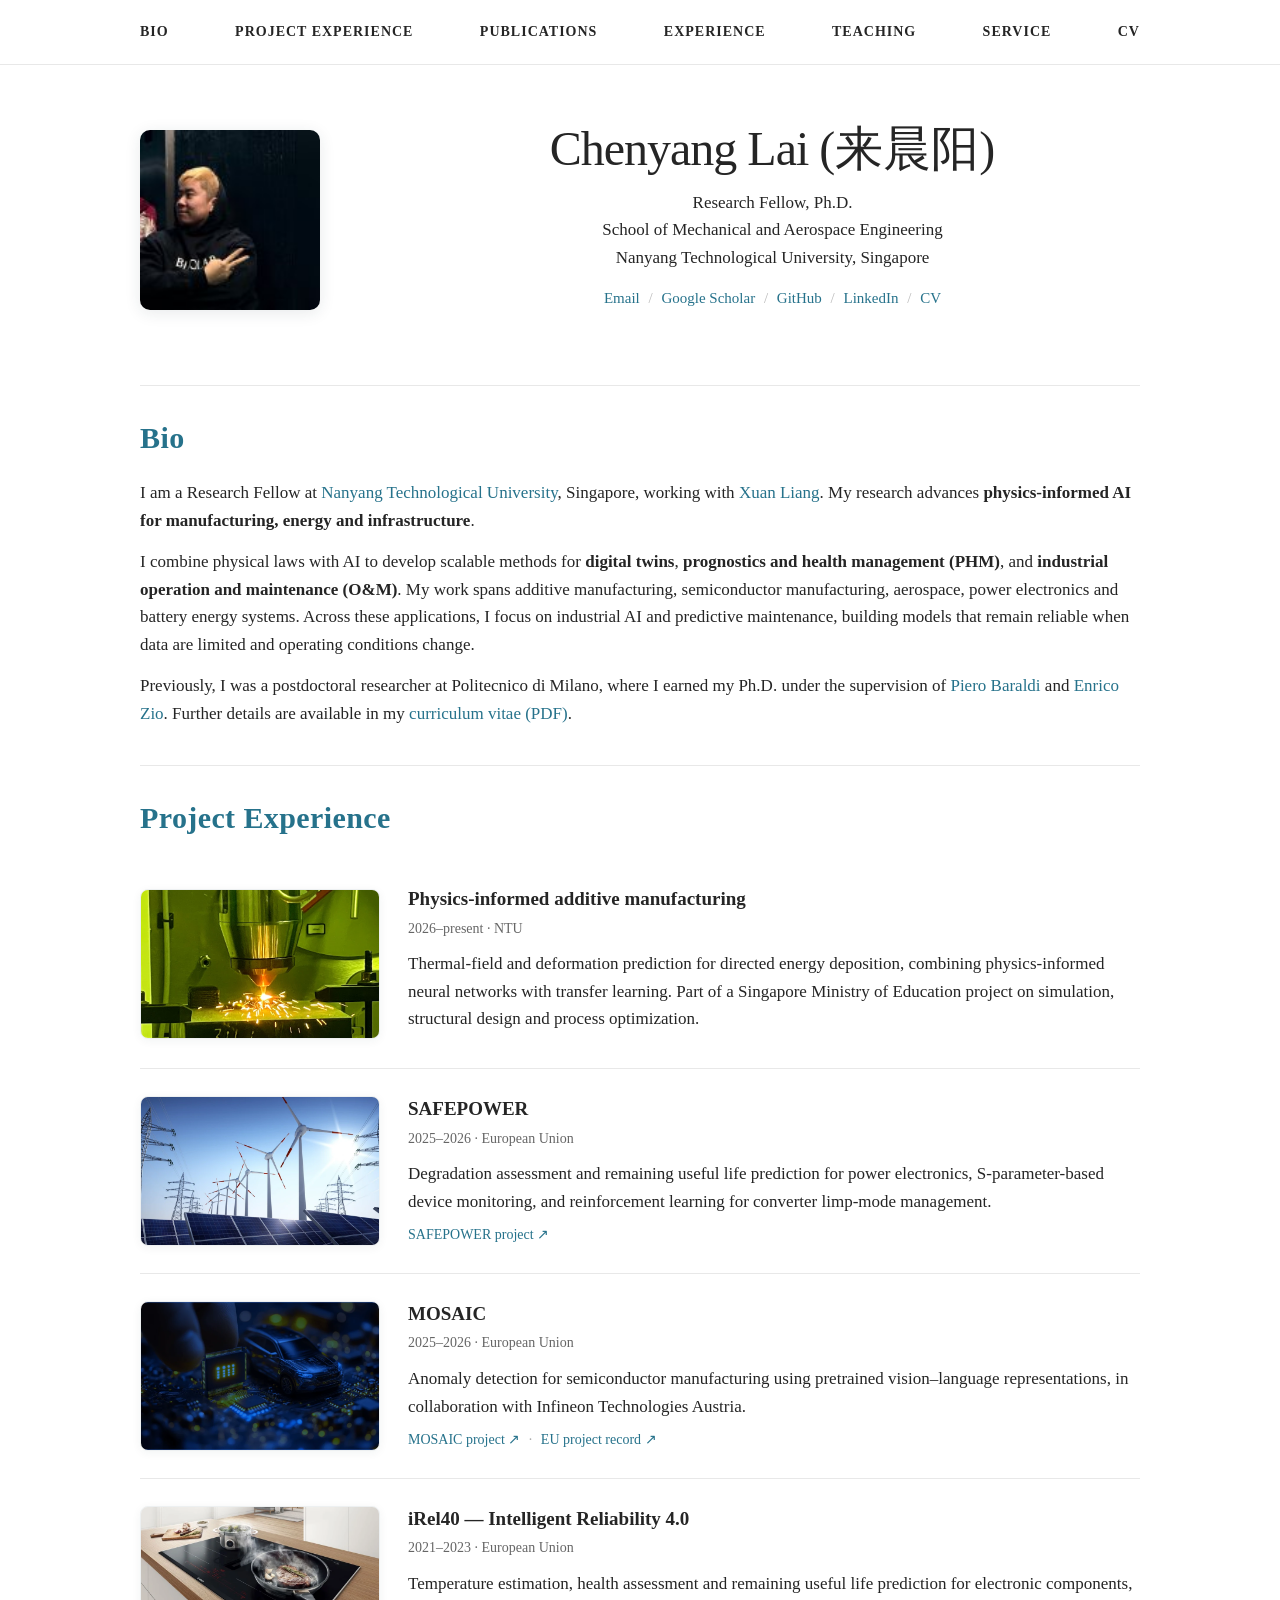
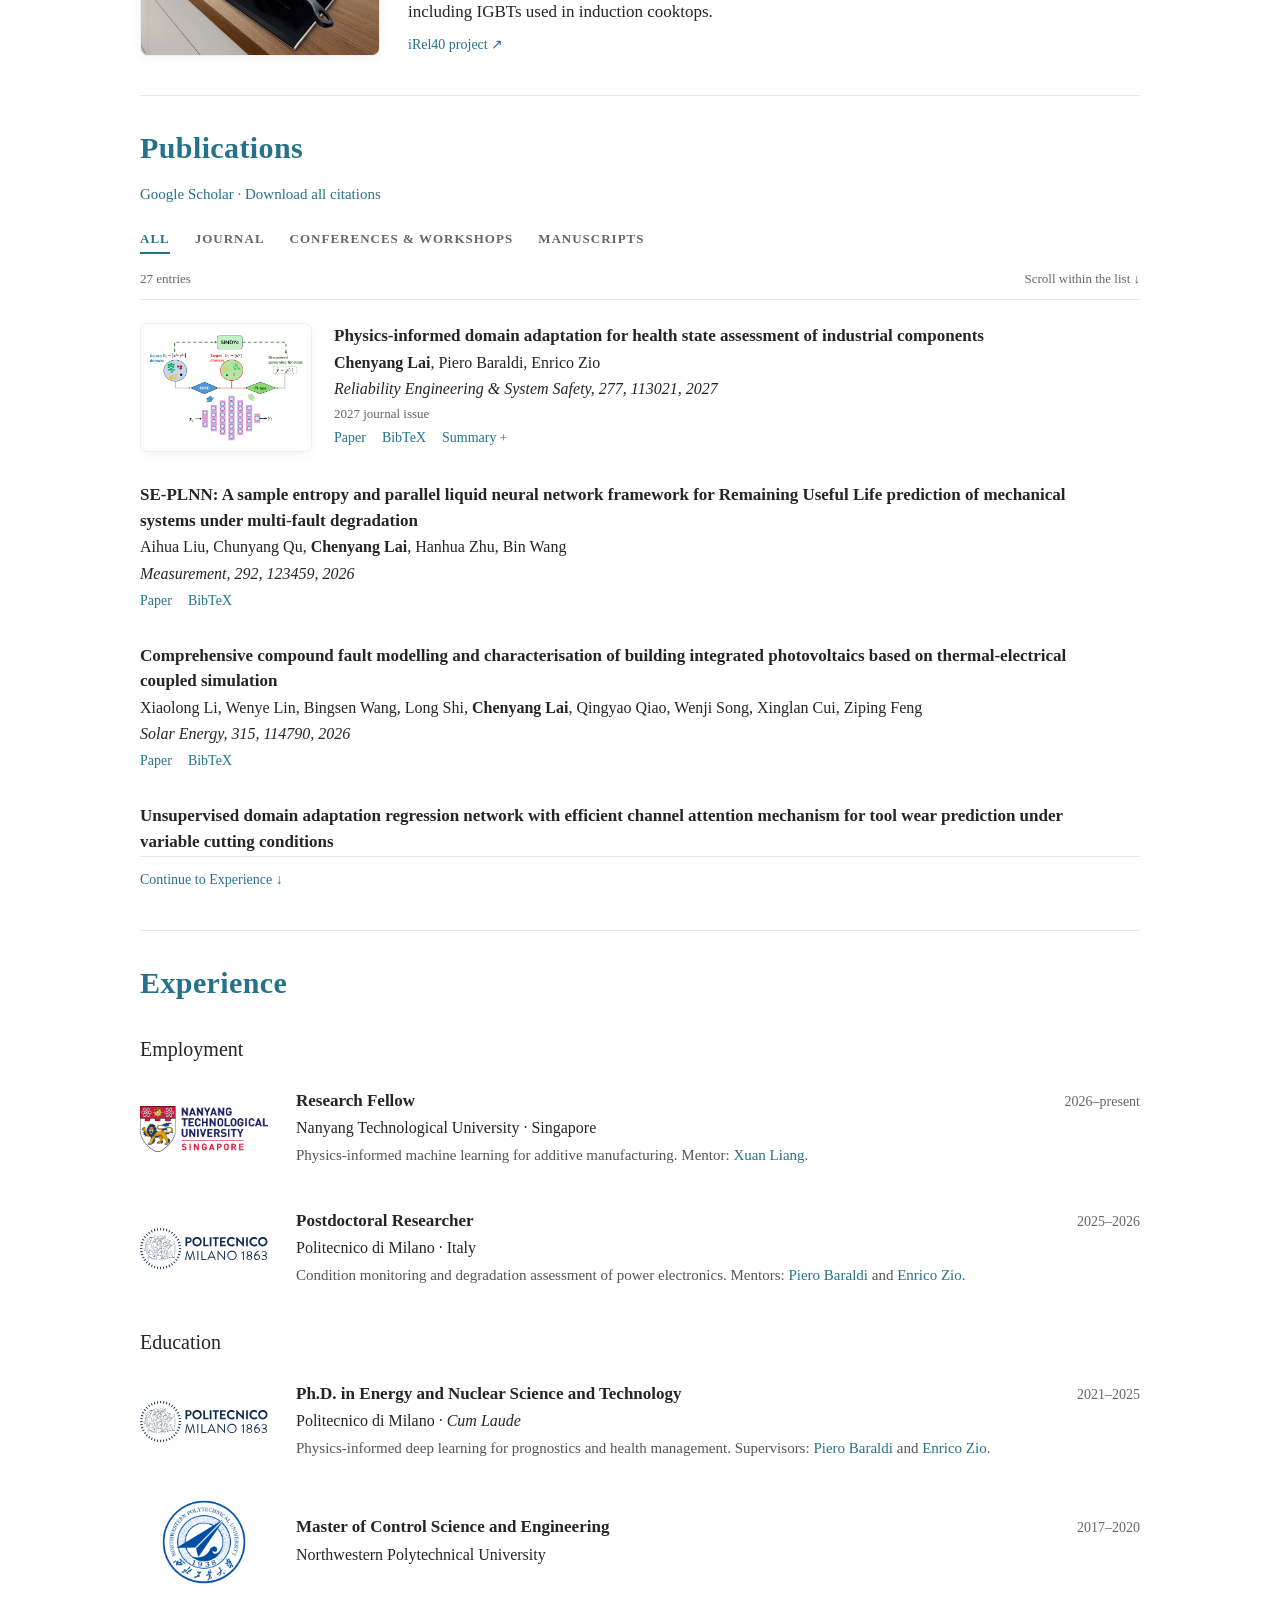
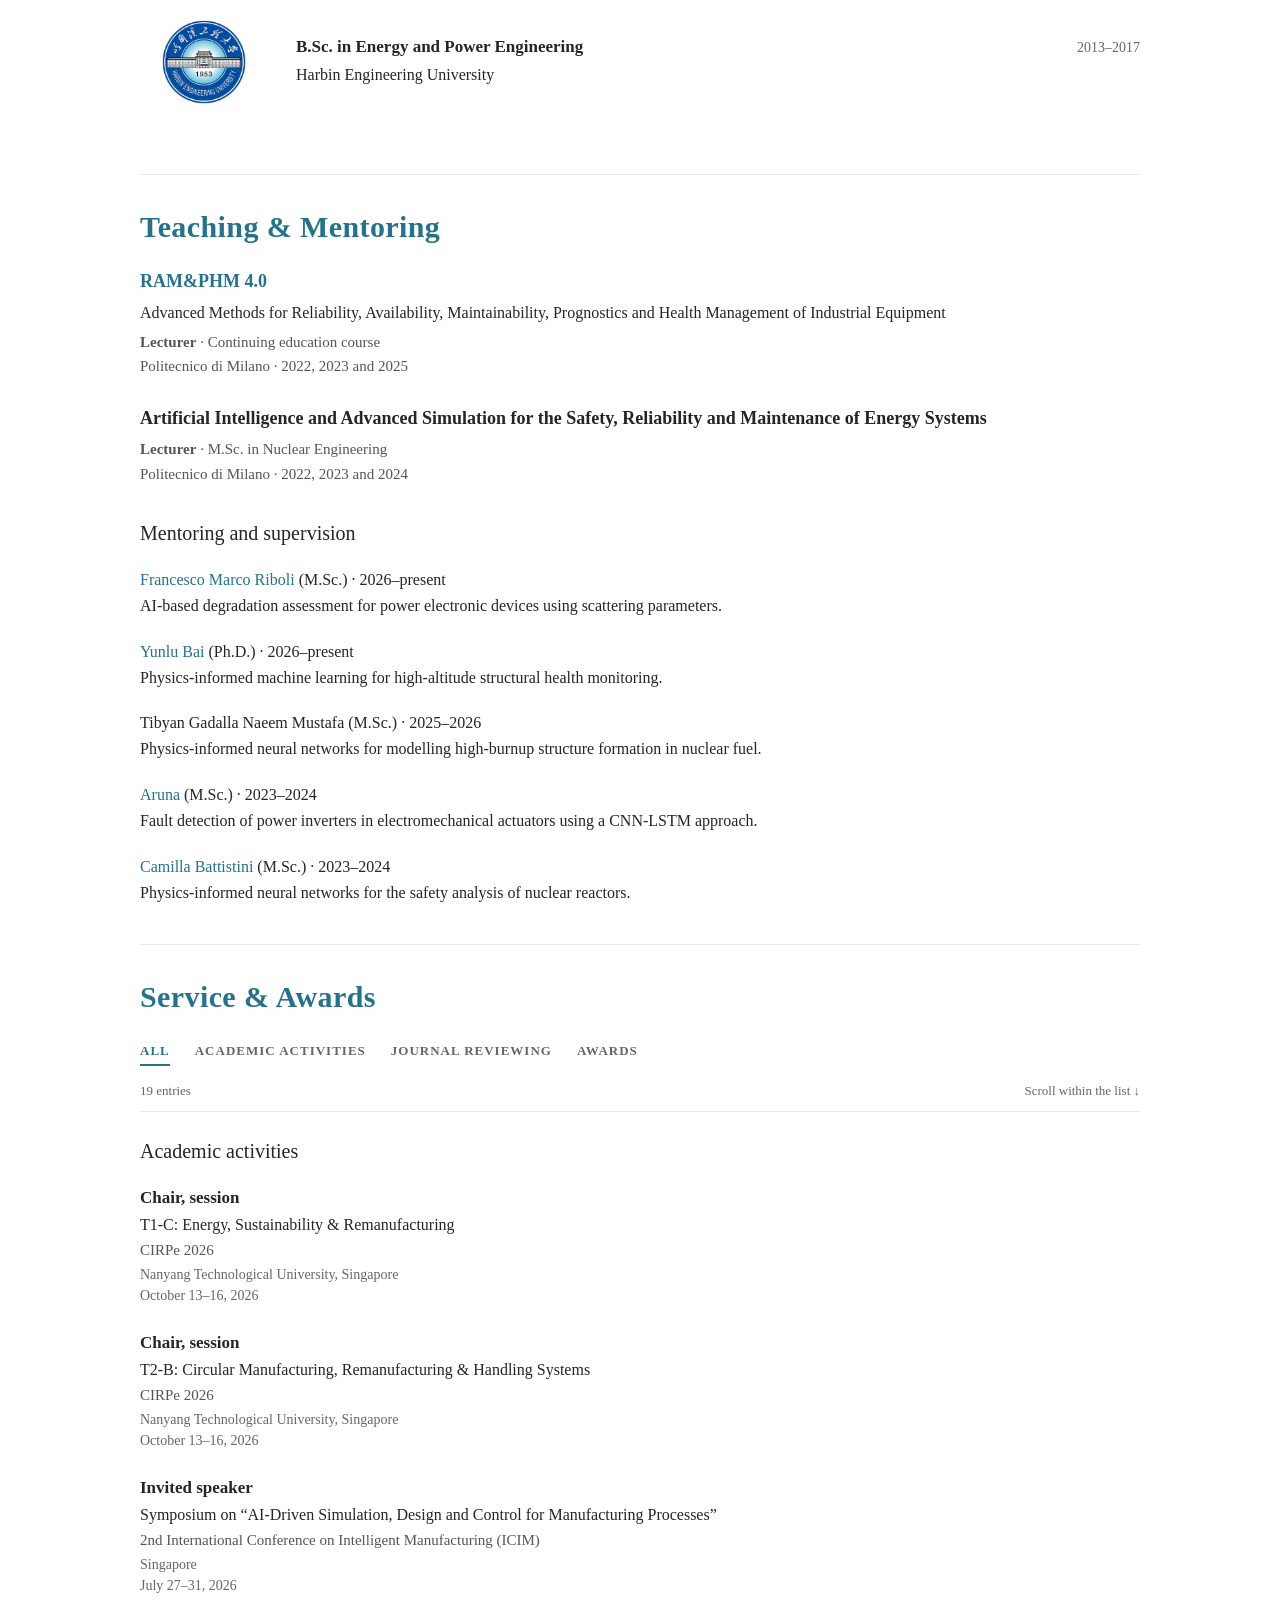
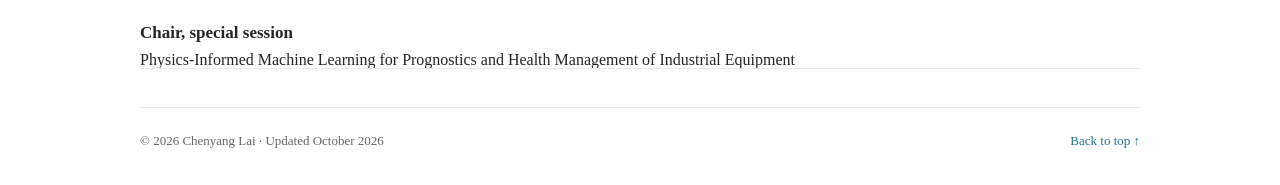
==== index.html @ 0542311e "Publish academic website on GitHub Pages" ====
<!doctype html>
<html lang="en"><head><meta charset="UTF-8"><meta name="viewport" content="width=device-width, initial-scale=1">
<title>Chenyang Lai (来晨阳)</title><meta name="description" content="Chenyang Lai (来晨阳), Research Fellow at Nanyang Technological University. Physics-informed AI for manufacturing, energy and infrastructure; industrial AI and predictive maintenance.">
<meta name="theme-color" content="#ffffff"><link rel="icon" href="assets/favicon.svg" type="image/svg+xml"><link rel="stylesheet" href="style.css"><script src="app.js" defer></script></head>
<body><a class="skip" href="#main">Skip to content</a><header class="site-header"><div class="nav-wrap"><button class="menu-toggle" aria-expanded="false" aria-controls="main-navigation" type="button">Menu <span aria-hidden="true">☰</span></button><nav id="main-navigation" aria-label="Main navigation"><a href="#bio">Bio</a><a href="#projects">Project Experience</a><a href="#publications">Publications</a><a href="#experience">Experience</a><a href="#teaching">Teaching</a><a href="#service">Service</a><a href="assets/Chenyang_Lai_CV.pdf">CV</a></nav></div></header>
<main id="main" class="wrap"><div class="profile" id="home"><img class="portrait" src="assets/chenyang-lai-scholar.jpg" alt="Chenyang Lai — Google Scholar profile photo" width="180" height="180"><div class="profile-info"><h1>Chenyang Lai <span class="chinese-name" lang="zh-Hans">(来晨阳)</span></h1><p>Research Fellow, Ph.D.<br>School of Mechanical and Aerospace Engineering<br>Nanyang Technological University, Singapore</p><p class="profile-links"><a href="mailto:chenyang.lai@ntu.edu.sg">Email</a><span aria-hidden="true"> / </span><a href="https://scholar.google.com/citations?user=Lm9uZqEAAAAJ">Google Scholar</a><span aria-hidden="true"> / </span><a href="https://github.com/wowSUNBOY">GitHub</a><span aria-hidden="true"> / </span><a href="https://www.linkedin.com/in/chenyang-lai-a20016196">LinkedIn</a><span aria-hidden="true"> / </span><a href="assets/Chenyang_Lai_CV.pdf">CV</a></p></div></div><section id="bio" aria-labelledby="bio-heading"><h2 id="bio-heading">Bio</h2><p>I am a Research Fellow at <a href="https://www.ntu.edu.sg/">Nanyang Technological University</a>, Singapore, working with <a href="https://dr.ntu.edu.sg/entities/person/Liang-Xuan">Xuan Liang</a>. My research advances <strong>physics-informed AI for manufacturing, energy and infrastructure</strong>.</p>
<p>I combine physical laws with AI to develop scalable methods for <strong>digital twins</strong>, <strong>prognostics and health management (PHM)</strong>, and <strong>industrial operation and maintenance (O&amp;M)</strong>. My work spans additive manufacturing, semiconductor manufacturing, aerospace, power electronics and battery energy systems. Across these applications, I focus on industrial AI and predictive maintenance, building models that remain reliable when data are limited and operating conditions change.</p>
<p>Previously, I was a postdoctoral researcher at Politecnico di Milano, where I earned my Ph.D. under the supervision of <a href="https://www.energia.polimi.it/en/people/baraldi-piero-2/">Piero Baraldi</a> and <a href="https://www.energia.polimi.it/en/people/zio-enrico-2/">Enrico Zio</a>. Further details are available in my <a href="assets/Chenyang_Lai_CV.pdf">curriculum vitae (PDF)</a>.</p></section><section id="projects" aria-labelledby="projects-heading"><h2 id="projects-heading">Project Experience</h2><article class="project project-with-image"><figure class="project-visual"><div class="image-frame"><img src="assets/research/additive.webp" alt="Laser additive manufacturing equipment at NTU SC3DP" width="320" height="200" loading="lazy"></div></figure><div class="project-copy"><div class="project-head"><h3>Physics-informed additive manufacturing</h3><span class="project-time">2026–present · NTU</span></div><p>Thermal-field and deformation prediction for directed energy deposition, combining physics-informed neural networks with transfer learning. Part of a Singapore Ministry of Education project on simulation, structural design and process optimization.</p><div class="project-links"></div></div></article><article class="project project-with-image"><figure class="project-visual"><div class="image-frame"><img src="assets/research/safepower-energy.webp" alt="Wind turbines, solar panels and electricity transmission lines from the SAFEPOWER project homepage" width="320" height="200" loading="lazy"></div></figure><div class="project-copy"><div class="project-head"><h3>SAFEPOWER</h3><span class="project-time">2025–2026 · European Union</span></div><p>Degradation assessment and remaining useful life prediction for power electronics, S-parameter-based device monitoring, and reinforcement learning for converter limp-mode management.</p><div class="project-links"><a href="https://www.safepowerproject.eu/">SAFEPOWER project ↗</a></div></div></article><article class="project project-with-image"><figure class="project-visual"><div class="image-frame"><img src="assets/research/mosaic.webp" alt="Electronic components and semiconductor technology from the MOSAIC project website" width="320" height="200" loading="lazy"></div></figure><div class="project-copy"><div class="project-head"><h3>MOSAIC</h3><span class="project-time">2025–2026 · European Union</span></div><p>Anomaly detection for semiconductor manufacturing using pretrained vision–language representations, in collaboration with Infineon Technologies Austria.</p><div class="project-links"><a href="https://chips-mosaic.eu/">MOSAIC project ↗</a> <span aria-hidden="true">·</span> <a href="https://cordis.europa.eu/project/id/101194414">EU project record ↗</a></div></div></article><article class="project project-with-image"><figure class="project-visual"><div class="image-frame"><img src="assets/research/irel40.webp" alt="Bosch induction cooktop featured by the iRel40 project" width="320" height="200" loading="lazy"></div></figure><div class="project-copy"><div class="project-head"><h3>iRel40 — Intelligent Reliability 4.0</h3><span class="project-time">2021–2023 · European Union</span></div><p>Temperature estimation, health assessment and remaining useful life prediction for electronic components, including IGBTs used in induction cooktops.</p><div class="project-links"><a href="https://www.irel40.eu/">iRel40 project ↗</a></div></div></article></section><section id="publications" aria-labelledby="publications-heading"><h2 id="publications-heading">Publications</h2><p class="section-intro"><a href="https://scholar.google.com/citations?user=Lm9uZqEAAAAJ">Google Scholar</a> · <a href="assets/publications.bib" download>Download all citations</a></p>
<div class="filters" role="group" aria-label="Publication filter"><button type="button" data-filter="all" aria-pressed="true">All</button><button type="button" data-filter="journal" aria-pressed="false">Journal</button><button type="button" data-filter="conference" aria-pressed="false">Conferences &amp; Workshops</button><button type="button" data-filter="manuscript" aria-pressed="false">Manuscripts</button></div>
<div class="publication-help"><span id="filter-status" role="status">27 entries</span><span id="scroll-hint">Scroll within the list ↓</span></div>
<div id="publication-window" class="publication-window" tabindex="0" role="region" aria-label="Publications and presentations" aria-describedby="scroll-hint"><article class="publication publication-with-image" data-type="journal" data-id="pida"><figure class="paper-visual"><div class="image-frame"><img src="assets/research/pida.webp" alt="Fig. 1 · physics-informed domain adaptation from the author’s original manuscript" width="320" height="200" loading="lazy"></div></figure><div class="publication-copy">
<h3><a href="https://doi.org/10.1016/j.ress.2026.113021">Physics-informed domain adaptation for health state assessment of industrial components</a></h3><p class="authors"><strong>Chenyang Lai</strong>, Piero Baraldi, Enrico Zio</p><p class="venue"><em>Reliability Engineering &amp; System Safety, 277, 113021, 2027</em></p><p class="pub-note">2027 journal issue</p>
<div class="pub-links"><a href="https://doi.org/10.1016/j.ress.2026.113021">Paper</a><a href="assets/pida.bib" download>BibTeX</a><details><summary>Summary</summary><p>Transferring health assessment between operating domains by combining shared representations, distribution alignment and physical degradation dynamics. The aim is to make use of labelled source data when health labels in the target domain are scarce.</p></details></div></div></article><article class="publication " data-type="journal" data-id="se-plnn"><div class="publication-copy">
<h3><a href="https://doi.org/10.1016/j.measurement.2026.123459">SE-PLNN: A sample entropy and parallel liquid neural network framework for Remaining Useful Life prediction of mechanical systems under multi-fault degradation</a></h3><p class="authors">Aihua Liu, Chunyang Qu, <strong>Chenyang Lai</strong>, Hanhua Zhu, Bin Wang</p><p class="venue"><em>Measurement, 292, 123459, 2026</em></p>
<div class="pub-links"><a href="https://doi.org/10.1016/j.measurement.2026.123459">Paper</a><a href="assets/se-plnn.bib" download>BibTeX</a></div></div></article><article class="publication " data-type="journal" data-id="pv-compound"><div class="publication-copy">
<h3><a href="https://doi.org/10.1016/j.solener.2026.114790">Comprehensive compound fault modelling and characterisation of building integrated photovoltaics based on thermal-electrical coupled simulation</a></h3><p class="authors">Xiaolong Li, Wenye Lin, Bingsen Wang, Long Shi, <strong>Chenyang Lai</strong>, Qingyao Qiao, Wenji Song, Xinglan Cui, Ziping Feng</p><p class="venue"><em>Solar Energy, 315, 114790, 2026</em></p>
<div class="pub-links"><a href="https://doi.org/10.1016/j.solener.2026.114790">Paper</a><a href="assets/pv-compound.bib" download>BibTeX</a></div></div></article><article class="publication " data-type="journal" data-id="tool-wear"><div class="publication-copy">
<h3><a href="https://doi.org/10.1016/j.jmapro.2026.06.015">Unsupervised domain adaptation regression network with efficient channel attention mechanism for tool wear prediction under variable cutting conditions</a></h3><p class="authors">Hengchang Liu, Bo Li, <strong>Chenyang Lai</strong>, Enrico Zio</p><p class="venue"><em>Journal of Manufacturing Processes, 172, 1091–1105, 2026</em></p>
<div class="pub-links"><a href="https://doi.org/10.1016/j.jmapro.2026.06.015">Paper</a><a href="assets/tool-wear.bib" download>BibTeX</a></div></div></article><article class="publication publication-with-image" data-type="journal" data-id="softsensing"><figure class="paper-visual"><div class="image-frame"><img src="assets/research/softsensing.webp" alt="Original architecture of the physics-informed LSTM soft-sensing model" width="320" height="200" loading="lazy"></div></figure><div class="publication-copy">
<h3><a href="https://doi.org/10.1016/j.aei.2025.103978">Self-balancing physics-informed LSTM for soft-sensing of slurry concentration in dredger operation</a></h3><p class="authors"><strong>Chenyang Lai</strong>, Bin Wang, Shidong Fan, Enrico Zio</p><p class="venue"><em>Advanced Engineering Informatics, 69, 103978, 2026</em></p>
<div class="pub-links"><a href="https://doi.org/10.1016/j.aei.2025.103978">Paper</a><a href="assets/softsensing.bib" download>BibTeX</a><details><summary>Summary</summary><p>Estimating slurry concentration from operating signals in dredging. A physics-informed recurrent model uses adaptive loss balancing to coordinate the data-fitting and physical constraints during training.</p></details></div></div></article><article class="publication publication-with-image" data-type="journal" data-id="gpilstm"><figure class="paper-visual"><div class="image-frame"><img src="assets/research/gpilstm.webp" alt="Fig. 2(a) · model development workflow from the author’s original manuscript" width="320" height="200" loading="lazy"></div></figure><div class="publication-copy">
<h3><a href="https://doi.org/10.1016/j.ress.2025.111485">Gradient-enhanced physics-informed long short-term memory networks for stable and accurate prediction of the RUL of electronic components</a></h3><p class="authors"><strong>Chenyang Lai</strong>, Piero Baraldi, Enrico Zio</p><p class="venue"><em>Reliability Engineering &amp; System Safety, 265, 111485, 2026</em></p><p class="pub-note">Published online in 2025 · 2026 journal issue</p>
<div class="pub-links"><a href="https://doi.org/10.1016/j.ress.2025.111485">Paper</a><a href="assets/gpilstm.bib" download>BibTeX</a><details><summary>Summary</summary><p>Adding physical and gradient constraints to recurrent models for remaining useful life prediction. The work connects the evolution of RUL with time derivatives, with applications to electronic components.</p></details></div></div></article><article class="publication " data-type="conference" data-id="cirpe-sparameters"><div class="publication-copy">
<h3>Unsupervised Degradation Evolution Tracking of Power Transistors Using S-Parameters based on Convolutional Neural Network Autoencoders</h3><p class="authors"><strong>Chenyang Lai</strong>, Piero Baraldi, W. Moyo, S. Baffreau, Xuan Liang, P. Vidal, G. Vine, Enrico Zio</p><p class="venue"><em>Procedia CIRP (CIRPe 2026, Nanyang Technological University, Singapore), 2026</em></p><p class="pub-note">Proceedings &amp; presentation · Not yet online</p>
<div class="pub-links"><a href="assets/cirpe-sparameters.bib" download>BibTeX</a></div></div></article><article class="publication " data-type="conference" data-id="piasanet"><div class="publication-copy">
<h3>PIASANet: Physics-informed adaptive spectral attention network for cross-load bearing fault diagnosis</h3><p class="authors">H. Liu, M. Shen, <strong>Chenyang Lai</strong>, Z. Liu</p><p class="venue"><em>10th International Conference on Reliability Engineering (ICRE), 2026</em></p><p class="pub-note">Proceedings &amp; presentation</p>
<div class="pub-links"><a href="assets/piasanet.bib" download>BibTeX</a></div></div></article><article class="publication " data-type="conference" data-id="igbt"><div class="publication-copy">
<h3><a href="https://doi.org/10.3850/ESREL2026061419_esrel26-p30436-cd">Assessment of the Degradation of IGBTs used in Wind Turbine Power Converters by a Method based on Physics-informed Transformers</a></h3><p class="authors"><strong>Chenyang Lai</strong>, Piero Baraldi, Oleksii Zinchenko, Xu Zhang, Li Ran, Enrico Zio</p><p class="venue"><em>European Safety and Reliability Conference (ESREL 2026), 3113–3120, 2026</em></p><p class="pub-note">Conference paper</p>
<div class="pub-links"><a href="https://doi.org/10.3850/ESREL2026061419_esrel26-p30436-cd">Paper</a><a href="assets/igbt.bib" download>BibTeX</a><details><summary>Summary</summary><p>Combining thermal and electrical features with Transformer encoders to assess IGBT degradation in wind turbine converters. Junction-to-case temperature differences and current-normalized features connect the classifier to thermal-resistance changes.</p></details></div></div></article><article class="publication " data-type="conference" data-id="inverter"><div class="publication-copy">
<h3><a href="https://doi.org/10.1109/ICSRS68021.2025.11422055">Anomaly Detection in Power Inverters of Electromechanical Actuators based on Convolutional Neural Network and Long Short-Term Memory Cells</a></h3><p class="authors"><strong>Chenyang Lai</strong>, Piero Baraldi, Aruna, Leonardo Baldo, Matteo Davide Lorenzo Dalla Vedova, Gaetano Quattrocchi, Enrico Zio</p><p class="venue"><em>9th International Conference on System Reliability and Safety (ICSRS 2025), 526–531, 2025</em></p><p class="pub-note">Conference year: 2025</p>
<div class="pub-links"><a href="https://doi.org/10.1109/ICSRS68021.2025.11422055">Paper</a><a href="assets/inverter.bib" download>BibTeX</a><details><summary>Summary</summary><p>Reconstructing inverter signals with convolutional layers and LSTM cells, then monitoring residuals for anomalies. The study considers sensor faults and MOSFET degradation in electromechanical actuators.</p></details></div></div></article><article class="publication " data-type="conference" data-id="safepower-workshop"><div class="publication-copy">
<h3>AI strategies in C&amp;HM for MVDC converters: Studies ongoing</h3><p class="authors"><strong>Chenyang Lai</strong>, Piero Baraldi, Enrico Zio</p><p class="venue"><em>SAFEPOWER WP3 Technical Workshop, 2025</em></p><p class="pub-note">Presentation</p>
<div class="pub-links"><a href="assets/safepower-workshop.bib" download>BibTeX</a></div></div></article><article class="publication publication-with-image" data-type="journal" data-id="pidae"><figure class="paper-visual"><div class="image-frame"><img src="assets/research/pidae.webp" alt="Fig. 1 · method workflow from the author’s original manuscript" width="320" height="200" loading="lazy"></div></figure><div class="publication-copy">
<h3><a href="https://doi.org/10.1016/j.ymssp.2024.111420">Physics-Informed deep Autoencoder for fault detection in New-Design systems</a></h3><p class="authors"><strong>Chenyang Lai</strong>, Piero Baraldi, Enrico Zio</p><p class="venue"><em>Mechanical Systems and Signal Processing, 215, 111420, 2024</em></p>
<div class="pub-links"><a href="https://doi.org/10.1016/j.ymssp.2024.111420">Paper</a><a href="assets/pidae.bib" download>BibTeX</a><details><summary>Summary</summary><p>Detecting faults in newly designed systems when operational data are limited. A deep autoencoder learns normal behaviour while physical relationships constrain reconstructed signals, connecting simulation knowledge with fault monitoring.</p></details></div></div></article><article class="publication " data-type="journal" data-id="valves"><div class="publication-copy">
<h3><a href="https://doi.org/10.3390/en17112647">A Multistage Physics-Informed Neural Network for Fault Detection in Regulating Valves of Nuclear Power Plants</a></h3><p class="authors"><strong>Chenyang Lai</strong>, Ibrahim Ahmed, Enrico Zio, Wei Li, Yiwang Zhang, Wenqing Yao, Juan Chen</p><p class="venue"><em>Energies, 17, 2647, 2024</em></p>
<div class="pub-links"><a href="https://doi.org/10.3390/en17112647">Paper</a><a href="assets/valves.bib" download>BibTeX</a><details><summary>Summary</summary><p>Combining a latent flow-capacity model with a flow prediction network for regulating valves. Physical constraints link pressure difference, valve opening and flow, supporting fault detection in nuclear power plant components.</p></details></div></div></article><article class="publication " data-type="conference" data-id="ema"><div class="publication-copy">
<h3><a href="https://doi.org/10.36001/phme.2024.v8i1.4018">Detection of Abnormal Conditions in Electro-Mechanical Actuators by Physics-Informed Long Short-term Memory Networks</a></h3><p class="authors"><strong>Chenyang Lai</strong>, Piero Baraldi, Gaetano Quattrocchi, Matteo Davide Lorenzo Dalla Vedova, Leonardo Baldo, Matteo Bertone, Enrico Zio</p><p class="venue"><em>PHM Society European Conference, 8, 2024</em></p><p class="pub-note">Conference paper</p>
<div class="pub-links"><a href="https://doi.org/10.36001/phme.2024.v8i1.4018">Paper</a><a href="assets/ema.bib" download>BibTeX</a><details><summary>Summary</summary><p>Reconstructing actuator behaviour with a recurrent architecture that incorporates a dynamical model. Differences between reconstructed and measured signals support the detection of abnormal operating conditions.</p></details></div></div></article><article class="publication " data-type="conference" data-id="ema-icsrs2023"><div class="publication-copy">
<h3>Fault Detection in Electro-Mechanical Actuators by Physics-Informed Long Short-Term Memory Networks</h3><p class="authors"><strong>Chenyang Lai</strong>, Piero Baraldi, Gaetano Quattrocchi, Matteo Davide Lorenzo Dalla Vedova, Leonardo Baldo, Matteo Bertone, Enrico Zio</p><p class="venue"><em>2023 7th International Conference on System Reliability and Safety (ICSRS), 2023</em></p><p class="pub-note">Abstract &amp; presentation</p>
<div class="pub-links"><a href="assets/ema-icsrs2023.bib" download>BibTeX</a></div></div></article><article class="publication " data-type="conference" data-id="irel-workshop"><div class="publication-copy">
<h3>Development of PHM Method for Power Electronic Devices Based on Physics-Informed Neural Networks</h3><p class="authors"><strong>Chenyang Lai</strong>, Piero Baraldi, Ibrahim Ahmed, Enrico Zio</p><p class="venue"><em>iRel40 Use Case Workshop, Ljubljana, Slovenia, 2022</em></p><p class="pub-note">Poster &amp; presentation</p>
<div class="pub-links"><a href="assets/irel-workshop.bib" download>BibTeX</a></div></div></article><article class="publication " data-type="conference" data-id="igbt-rul-icsrs2022"><div class="publication-copy">
<h3>Physics-Informed Long Short-Term Memory Network for the Prediction of the Remaining Useful Life (RUL) of Insulated-Gate Bipolar Transistors (IGBTs)</h3><p class="authors"><strong>Chenyang Lai</strong>, Piero Baraldi, G. Floreale, Enrico Zio</p><p class="venue"><em>2022 6th International Conference on System Reliability and Safety (ICSRS), 2022</em></p><p class="pub-note">Abstract &amp; presentation</p>
<div class="pub-links"><a href="assets/igbt-rul-icsrs2022.bib" download>BibTeX</a></div></div></article><article class="publication " data-type="conference" data-id="cooktop-temperature"><div class="publication-copy">
<h3><a href="https://doi.org/10.1109/ICSRS56243.2022.10067300">Estimation of the case temperature of insulated gate bipolar transistors in induction cooktops by deep neural network</a></h3><p class="authors">Mohammad N. Juybari, Ibrahim Ahmed, Piero Baraldi, Alejandro Del Cueto, Javier Gil, <strong>Chenyang Lai</strong>, Sergio Llorente, Enrico Zio</p><p class="venue"><em>2022 6th International Conference on System Reliability and Safety (ICSRS), 259–263, 2022</em></p><p class="pub-note">Proceedings &amp; presentation</p>
<div class="pub-links"><a href="https://doi.org/10.1109/ICSRS56243.2022.10067300">Paper</a><a href="assets/cooktop-temperature.bib" download>BibTeX</a></div></div></article><article class="publication " data-type="conference" data-id="cooktop"><div class="publication-copy">
<h3><a href="https://doi.org/10.3850/978-981-18-5183-4_R22-18-603-cd">Monitoring Degradation of Insulated Gate Bipolar Transistors in Induction Cooktops by Artificial Neural Networks</a></h3><p class="authors"><strong>Chenyang Lai</strong>, Piero Baraldi, Ibrahim Ahmed, Enrico Zio, Alejandro Del Cueto, Javier Gil, Sergio Llorente</p><p class="venue"><em>32nd European Safety and Reliability Conference (ESREL 2022), 1338–1345, 2022</em></p><p class="pub-note">Conference paper</p>
<div class="pub-links"><a href="https://doi.org/10.3850/978-981-18-5183-4_R22-18-603-cd">Paper</a><a href="assets/cooktop.bib" download>BibTeX</a><details><summary>Summary</summary><p>Estimating IGBT case temperature from monitored cooktop signals under variable usage. A multi-objective genetic algorithm selects inputs for an artificial neural network, supporting thermal-stress and condition monitoring.</p></details></div></div></article><article class="publication " data-type="conference" data-id="autoencoder-icsrs2021"><div class="publication-copy">
<h3>A Physics-informed Autoencoder for Early Fault Detection of Electro-hydraulic Actuators</h3><p class="authors"><strong>Chenyang Lai</strong>, Piero Baraldi, Enrico Zio</p><p class="venue"><em>2021 5th International Conference on System Reliability and Safety (ICSRS), 2022</em></p><p class="pub-note">Abstract &amp; presentation · Listed under 2022 in CV</p>
<div class="pub-links"><a href="assets/autoencoder-icsrs2021.bib" download>BibTeX</a></div></div></article><article class="publication " data-type="conference" data-id="turboshaft"><div class="publication-copy">
<h3><a href="https://doi.org/10.23919/ChiCC.2019.8865902">Versatile simulation platform for turboshaft engine control system</a></h3><p class="authors">Haotian Mao, Yingqing Guo, Ruichao Li, <strong>Chenyang Lai</strong></p><p class="venue"><em>2019 Chinese Control Conference (CCC), 7211–7216, 2019</em></p><p class="pub-note">Proceedings &amp; presentation</p>
<div class="pub-links"><a href="https://doi.org/10.23919/ChiCC.2019.8865902">Paper</a><a href="assets/turboshaft.bib" download>BibTeX</a></div></div></article><article class="publication " data-type="conference" data-id="fuel-pump"><div class="publication-copy">
<h3><a href="https://doi.org/10.23919/ChiCC.2019.8865827">Main fuel pump health monitoring method based on Kriging surrogate model</a></h3><p class="authors"><strong>Chenyang Lai</strong>, Yingqing Guo, Haotian Mao</p><p class="venue"><em>2019 Chinese Control Conference (CCC), 5112–5117, 2019</em></p><p class="pub-note">Proceedings &amp; presentation</p>
<div class="pub-links"><a href="https://doi.org/10.23919/ChiCC.2019.8865827">Paper</a><a href="assets/fuel-pump.bib" download>BibTeX</a></div></div></article><article class="publication " data-type="conference" data-id="aeroengine"><div class="publication-copy">
<h3><a href="https://doi.org/10.1109/GNCC42960.2018.9018924">Sensor fault diagnosis and estimation based on multiple-model approach for aeroengine</a></h3><p class="authors">Wanli Zhao, Yingqing Guo, <strong>Chenyang Lai</strong></p><p class="venue"><em>2018 IEEE CSAA Guidance, Navigation and Control Conference (CGNCC), 1–6, 2018</em></p><p class="pub-note">Proceedings &amp; presentation</p>
<div class="pub-links"><a href="https://doi.org/10.1109/GNCC42960.2018.9018924">Paper</a><a href="assets/aeroengine.bib" download>BibTeX</a></div></div></article><article class="publication " data-type="manuscript" data-id="ded-transfer"><div class="publication-copy">
<h3>Transfer learning-enhanced PINN for unsupervised deformation prediction of directed energy deposition</h3><p class="authors"><strong>Chenyang Lai</strong>, Xuan Liang</p><p class="venue"><em>2026</em></p><p class="pub-note">In preparation</p>
<div class="pub-links"><a href="assets/ded-transfer.bib" download>BibTeX</a></div></div></article><article class="publication " data-type="manuscript" data-id="pidel"><div class="publication-copy">
<h3>PIDEL: Physics-Informed Deep Evidential Long Short-Term Memory Networks for Remaining Useful Life Prediction with Uncertainty Quantification of Electronic Components</h3><p class="authors"><strong>Chenyang Lai</strong>, Piero Baraldi, Enrico Zio</p><p class="venue"><em>2026</em></p><p class="pub-note">In preparation</p>
<div class="pub-links"><a href="assets/pidel.bib" download>BibTeX</a></div></div></article><article class="publication " data-type="manuscript" data-id="few-shot-vlm"><div class="publication-copy">
<h3>Few-Shot Anomaly Detection under Data Scarcity Using Pretrained Vision-Language Representations and Dropout-Calibrated Decision Boundaries</h3><p class="authors"><strong>Chenyang Lai</strong>, Xuan Liang, Li Ran, Enrico Zio</p><p class="venue"><em>Advanced Engineering Informatics, 2026</em></p><p class="pub-note">Under review</p>
<div class="pub-links"><a href="assets/few-shot-vlm.bib" download>BibTeX</a></div></div></article><article class="publication " data-type="manuscript" data-id="ema-transfer"><div class="publication-copy">
<h3>Physics-informed long short-term memory networks with transfer learning for anomaly detection in electromechanical actuators</h3><p class="authors"><strong>Chenyang Lai</strong>, Piero Baraldi, Leonardo Baldo, Matteo Bertone, Matteo Davide Lorenzo Dalla Vedova, Gaetano Quattrocchi, Enrico Zio</p><p class="venue"><em>Engineering Applications of Artificial Intelligence, 2026</em></p><p class="pub-note">Under review</p>
<div class="pub-links"><a href="assets/ema-transfer.bib" download>BibTeX</a></div></div></article></div><p class="after-publications"><a href="#experience">Continue to Experience ↓</a></p></section><section id="experience" aria-labelledby="experience-heading"><h2 id="experience-heading">Experience</h2><h3 class="subheading">Employment</h3><div class="timeline-row"><div class="institution-logo"><img src="assets/institutions/ntu.png" alt="Nanyang Technological University emblem" width="128" height="84" loading="lazy"></div><div class="timeline-content"><div class="appointment-heading"><h3>Research Fellow</h3><span class="time">2026–present</span></div><p class="institution-name">Nanyang Technological University · Singapore</p><p class="detail">Physics-informed machine learning for additive manufacturing. Mentor: <a class="text-link" href="https://dr.ntu.edu.sg/entities/person/Liang-Xuan">Xuan Liang</a>.</p></div></div><div class="timeline-row"><div class="institution-logo"><img src="assets/institutions/polimi.svg" alt="Politecnico di Milano emblem" width="128" height="84" loading="lazy"></div><div class="timeline-content"><div class="appointment-heading"><h3>Postdoctoral Researcher</h3><span class="time">2025–2026</span></div><p class="institution-name">Politecnico di Milano · Italy</p><p class="detail">Condition monitoring and degradation assessment of power electronics. Mentors: <a href="https://www.energia.polimi.it/en/people/baraldi-piero-2/">Piero Baraldi</a> and <a href="https://www.energia.polimi.it/en/people/zio-enrico-2/">Enrico Zio</a>.</p></div></div><h3 class="subheading">Education</h3><div class="timeline-row"><div class="institution-logo"><img src="assets/institutions/polimi.svg" alt="Politecnico di Milano emblem" width="128" height="84" loading="lazy"></div><div class="timeline-content"><div class="appointment-heading"><h3>Ph.D. in Energy and Nuclear Science and Technology</h3><span class="time">2021–2025</span></div><p class="institution-name">Politecnico di Milano · <i>Cum Laude</i></p><p class="detail">Physics-informed deep learning for prognostics and health management. Supervisors: <a href="https://www.energia.polimi.it/en/people/baraldi-piero-2/">Piero Baraldi</a> and <a href="https://www.energia.polimi.it/en/people/zio-enrico-2/">Enrico Zio</a>.</p></div></div><div class="timeline-row"><div class="institution-logo circular-emblem"><img src="assets/institutions/npu-normalized.png" alt="Northwestern Polytechnical University emblem" width="128" height="84" loading="lazy"></div><div class="timeline-content"><div class="appointment-heading"><h3>Master of Control Science and Engineering</h3><span class="time">2017–2020</span></div><p class="institution-name">Northwestern Polytechnical University</p><p class="detail"></p></div></div><div class="timeline-row"><div class="institution-logo circular-emblem"><img src="assets/institutions/heu-normalized.png" alt="Harbin Engineering University emblem" width="128" height="84" loading="lazy"></div><div class="timeline-content"><div class="appointment-heading"><h3>B.Sc. in Energy and Power Engineering</h3><span class="time">2013–2017</span></div><p class="institution-name">Harbin Engineering University</p><p class="detail"></p></div></div></section><section id="teaching" aria-labelledby="teaching-heading"><h2 id="teaching-heading">Teaching &amp; Mentoring</h2><ul class="plain-list teaching-courses"><li><h3><a href="https://www.corsoram-phm.energia.polimi.it/">RAM&amp;PHM 4.0</a></h3><p class="course-title">Advanced Methods for Reliability, Availability, Maintainability, Prognostics and Health Management of Industrial Equipment</p><p class="course-context"><strong>Lecturer</strong> · Continuing education course<br>Politecnico di Milano · 2022, 2023 and 2025</p></li><li><h3>Artificial Intelligence and Advanced Simulation for the Safety, Reliability and Maintenance of Energy Systems</h3><p class="course-context"><strong>Lecturer</strong> · M.Sc. in Nuclear Engineering<br>Politecnico di Milano · 2022, 2023 and 2024</p></li></ul><h3 class="subheading">Mentoring and supervision</h3><ul class="plain-list mentoring"><li><a href="https://www.linkedin.com/in/francesco-marco-riboli/">Francesco Marco Riboli</a> (M.Sc.) · 2026–present<br>AI-based degradation assessment for power electronic devices using scattering parameters.</li><li><a href="https://www.linkedin.com/in/yunlu-bai-727a303a8/">Yunlu Bai</a> (Ph.D.) · 2026–present<br>Physics-informed machine learning for high-altitude structural health monitoring.</li><li>Tibyan Gadalla Naeem Mustafa (M.Sc.) · 2025–2026<br>Physics-informed neural networks for modelling high-burnup structure formation in nuclear fuel.</li><li><a href="https://www.linkedin.com/in/arunaaruna/">Aruna</a> (M.Sc.) · 2023–2024<br>Fault detection of power inverters in electromechanical actuators using a CNN-LSTM approach.</li><li><a href="https://www.linkedin.com/in/battistinicamilla/">Camilla Battistini</a> (M.Sc.) · 2023–2024<br>Physics-informed neural networks for the safety analysis of nuclear reactors.</li></ul></section><section id="service" aria-labelledby="service-heading"><h2 id="service-heading">Service &amp; Awards</h2><div class="filters service-filters" role="group" aria-label="Service and awards filter"><button type="button" data-service-filter="all" aria-pressed="true" aria-controls="service-window">All</button><button type="button" data-service-filter="activities" aria-pressed="false" aria-controls="service-window">Academic activities</button><button type="button" data-service-filter="reviewing" aria-pressed="false" aria-controls="service-window">Journal reviewing</button><button type="button" data-service-filter="awards" aria-pressed="false" aria-controls="service-window">Awards</button></div><div class="service-help"><span id="service-filter-status" role="status">19 entries</span><span id="service-scroll-hint">Scroll within the list ↓</span></div><div id="service-window" class="service-window" tabindex="0" role="region" aria-label="Academic service and awards" aria-describedby="service-scroll-hint"><div class="service-category" data-service-type="activities"><h3 class="subheading">Academic activities</h3><ul class="plain-list service-activities"><li><h4>Chair, session</h4><p class="service-title">T1-C: Energy, Sustainability &amp; Remanufacturing</p><p class="service-event">CIRPe 2026</p><p class="service-meta"><span>Nanyang Technological University, Singapore</span><time>October 13–16, 2026</time></p></li><li><h4>Chair, session</h4><p class="service-title">T2-B: Circular Manufacturing, Remanufacturing &amp; Handling Systems</p><p class="service-event">CIRPe 2026</p><p class="service-meta"><span>Nanyang Technological University, Singapore</span><time>October 13–16, 2026</time></p></li><li><h4>Invited speaker</h4><p class="service-title">Symposium on “AI-Driven Simulation, Design and Control for Manufacturing Processes”</p><p class="service-event">2nd International Conference on Intelligent Manufacturing (ICIM)</p><p class="service-meta"><span>Singapore</span><time>July 27–31, 2026</time></p></li><li><h4>Chair, special session</h4><p class="service-title">Physics-Informed Machine Learning for Prognostics and Health Management of Industrial Equipment</p><p class="service-event">10th International Conference on Reliability Engineering (ICRE)</p><p class="service-meta"><span>Hangzhou, China</span><time>July 19–21, 2026</time></p></li><li><h4>Co-chair</h4><p class="service-event">10th International Conference on Reliability Engineering (ICRE)</p><p class="service-meta"><span>Hangzhou, China</span><time>July 19–21, 2026</time></p></li><li><h4>Chair, special session</h4><p class="service-title">SS-06: Physics-Informed Machine Learning for Reliability, Availability, Maintainability and Safety (RAMS)</p><p class="service-event">European Safety and Reliability Conference (ESREL)</p><p class="service-meta"><span>Braga, Portugal</span><time>June 14–19, 2026</time></p></li><li><h4>Chair, special session</h4><p class="service-title">SS-10: Development and Application of Methods for Enhancing the Reliability of Power Electronics Devices</p><p class="service-event">European Safety and Reliability Conference (ESREL)</p><p class="service-meta"><span>Braga, Portugal</span><time>June 14–19, 2026</time></p></li><li><h4>Invited scholar</h4><p class="service-event">Silk Road International Symposium (SRIS)</p><p class="service-meta"><span>Xi’an Jiaotong University, Xi’an, China</span><time>November 1–4, 2025</time></p></li></ul></div><div class="service-category" data-service-type="reviewing"><h3 class="subheading">Journal reviewing</h3><ul class="plain-list reviewing-list"><li><em>Mechanical Systems and Signal Processing</em></li><li><em>Reliability Engineering &amp; System Safety</em></li><li><em>Proceedings of the Institution of Mechanical Engineers, Part O: Journal of Risk and Reliability</em></li><li><em>IEEE Transactions on Industrial Informatics</em></li><li><em>IEEE Transactions on Transportation Electrification</em></li><li><em>IEEE Journal of Emerging and Selected Topics in Power Electronics</em></li><li><em>Applied Soft Computing</em></li></ul></div><div class="service-category" data-service-type="awards"><h3 class="subheading">Awards</h3><ul class="plain-list awards-list"><li><h4>Best Presentation Award</h4><p class="award-work">Anomaly detection in power inverters of electromechanical actuators based on convolutional neural network and long short-term memory cells</p><p class="award-organization">9th International Conference on System Reliability and Safety (ICSRS), IEEE</p><p class="service-meta"><time>2025</time></p></li><li><h4>Best Presentation Award</h4><p class="award-work">Fault detection in electro-mechanical actuators by physics-informed long short-term memory networks</p><p class="award-organization">7th International Conference on System Reliability and Safety (ICSRS), IEEE</p><p class="service-meta"><time>2023</time></p></li><li><h4>Outstanding Postgraduate Award</h4><p class="award-organization">Northwestern Polytechnical University</p><p class="service-meta"><time>2020</time></p></li><li><h4>Second Prize in the National Postgraduate Mathematical Modeling Competition</h4><p class="service-meta"><time>2018</time></p></li></ul></div></div></section><footer><span>© 2026 Chenyang Lai · Updated October 2026</span><a href="#home">Back to top ↑</a></footer></main></body></html>
---- style.css ----
:root{--ink:#252525;--muted:#666;--accent:#26728b;--line:#e8e8e8}*{box-sizing:border-box}html{scroll-behavior:smooth;scroll-padding-top:92px}body{margin:0;background:#fff;color:var(--ink);font-family:Georgia,'Times New Roman',serif;font-size:17px;line-height:1.62}a{color:var(--accent);text-decoration:none}a:hover{text-decoration:underline}a:focus-visible,button:focus-visible,summary:focus-visible{outline:2px solid var(--accent);outline-offset:5px}p{margin:0 0 14px}strong{font-weight:700}.wrap,.nav-wrap{max-width:1000px;margin:0 auto}.site-header{position:sticky;top:0;z-index:10;border-bottom:1px solid var(--line);background:rgba(255,255,255,.98)}nav{display:flex;justify-content:space-between;align-items:center;gap:22px;min-height:64px}nav a{font-size:14px;font-weight:700;letter-spacing:1px;text-transform:uppercase;color:var(--ink);padding:18px 0}nav a:hover{color:var(--accent)}.menu-toggle{display:none}.profile{display:grid;grid-template-columns:220px 1fr;align-items:center;gap:45px;padding:50px 0 60px;min-height:320px}.portrait{display:block;width:180px;height:180px;object-fit:cover}.profile-info{text-align:center}.profile h1{font-size:48px;font-weight:500;letter-spacing:-1px;line-height:1.15;margin:0 0 12px}.profile-info p{margin-bottom:8px}.profile-links{font-size:15px;padding-top:7px}.profile-links span{color:#bbb;margin:0 5px}section{padding:32px 0 38px;border-top:1px solid var(--line)}h2{font-size:30px;line-height:1.3;color:var(--accent);letter-spacing:.4px;margin:0 0 22px}h3{font-size:17px;line-height:1.5;margin:0}section>p:last-child{margin-bottom:0}.section-intro{font-size:15px;color:var(--muted);margin-top:-7px}.filters{display:flex;gap:25px;margin:20px 0 26px}.filters button{border:0;border-bottom:2px solid transparent;background:none;padding:5px 0;font:700 13px Georgia,serif;letter-spacing:1px;text-transform:uppercase;color:var(--muted);cursor:pointer}.filters button[aria-pressed=true]{color:var(--accent);border-bottom-color:var(--accent)}.publication{margin-bottom:27px}.publication:last-child{margin-bottom:0}.publication h3 a{color:var(--ink)}.publication p{margin:1px 0}.publication .authors{font-size:16px}.publication .venue{font-size:16px}.pub-note{font-size:13px;color:var(--muted)}.pub-links{display:flex;flex-wrap:wrap;align-items:baseline;column-gap:16px;font-size:14px;margin-top:3px}.pub-links details{display:contents}.pub-links summary{color:var(--accent);cursor:pointer;list-style:none}.pub-links summary::-webkit-details-marker{display:none}.pub-links summary::after{content:' +';font-size:13px}.pub-links details[open] summary::after{content:' −'}.pub-links details p{flex-basis:100%;margin:8px 0 0;padding-left:13px;border-left:2px solid var(--line);color:#555;font-size:15px}.project{margin-bottom:24px}.project:last-child{margin-bottom:0}.project-head{display:flex;justify-content:space-between;gap:24px;align-items:baseline}.project-time{font-size:14px;color:var(--muted);white-space:nowrap}.project p{margin:5px 0 2px}.project>a{font-size:14px}.plain-list{list-style:none;margin:0;padding:0}.plain-list li{margin:0 0 20px}.plain-list li:last-child{margin:0}.subheading{font-size:20px;font-weight:400;margin:4px 0 19px}.subheading:not(:first-child){margin-top:32px}.timeline-row{display:grid;grid-template-columns:135px 1fr;gap:16px;margin-bottom:21px}.time{font-size:15px;color:var(--muted);padding-top:1px}.timeline-row p{margin:2px 0}.detail{color:#555;font-size:15px}.detail:empty{display:none}footer{display:flex;justify-content:space-between;gap:20px;padding:22px 0 34px;border-top:1px solid var(--line);color:var(--muted);font-size:13px}[hidden]{display:none!important}.sr-only,.skip{position:absolute;width:1px;height:1px;overflow:hidden;clip:rect(0,0,0,0)}.skip:focus{clip:auto;width:auto;height:auto;z-index:30;left:12px;top:12px;background:#fff;padding:10px}
@media(max-width:1080px){.wrap,.nav-wrap{margin-left:35px;margin-right:35px}}
@media(max-width:720px){html{scroll-padding-top:74px}body{font-size:16px}.wrap,.nav-wrap{margin-left:24px;margin-right:24px}nav{gap:14px;flex-wrap:wrap;justify-content:flex-start;padding:13px 0;min-height:56px}nav a{padding:2px 0;font-size:12px}.js .menu-toggle{display:flex;gap:15px;align-items:center;margin-left:auto;padding:16px 0;border:0;background:none;font:700 14px Georgia,serif;letter-spacing:.7px;cursor:pointer}.js nav{display:none}.js nav.is-open{display:flex;padding:0 0 17px}.profile{grid-template-columns:1fr;gap:23px;padding:34px 0 36px}.portrait{width:150px;height:150px;margin:0 auto}.profile h1{font-size:36px}.profile-info{font-size:15px}.profile-links{font-size:14px}.profile-links span{margin:0 2px}section{padding:27px 0 30px}h2{font-size:27px;margin-bottom:19px}.publication h3{font-size:16px}.publication .authors,.publication .venue{font-size:15px}.project-head{display:block}.project-time{display:block;margin:3px 0}.timeline-row{grid-template-columns:1fr;gap:2px}.subheading{font-size:19px}footer{display:block}footer a{display:block;margin-top:7px}.filters{gap:23px}}
@media(prefers-reduced-motion:reduce){html{scroll-behavior:auto}}
@media print{.site-header,.filters,.pub-links,footer,.skip{display:none}.wrap{max-width:none;margin:0}.profile{padding:0 0 24px;min-height:auto}section{padding:20px 0}a{color:inherit}.publication{break-inside:avoid}body{font-size:11pt}.publication .authors,.publication .venue{font-size:10pt}h2{font-size:18pt}}

/* A bounded, keyboard-accessible bibliography keeps later sections nearby. */
.chinese-name{display:inline-block;font-family:Georgia,'Songti SC','STSong',serif;font-size:1em;white-space:nowrap;font-weight:inherit;letter-spacing:0}
.filters{flex-wrap:wrap;column-gap:25px;row-gap:8px;margin-bottom:14px}
.publication-help{display:flex;justify-content:space-between;gap:16px;font-size:13px;color:var(--muted);margin-bottom:10px}
.publication-window{height:min(62vh,600px);min-height:280px;overflow-y:scroll;overscroll-behavior-y:auto;scrollbar-gutter:stable;border-top:1px solid var(--line);border-bottom:1px solid var(--line);padding:20px 18px 20px 0;scrollbar-width:auto;scrollbar-color:#8aaab5 #f2f5f6}
.publication-window::-webkit-scrollbar{width:10px}.publication-window::-webkit-scrollbar-track{background:#f2f5f6}.publication-window::-webkit-scrollbar-thumb{background:#8aaab5;border-radius:8px;border:2px solid #f2f5f6}
.publication-window:focus-visible{outline:2px solid var(--accent);outline-offset:4px}
.after-publications{font-size:14px;margin:12px 0 0}.mentoring{font-size:16px}
@media(max-width:720px){.profile h1{font-size:34px}.chinese-name{font-size:1em}.filters{column-gap:17px}.filters button{font-size:11px}.publication-window{height:56vh;min-height:260px;padding-right:12px}.publication-help{font-size:12px}.mentoring{font-size:15px}}
@media print{.publication-window{height:auto;min-height:0;overflow:visible;border:0;padding:0}.publication-help,.after-publications{display:none}}

/* Original project photographs and author figures share a quiet, consistent frame. */
.project-with-image{display:grid;grid-template-columns:240px minmax(0,1fr);gap:28px;align-items:center;margin-bottom:0;padding:26px 0;border-bottom:1px solid var(--line)}
.project-with-image:first-child{padding-top:0}.project-with-image:last-child{border-bottom:0;padding-bottom:0}
.project-visual,.paper-visual{margin:0;min-width:0}.project-visual>a{display:flex;align-items:center;justify-content:center;aspect-ratio:8/5;background:#f7f8f8;border:1px solid #edf0f1;overflow:hidden}
.project-visual img{display:block;width:100%;height:100%;object-fit:cover}
.project-visual figcaption,.paper-visual figcaption{font-size:11px;line-height:1.4;margin:7px 0 0;color:var(--muted)}.project-visual figcaption a,.paper-visual figcaption a{color:var(--muted)}
.project-head{display:block}.project h3{font-size:19px}.project-time{display:block;margin-top:4px}.project-copy p{margin:10px 0 9px}.project-links{font-size:14px}.project-links span{color:#aaa;margin:0 5px}
.publication-with-image{display:grid;grid-template-columns:172px minmax(0,1fr);gap:22px;align-items:start}.publication-copy{min-width:0}
.paper-visual>a{display:flex;align-items:center;justify-content:center;background:#fff;border:1px solid var(--line);aspect-ratio:4/3;padding:8px}.paper-visual img{width:100%;height:100%;object-fit:contain;display:block}
.paper-visual figcaption{font-size:10px}.publication-window{padding-top:23px;padding-bottom:23px}.publication{margin-bottom:30px}
@media(max-width:900px) and (min-width:721px){nav{gap:14px}nav a{font-size:12px;letter-spacing:.65px}.project-with-image{grid-template-columns:210px minmax(0,1fr);gap:22px}}
@media(max-width:720px){.project-with-image{grid-template-columns:180px minmax(0,1fr);gap:20px;align-items:start}.project h3{font-size:17px}.project-time{white-space:normal}.publication-with-image{grid-template-columns:128px minmax(0,1fr);gap:16px}}
@media(max-width:520px){.project-with-image{grid-template-columns:1fr;gap:16px;padding:25px 0}.project-visual{max-width:100%;width:100%}.project-visual>a{aspect-ratio:16/8}.project-visual img[src*="additive"]{object-fit:contain;background:#fff}.project h3{font-size:18px}.publication-with-image{grid-template-columns:1fr;gap:13px}.paper-visual{width:160px}.paper-visual>a{aspect-ratio:4/3}.paper-visual figcaption{display:none}}
@media print{.project-with-image{break-inside:avoid;grid-template-columns:160px 1fr;gap:20px}.project-visual figcaption,.paper-visual figcaption{display:none}.publication-with-image{grid-template-columns:120px 1fr;gap:15px}}

/* Plain image frames and aligned university emblems. */
.project-visual .image-frame{display:flex;align-items:center;justify-content:center;aspect-ratio:8/5;background:#f7f8f8;border:1px solid #edf0f1;overflow:hidden}
.paper-visual .image-frame{display:flex;align-items:center;justify-content:center;background:#fff;border:1px solid var(--line);aspect-ratio:4/3;padding:8px}
.timeline-row{display:grid;grid-template-columns:128px minmax(0,1fr);gap:28px;align-items:center;margin-bottom:28px}
.institution-logo{display:flex;align-items:center;justify-content:center;width:128px;min-height:92px;background:#fff}
.institution-logo img{display:block;object-fit:contain;width:128px;height:84px}
.timeline-content{min-width:0}.appointment-heading{display:flex;align-items:baseline;justify-content:space-between;gap:20px}
.appointment-heading h3{flex:1}.appointment-heading .time{white-space:nowrap;padding:0;font-size:14px}.institution-name{font-size:16px}
.teaching-courses li{margin-bottom:27px}.teaching-courses h3{margin:0 0 5px;font-size:18px}.teaching-courses p{margin:4px 0 0}.course-title{font-size:16px}.course-context{font-size:15px;color:#555}
@media(max-width:720px){.timeline-row{grid-template-columns:112px minmax(0,1fr);gap:20px;align-items:start}.institution-logo{width:112px;min-height:85px}.institution-logo img{width:112px;height:80px}.appointment-heading{display:block}.appointment-heading .time{display:block;margin:3px 0 5px}.institution-name{font-size:15px}.teaching-courses h3{font-size:17px}}
@media(max-width:520px){.timeline-row{grid-template-columns:96px minmax(0,1fr);gap:16px;margin-bottom:30px}.institution-logo{width:96px;min-height:75px}.institution-logo img{width:96px;height:72px}.timeline-row h3{font-size:16px}.project-visual .image-frame{aspect-ratio:16/8}.paper-visual .image-frame{aspect-ratio:4/3}}
@media print{.timeline-row{break-inside:avoid;grid-template-columns:100px 1fr}.institution-logo,.institution-logo img{width:100px;height:70px}}

/* Preserve sharp image details while softening their outline against the page. */
.portrait{border-radius:10px;box-shadow:0 3px 16px rgba(26,47,57,.10)}
.project-visual .image-frame,.paper-visual .image-frame{border-radius:8px;overflow:hidden;border-color:#edf0f1;box-shadow:0 2px 10px rgba(26,47,57,.055)}
.institution-logo.circular-emblem img{width:88px;height:88px}

/* CV wording, with explicit lines for roles, topics, events, places and dates. */
.service-activities li,.awards-list li{margin-bottom:24px;max-width:870px}
#service h4{font-size:17px;line-height:1.5;margin:0 0 3px}
#service li p{margin:2px 0;line-height:1.5;overflow-wrap:break-word}
.service-title,.award-work{font-size:16px}
.service-event,.award-organization{font-size:15px;color:#555}
.service-meta{font-size:14px;color:var(--muted)}
.service-meta span,.service-meta time{display:block}
.reviewing-list{max-width:850px;font-size:16px}
.reviewing-list li{margin-bottom:9px}
@media(max-width:720px){.institution-logo.circular-emblem img{width:80px;height:80px}#service h4{font-size:16px}.service-title,.award-work,.reviewing-list{font-size:15px}.service-event,.award-organization{font-size:14px}.service-meta{font-size:13px}}
@media(max-width:520px){.institution-logo.circular-emblem img{width:72px;height:72px}}
@media(max-width:380px){.timeline-row{grid-template-columns:1fr;gap:10px}.institution-logo{width:112px;min-height:72px}.institution-logo img{width:112px;height:72px}}
@media print{.portrait,.image-frame{box-shadow:none!important}.service-activities li,.awards-list li{break-inside:avoid}.institution-logo.circular-emblem img{width:70px;height:70px}}

/* Keep the full CV record within a bounded, keyboard-accessible panel. */
.service-help{display:flex;justify-content:space-between;flex-wrap:wrap;gap:6px 16px;font-size:13px;color:var(--muted);margin-bottom:10px}
.service-window{height:min(62vh,600px);min-height:280px;overflow-y:scroll;overscroll-behavior-y:auto;scrollbar-gutter:stable;border-top:1px solid var(--line);border-bottom:1px solid var(--line);padding:20px 18px 20px 0;scrollbar-width:auto;scrollbar-color:#8aaab5 #f2f5f6}
.service-window::-webkit-scrollbar{width:10px}.service-window::-webkit-scrollbar-track{background:#f2f5f6}.service-window::-webkit-scrollbar-thumb{background:#8aaab5;border-radius:8px;border:2px solid #f2f5f6}
.service-window:focus-visible{outline:2px solid var(--accent);outline-offset:4px}
@media(max-width:720px){.service-window{height:56vh;min-height:260px;padding-right:12px}.service-help{font-size:12px}}
@media print{.service-window{height:auto;min-height:0;overflow:visible;border:0;padding:0}.service-help{display:none}}
.service-category+.service-category:not([hidden]){margin-top:32px}
.service-category:first-child,.service-category[hidden]+.service-category{margin-top:0}
@media print{.service-category[hidden]{display:block!important}.service-category+.service-category{margin-top:24px}}
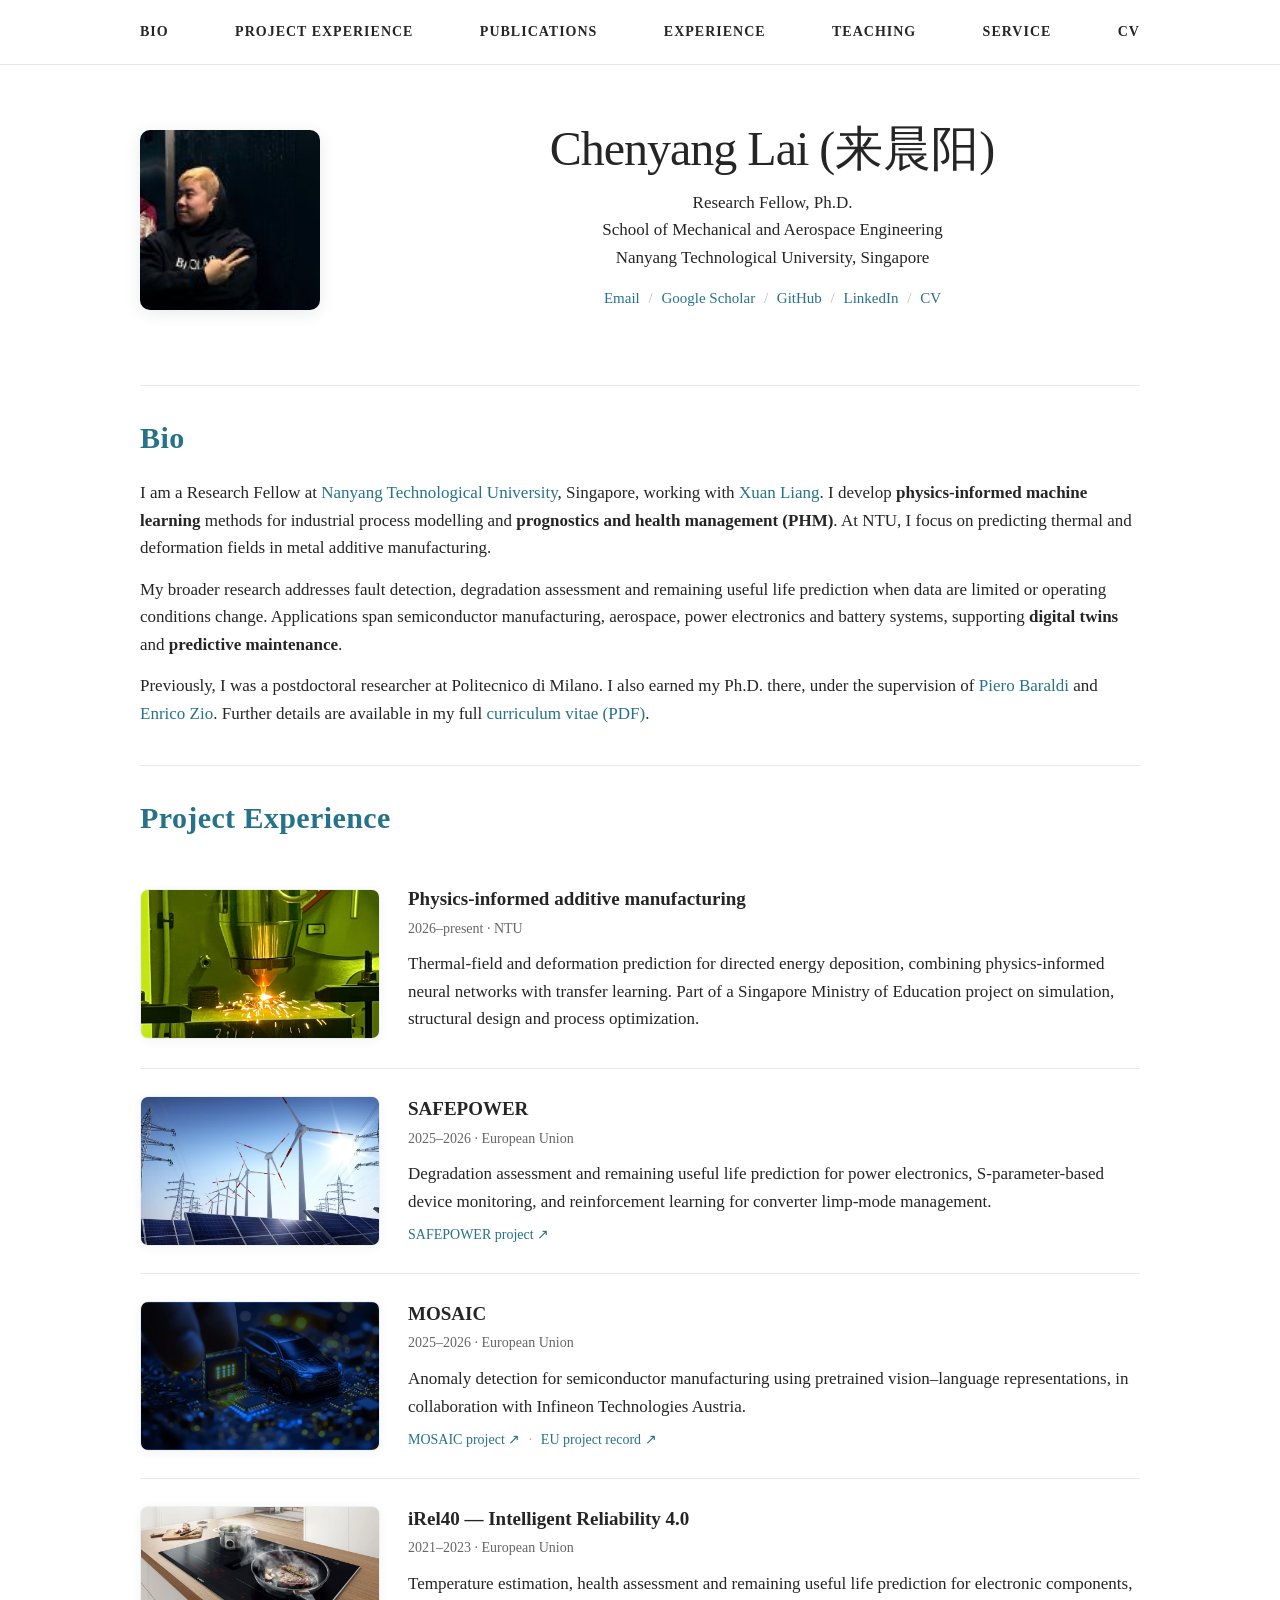
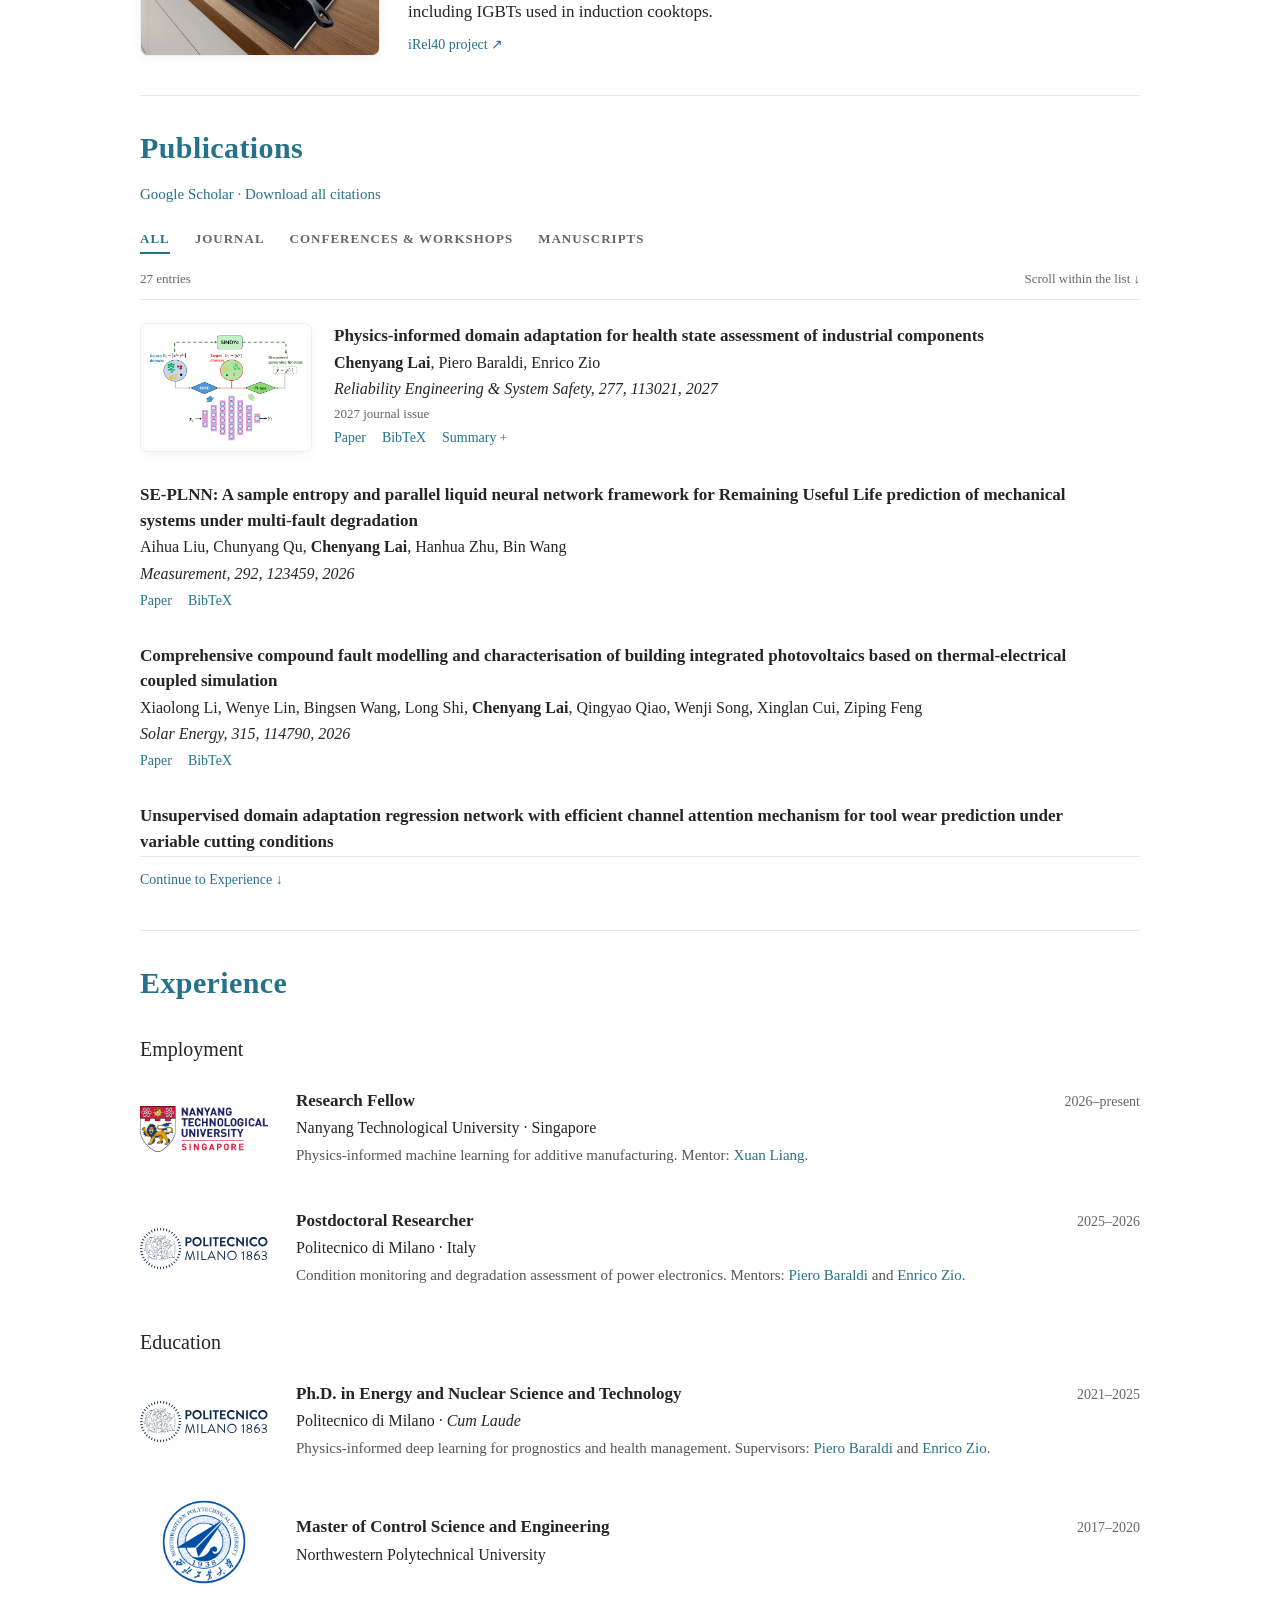
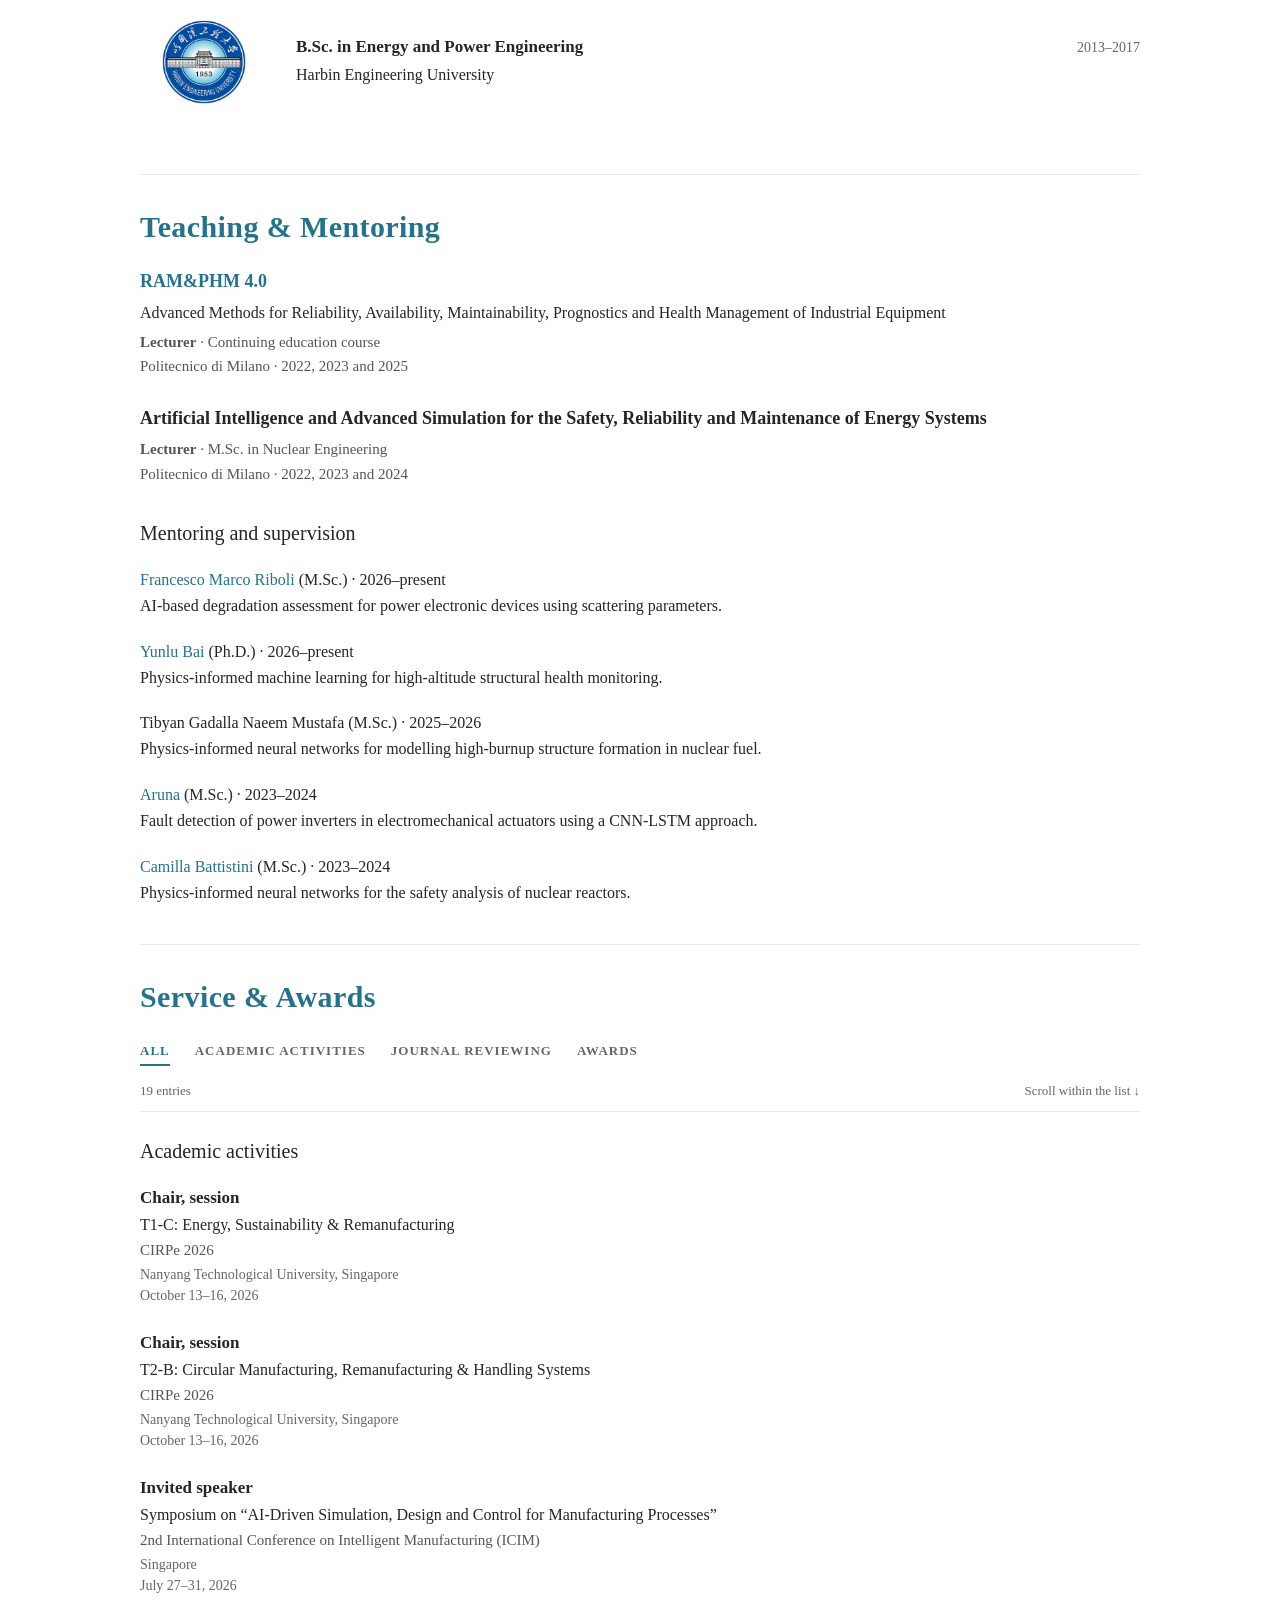
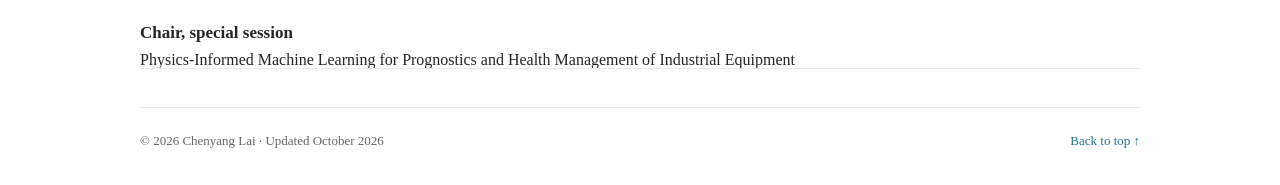
==== commit 79ef4e86: "Clarify research focus in academic biography" ====
--- a/index.html
+++ b/index.html
@@ -3,9 +3,9 @@
 <title>Chenyang Lai (来晨阳)</title><meta name="description" content="Chenyang Lai (来晨阳), Research Fellow at Nanyang Technological University. Physics-informed AI for manufacturing, energy and infrastructure; industrial AI and predictive maintenance.">
 <meta name="theme-color" content="#ffffff"><link rel="icon" href="assets/favicon.svg" type="image/svg+xml"><link rel="stylesheet" href="style.css"><script src="app.js" defer></script></head>
 <body><a class="skip" href="#main">Skip to content</a><header class="site-header"><div class="nav-wrap"><button class="menu-toggle" aria-expanded="false" aria-controls="main-navigation" type="button">Menu <span aria-hidden="true">☰</span></button><nav id="main-navigation" aria-label="Main navigation"><a href="#bio">Bio</a><a href="#projects">Project Experience</a><a href="#publications">Publications</a><a href="#experience">Experience</a><a href="#teaching">Teaching</a><a href="#service">Service</a><a href="assets/Chenyang_Lai_CV.pdf">CV</a></nav></div></header>
-<main id="main" class="wrap"><div class="profile" id="home"><img class="portrait" src="assets/chenyang-lai-scholar.jpg" alt="Chenyang Lai — Google Scholar profile photo" width="180" height="180"><div class="profile-info"><h1>Chenyang Lai <span class="chinese-name" lang="zh-Hans">(来晨阳)</span></h1><p>Research Fellow, Ph.D.<br>School of Mechanical and Aerospace Engineering<br>Nanyang Technological University, Singapore</p><p class="profile-links"><a href="mailto:chenyang.lai@ntu.edu.sg">Email</a><span aria-hidden="true"> / </span><a href="https://scholar.google.com/citations?user=Lm9uZqEAAAAJ">Google Scholar</a><span aria-hidden="true"> / </span><a href="https://github.com/wowSUNBOY">GitHub</a><span aria-hidden="true"> / </span><a href="https://www.linkedin.com/in/chenyang-lai-a20016196">LinkedIn</a><span aria-hidden="true"> / </span><a href="assets/Chenyang_Lai_CV.pdf">CV</a></p></div></div><section id="bio" aria-labelledby="bio-heading"><h2 id="bio-heading">Bio</h2><p>I am a Research Fellow at <a href="https://www.ntu.edu.sg/">Nanyang Technological University</a>, Singapore, working with <a href="https://dr.ntu.edu.sg/entities/person/Liang-Xuan">Xuan Liang</a>. My research advances <strong>physics-informed AI for manufacturing, energy and infrastructure</strong>.</p>
-<p>I combine physical laws with AI to develop scalable methods for <strong>digital twins</strong>, <strong>prognostics and health management (PHM)</strong>, and <strong>industrial operation and maintenance (O&amp;M)</strong>. My work spans additive manufacturing, semiconductor manufacturing, aerospace, power electronics and battery energy systems. Across these applications, I focus on industrial AI and predictive maintenance, building models that remain reliable when data are limited and operating conditions change.</p>
-<p>Previously, I was a postdoctoral researcher at Politecnico di Milano, where I earned my Ph.D. under the supervision of <a href="https://www.energia.polimi.it/en/people/baraldi-piero-2/">Piero Baraldi</a> and <a href="https://www.energia.polimi.it/en/people/zio-enrico-2/">Enrico Zio</a>. Further details are available in my <a href="assets/Chenyang_Lai_CV.pdf">curriculum vitae (PDF)</a>.</p></section><section id="projects" aria-labelledby="projects-heading"><h2 id="projects-heading">Project Experience</h2><article class="project project-with-image"><figure class="project-visual"><div class="image-frame"><img src="assets/research/additive.webp" alt="Laser additive manufacturing equipment at NTU SC3DP" width="320" height="200" loading="lazy"></div></figure><div class="project-copy"><div class="project-head"><h3>Physics-informed additive manufacturing</h3><span class="project-time">2026–present · NTU</span></div><p>Thermal-field and deformation prediction for directed energy deposition, combining physics-informed neural networks with transfer learning. Part of a Singapore Ministry of Education project on simulation, structural design and process optimization.</p><div class="project-links"></div></div></article><article class="project project-with-image"><figure class="project-visual"><div class="image-frame"><img src="assets/research/safepower-energy.webp" alt="Wind turbines, solar panels and electricity transmission lines from the SAFEPOWER project homepage" width="320" height="200" loading="lazy"></div></figure><div class="project-copy"><div class="project-head"><h3>SAFEPOWER</h3><span class="project-time">2025–2026 · European Union</span></div><p>Degradation assessment and remaining useful life prediction for power electronics, S-parameter-based device monitoring, and reinforcement learning for converter limp-mode management.</p><div class="project-links"><a href="https://www.safepowerproject.eu/">SAFEPOWER project ↗</a></div></div></article><article class="project project-with-image"><figure class="project-visual"><div class="image-frame"><img src="assets/research/mosaic.webp" alt="Electronic components and semiconductor technology from the MOSAIC project website" width="320" height="200" loading="lazy"></div></figure><div class="project-copy"><div class="project-head"><h3>MOSAIC</h3><span class="project-time">2025–2026 · European Union</span></div><p>Anomaly detection for semiconductor manufacturing using pretrained vision–language representations, in collaboration with Infineon Technologies Austria.</p><div class="project-links"><a href="https://chips-mosaic.eu/">MOSAIC project ↗</a> <span aria-hidden="true">·</span> <a href="https://cordis.europa.eu/project/id/101194414">EU project record ↗</a></div></div></article><article class="project project-with-image"><figure class="project-visual"><div class="image-frame"><img src="assets/research/irel40.webp" alt="Bosch induction cooktop featured by the iRel40 project" width="320" height="200" loading="lazy"></div></figure><div class="project-copy"><div class="project-head"><h3>iRel40 — Intelligent Reliability 4.0</h3><span class="project-time">2021–2023 · European Union</span></div><p>Temperature estimation, health assessment and remaining useful life prediction for electronic components, including IGBTs used in induction cooktops.</p><div class="project-links"><a href="https://www.irel40.eu/">iRel40 project ↗</a></div></div></article></section><section id="publications" aria-labelledby="publications-heading"><h2 id="publications-heading">Publications</h2><p class="section-intro"><a href="https://scholar.google.com/citations?user=Lm9uZqEAAAAJ">Google Scholar</a> · <a href="assets/publications.bib" download>Download all citations</a></p>
+<main id="main" class="wrap"><div class="profile" id="home"><img class="portrait" src="assets/chenyang-lai-scholar.jpg" alt="Chenyang Lai — Google Scholar profile photo" width="180" height="180"><div class="profile-info"><h1>Chenyang Lai <span class="chinese-name" lang="zh-Hans">(来晨阳)</span></h1><p>Research Fellow, Ph.D.<br>School of Mechanical and Aerospace Engineering<br>Nanyang Technological University, Singapore</p><p class="profile-links"><a href="mailto:chenyang.lai@ntu.edu.sg">Email</a><span aria-hidden="true"> / </span><a href="https://scholar.google.com/citations?user=Lm9uZqEAAAAJ">Google Scholar</a><span aria-hidden="true"> / </span><a href="https://github.com/wowSUNBOY">GitHub</a><span aria-hidden="true"> / </span><a href="https://www.linkedin.com/in/chenyang-lai-a20016196">LinkedIn</a><span aria-hidden="true"> / </span><a href="assets/Chenyang_Lai_CV.pdf">CV</a></p></div></div><section id="bio" aria-labelledby="bio-heading"><h2 id="bio-heading">Bio</h2><p>I am a Research Fellow at <a href="https://www.ntu.edu.sg/">Nanyang Technological University</a>, Singapore, working with <a href="https://dr.ntu.edu.sg/entities/person/Liang-Xuan">Xuan Liang</a>. I develop <strong>physics-informed machine learning</strong> methods for industrial process modelling and <strong>prognostics and health management (PHM)</strong>. At NTU, I focus on predicting thermal and deformation fields in metal additive manufacturing.</p>
+<p>My broader research addresses fault detection, degradation assessment and remaining useful life prediction when data are limited or operating conditions change. Applications span semiconductor manufacturing, aerospace, power electronics and battery systems, supporting <strong>digital twins</strong> and <strong>predictive maintenance</strong>.</p>
+<p>Previously, I was a postdoctoral researcher at Politecnico di Milano. I also earned my Ph.D. there, under the supervision of <a href="https://www.energia.polimi.it/en/people/baraldi-piero-2/">Piero Baraldi</a> and <a href="https://www.energia.polimi.it/en/people/zio-enrico-2/">Enrico Zio</a>. Further details are available in my full <a href="assets/Chenyang_Lai_CV.pdf">curriculum vitae (PDF)</a>.</p></section><section id="projects" aria-labelledby="projects-heading"><h2 id="projects-heading">Project Experience</h2><article class="project project-with-image"><figure class="project-visual"><div class="image-frame"><img src="assets/research/additive.webp" alt="Laser additive manufacturing equipment at NTU SC3DP" width="320" height="200" loading="lazy"></div></figure><div class="project-copy"><div class="project-head"><h3>Physics-informed additive manufacturing</h3><span class="project-time">2026–present · NTU</span></div><p>Thermal-field and deformation prediction for directed energy deposition, combining physics-informed neural networks with transfer learning. Part of a Singapore Ministry of Education project on simulation, structural design and process optimization.</p><div class="project-links"></div></div></article><article class="project project-with-image"><figure class="project-visual"><div class="image-frame"><img src="assets/research/safepower-energy.webp" alt="Wind turbines, solar panels and electricity transmission lines from the SAFEPOWER project homepage" width="320" height="200" loading="lazy"></div></figure><div class="project-copy"><div class="project-head"><h3>SAFEPOWER</h3><span class="project-time">2025–2026 · European Union</span></div><p>Degradation assessment and remaining useful life prediction for power electronics, S-parameter-based device monitoring, and reinforcement learning for converter limp-mode management.</p><div class="project-links"><a href="https://www.safepowerproject.eu/">SAFEPOWER project ↗</a></div></div></article><article class="project project-with-image"><figure class="project-visual"><div class="image-frame"><img src="assets/research/mosaic.webp" alt="Electronic components and semiconductor technology from the MOSAIC project website" width="320" height="200" loading="lazy"></div></figure><div class="project-copy"><div class="project-head"><h3>MOSAIC</h3><span class="project-time">2025–2026 · European Union</span></div><p>Anomaly detection for semiconductor manufacturing using pretrained vision–language representations, in collaboration with Infineon Technologies Austria.</p><div class="project-links"><a href="https://chips-mosaic.eu/">MOSAIC project ↗</a> <span aria-hidden="true">·</span> <a href="https://cordis.europa.eu/project/id/101194414">EU project record ↗</a></div></div></article><article class="project project-with-image"><figure class="project-visual"><div class="image-frame"><img src="assets/research/irel40.webp" alt="Bosch induction cooktop featured by the iRel40 project" width="320" height="200" loading="lazy"></div></figure><div class="project-copy"><div class="project-head"><h3>iRel40 — Intelligent Reliability 4.0</h3><span class="project-time">2021–2023 · European Union</span></div><p>Temperature estimation, health assessment and remaining useful life prediction for electronic components, including IGBTs used in induction cooktops.</p><div class="project-links"><a href="https://www.irel40.eu/">iRel40 project ↗</a></div></div></article></section><section id="publications" aria-labelledby="publications-heading"><h2 id="publications-heading">Publications</h2><p class="section-intro"><a href="https://scholar.google.com/citations?user=Lm9uZqEAAAAJ">Google Scholar</a> · <a href="assets/publications.bib" download>Download all citations</a></p>
 <div class="filters" role="group" aria-label="Publication filter"><button type="button" data-filter="all" aria-pressed="true">All</button><button type="button" data-filter="journal" aria-pressed="false">Journal</button><button type="button" data-filter="conference" aria-pressed="false">Conferences &amp; Workshops</button><button type="button" data-filter="manuscript" aria-pressed="false">Manuscripts</button></div>
 <div class="publication-help"><span id="filter-status" role="status">27 entries</span><span id="scroll-hint">Scroll within the list ↓</span></div>
 <div id="publication-window" class="publication-window" tabindex="0" role="region" aria-label="Publications and presentations" aria-describedby="scroll-hint"><article class="publication publication-with-image" data-type="journal" data-id="pida"><figure class="paper-visual"><div class="image-frame"><img src="assets/research/pida.webp" alt="Fig. 1 · physics-informed domain adaptation from the author’s original manuscript" width="320" height="200" loading="lazy"></div></figure><div class="publication-copy">
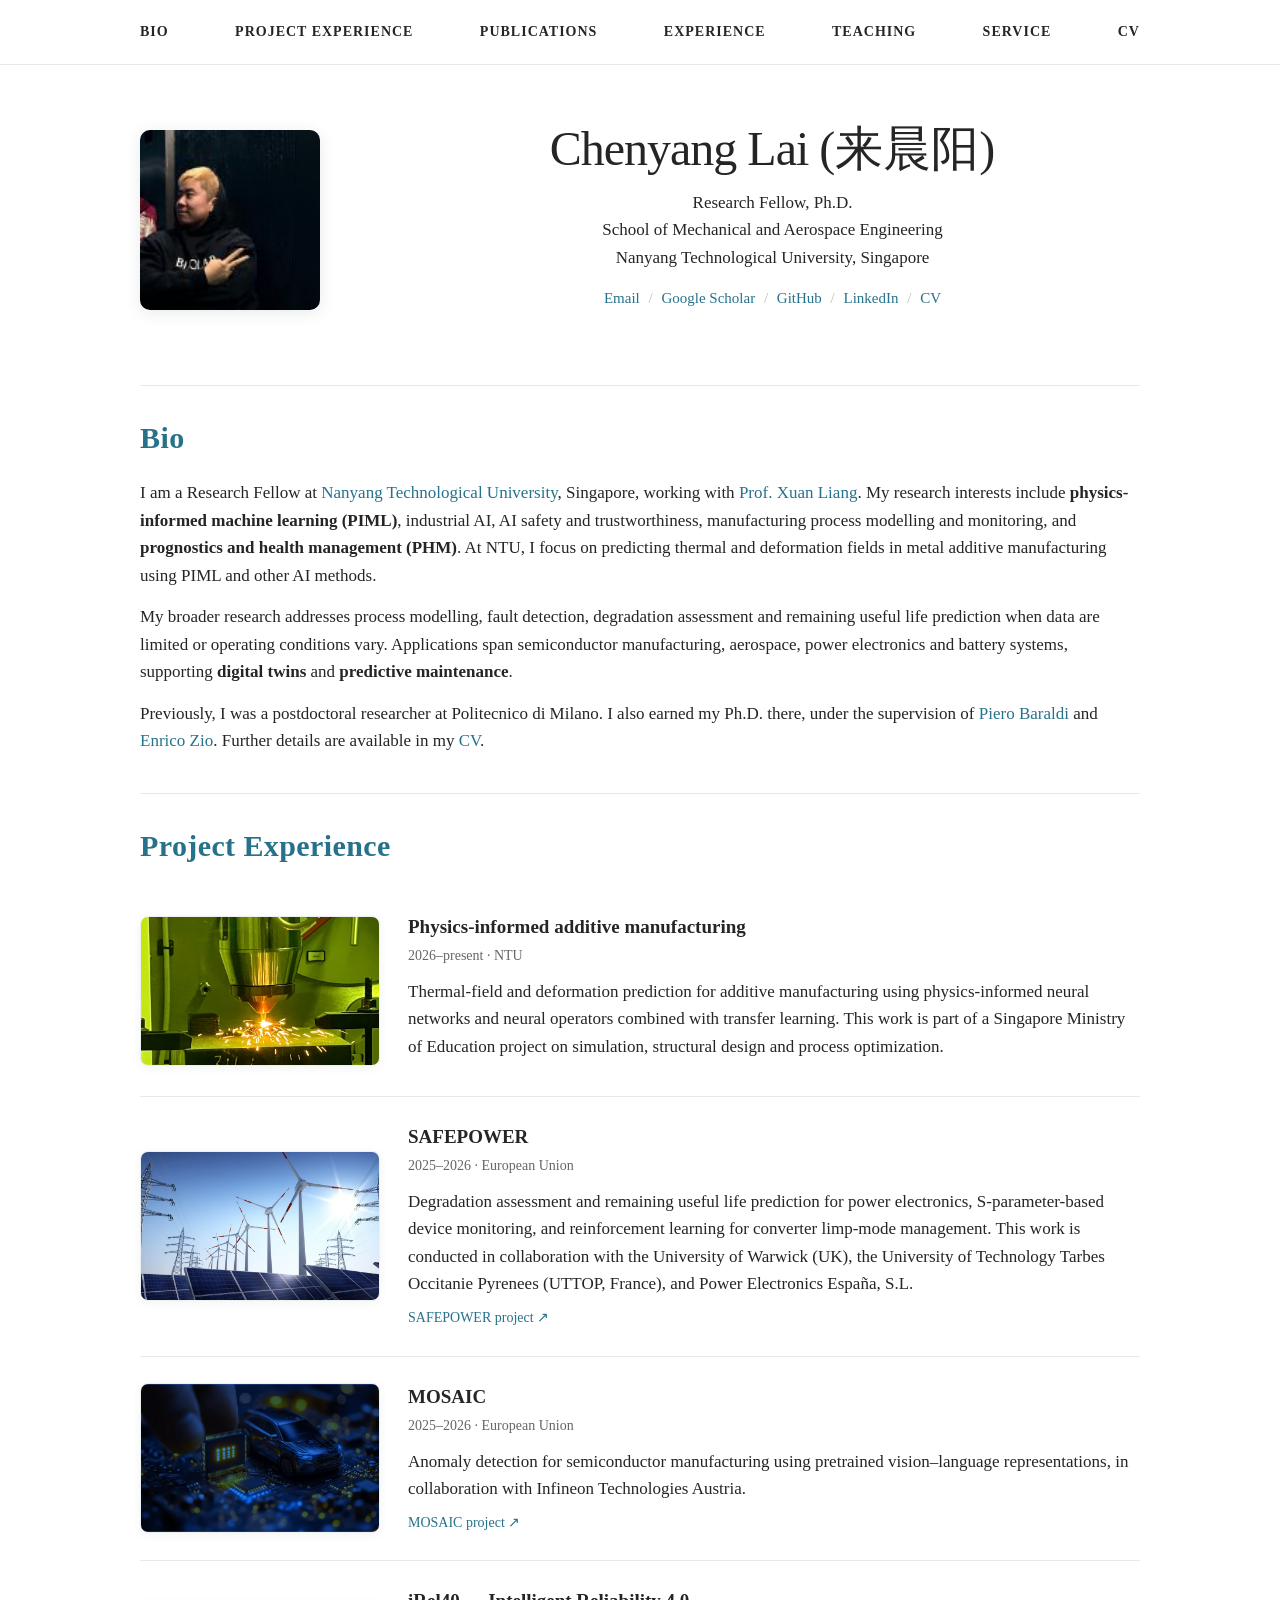
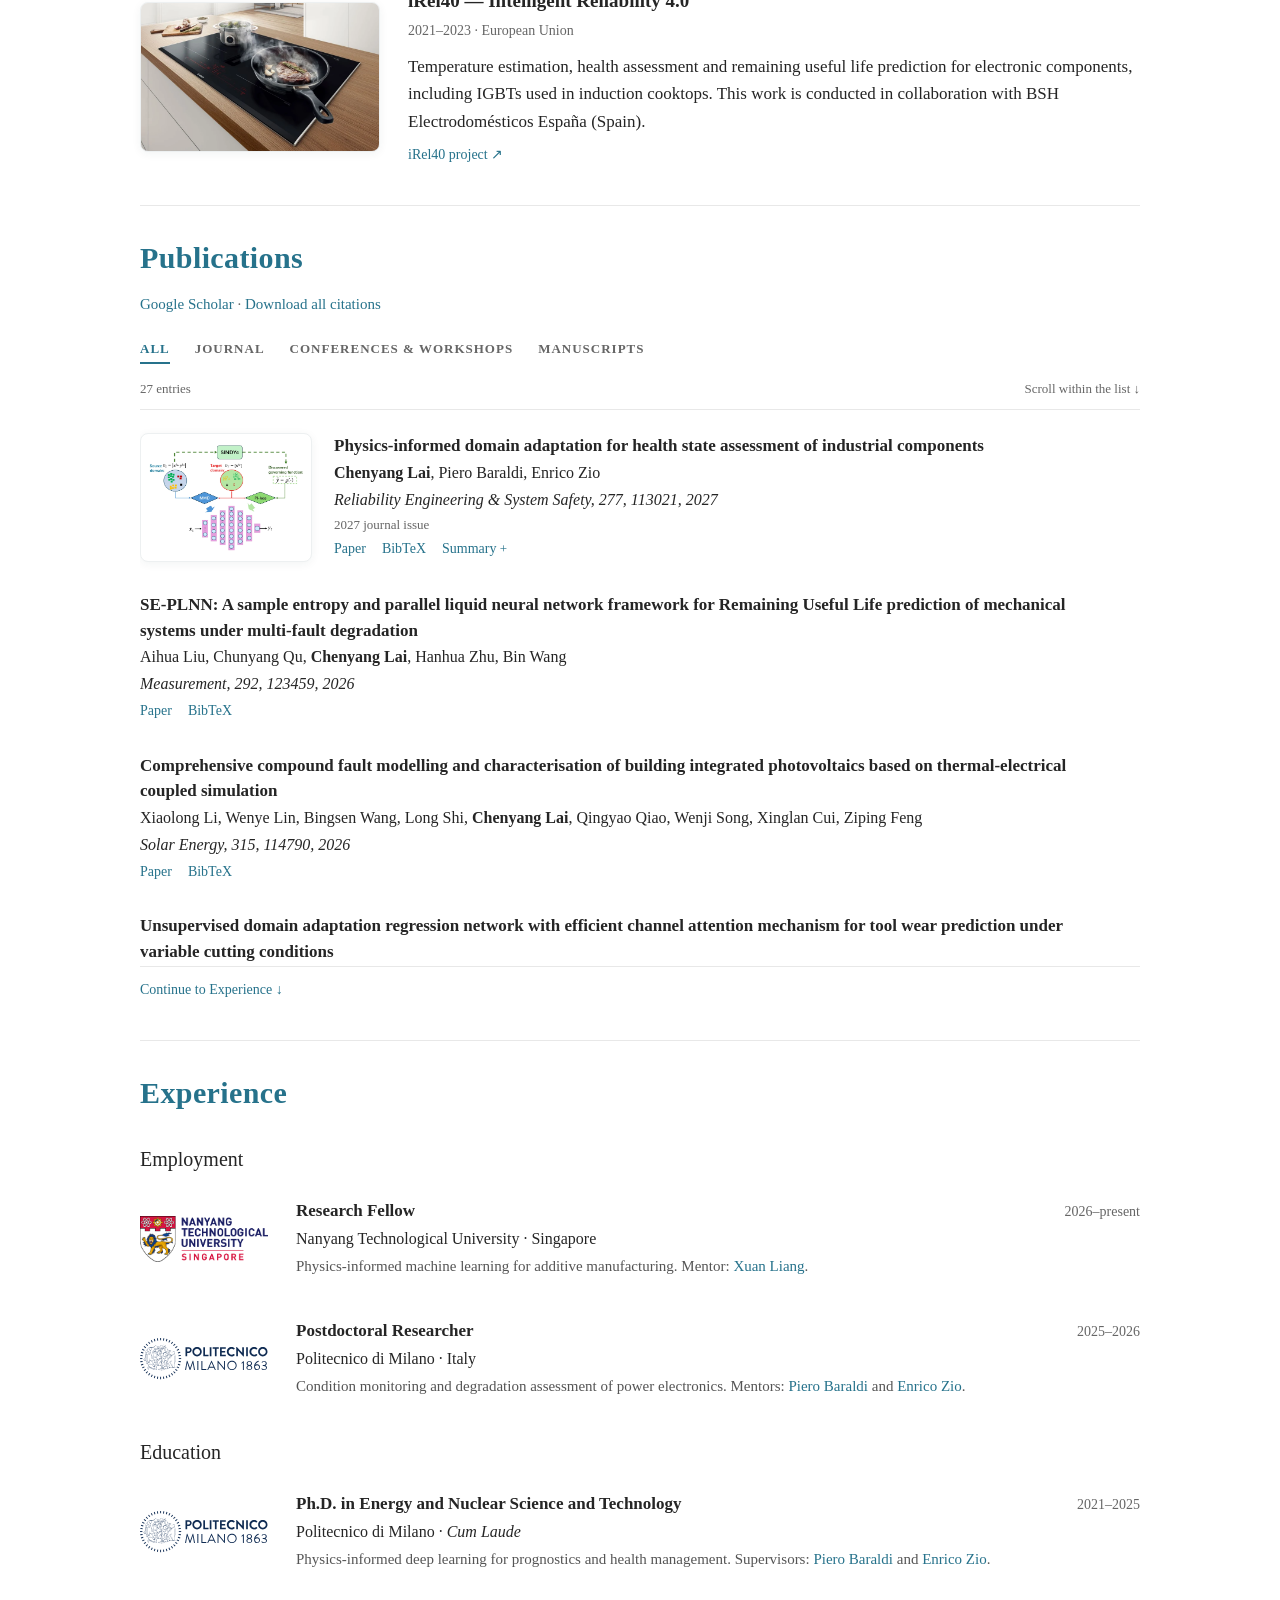
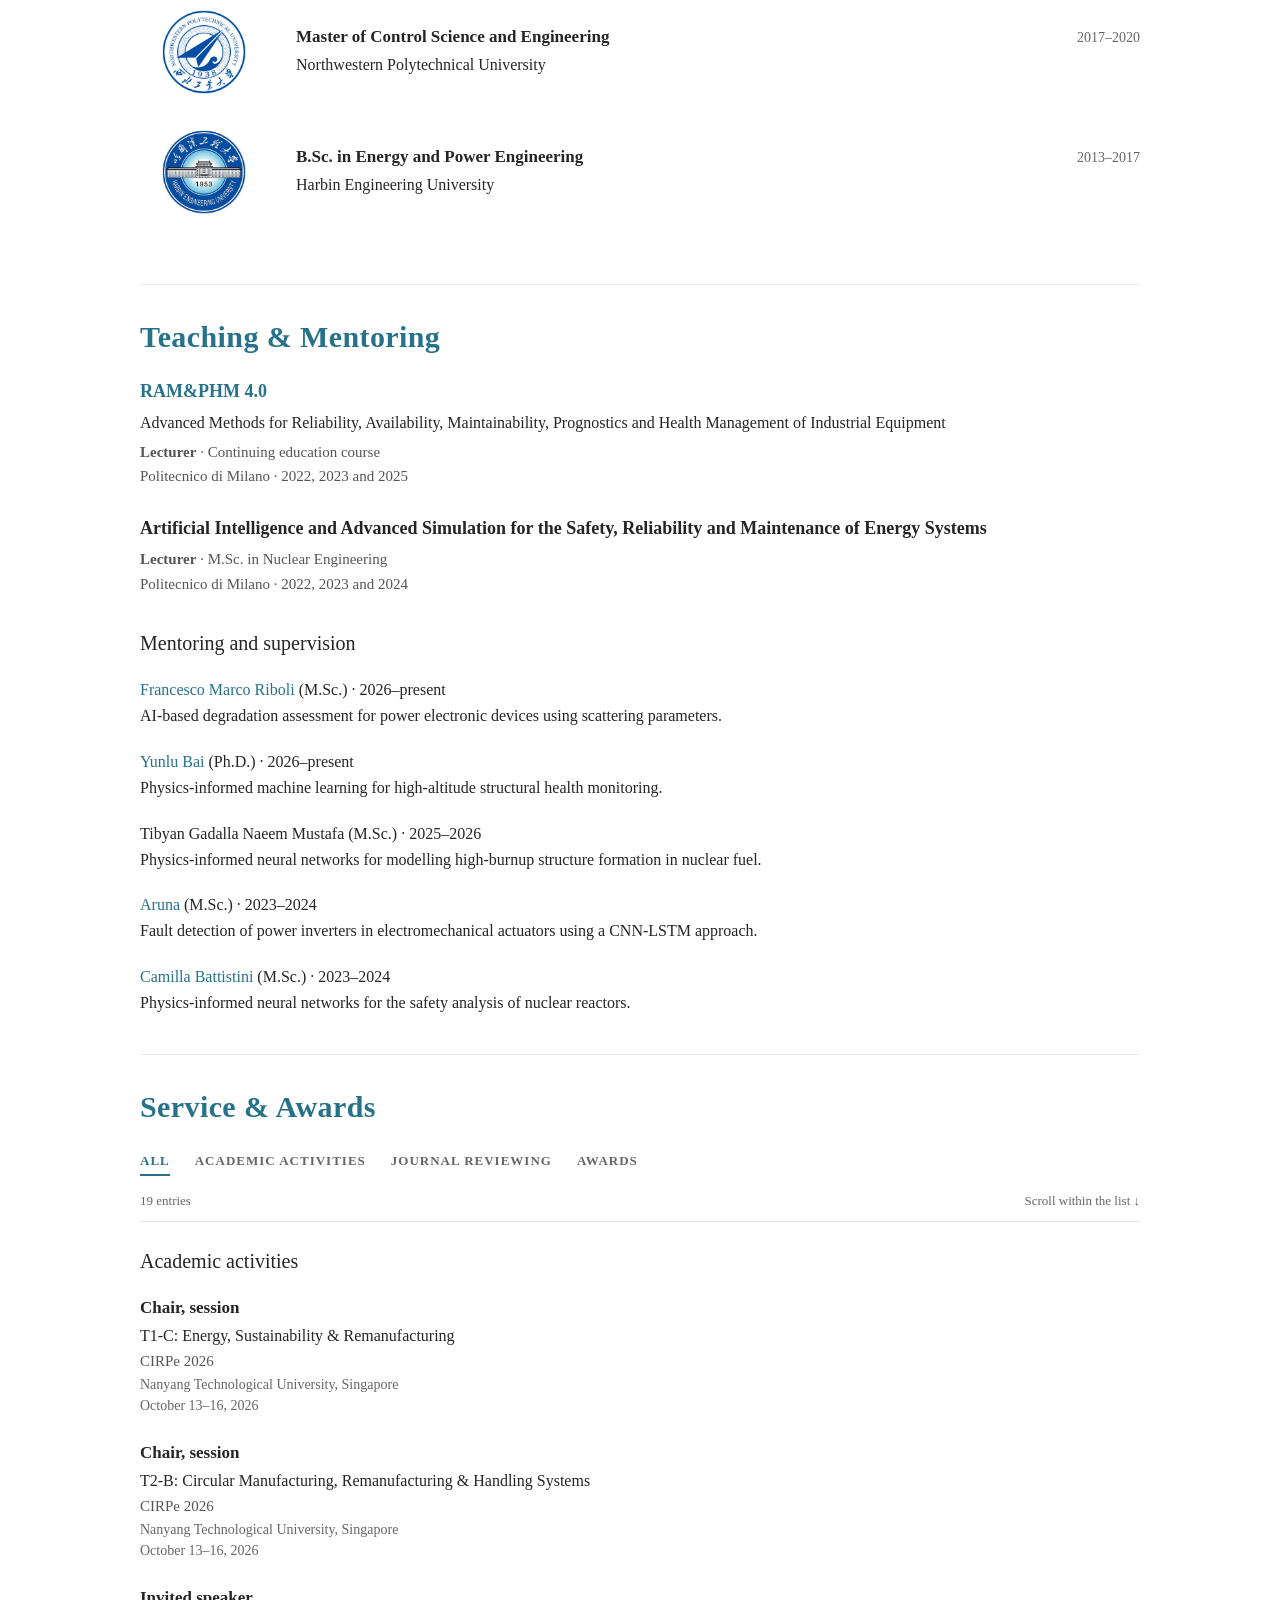
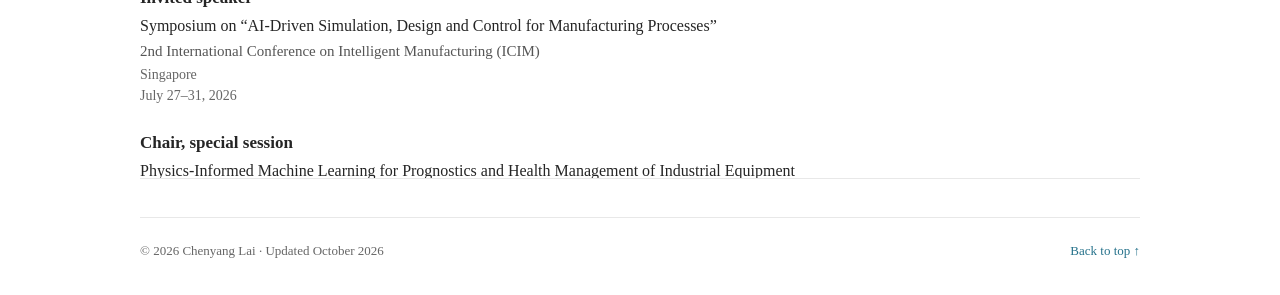
==== commit ccc15db3: "Update bio, project methods and collaborators; remove EU record link" ====
--- a/index.html
+++ b/index.html
@@ -3,9 +3,9 @@
 <title>Chenyang Lai (来晨阳)</title><meta name="description" content="Chenyang Lai (来晨阳), Research Fellow at Nanyang Technological University. Physics-informed AI for manufacturing, energy and infrastructure; industrial AI and predictive maintenance.">
 <meta name="theme-color" content="#ffffff"><link rel="icon" href="assets/favicon.svg" type="image/svg+xml"><link rel="stylesheet" href="style.css"><script src="app.js" defer></script></head>
 <body><a class="skip" href="#main">Skip to content</a><header class="site-header"><div class="nav-wrap"><button class="menu-toggle" aria-expanded="false" aria-controls="main-navigation" type="button">Menu <span aria-hidden="true">☰</span></button><nav id="main-navigation" aria-label="Main navigation"><a href="#bio">Bio</a><a href="#projects">Project Experience</a><a href="#publications">Publications</a><a href="#experience">Experience</a><a href="#teaching">Teaching</a><a href="#service">Service</a><a href="assets/Chenyang_Lai_CV.pdf">CV</a></nav></div></header>
-<main id="main" class="wrap"><div class="profile" id="home"><img class="portrait" src="assets/chenyang-lai-scholar.jpg" alt="Chenyang Lai — Google Scholar profile photo" width="180" height="180"><div class="profile-info"><h1>Chenyang Lai <span class="chinese-name" lang="zh-Hans">(来晨阳)</span></h1><p>Research Fellow, Ph.D.<br>School of Mechanical and Aerospace Engineering<br>Nanyang Technological University, Singapore</p><p class="profile-links"><a href="mailto:chenyang.lai@ntu.edu.sg">Email</a><span aria-hidden="true"> / </span><a href="https://scholar.google.com/citations?user=Lm9uZqEAAAAJ">Google Scholar</a><span aria-hidden="true"> / </span><a href="https://github.com/wowSUNBOY">GitHub</a><span aria-hidden="true"> / </span><a href="https://www.linkedin.com/in/chenyang-lai-a20016196">LinkedIn</a><span aria-hidden="true"> / </span><a href="assets/Chenyang_Lai_CV.pdf">CV</a></p></div></div><section id="bio" aria-labelledby="bio-heading"><h2 id="bio-heading">Bio</h2><p>I am a Research Fellow at <a href="https://www.ntu.edu.sg/">Nanyang Technological University</a>, Singapore, working with <a href="https://dr.ntu.edu.sg/entities/person/Liang-Xuan">Xuan Liang</a>. I develop <strong>physics-informed machine learning</strong> methods for industrial process modelling and <strong>prognostics and health management (PHM)</strong>. At NTU, I focus on predicting thermal and deformation fields in metal additive manufacturing.</p>
-<p>My broader research addresses fault detection, degradation assessment and remaining useful life prediction when data are limited or operating conditions change. Applications span semiconductor manufacturing, aerospace, power electronics and battery systems, supporting <strong>digital twins</strong> and <strong>predictive maintenance</strong>.</p>
-<p>Previously, I was a postdoctoral researcher at Politecnico di Milano. I also earned my Ph.D. there, under the supervision of <a href="https://www.energia.polimi.it/en/people/baraldi-piero-2/">Piero Baraldi</a> and <a href="https://www.energia.polimi.it/en/people/zio-enrico-2/">Enrico Zio</a>. Further details are available in my full <a href="assets/Chenyang_Lai_CV.pdf">curriculum vitae (PDF)</a>.</p></section><section id="projects" aria-labelledby="projects-heading"><h2 id="projects-heading">Project Experience</h2><article class="project project-with-image"><figure class="project-visual"><div class="image-frame"><img src="assets/research/additive.webp" alt="Laser additive manufacturing equipment at NTU SC3DP" width="320" height="200" loading="lazy"></div></figure><div class="project-copy"><div class="project-head"><h3>Physics-informed additive manufacturing</h3><span class="project-time">2026–present · NTU</span></div><p>Thermal-field and deformation prediction for directed energy deposition, combining physics-informed neural networks with transfer learning. Part of a Singapore Ministry of Education project on simulation, structural design and process optimization.</p><div class="project-links"></div></div></article><article class="project project-with-image"><figure class="project-visual"><div class="image-frame"><img src="assets/research/safepower-energy.webp" alt="Wind turbines, solar panels and electricity transmission lines from the SAFEPOWER project homepage" width="320" height="200" loading="lazy"></div></figure><div class="project-copy"><div class="project-head"><h3>SAFEPOWER</h3><span class="project-time">2025–2026 · European Union</span></div><p>Degradation assessment and remaining useful life prediction for power electronics, S-parameter-based device monitoring, and reinforcement learning for converter limp-mode management.</p><div class="project-links"><a href="https://www.safepowerproject.eu/">SAFEPOWER project ↗</a></div></div></article><article class="project project-with-image"><figure class="project-visual"><div class="image-frame"><img src="assets/research/mosaic.webp" alt="Electronic components and semiconductor technology from the MOSAIC project website" width="320" height="200" loading="lazy"></div></figure><div class="project-copy"><div class="project-head"><h3>MOSAIC</h3><span class="project-time">2025–2026 · European Union</span></div><p>Anomaly detection for semiconductor manufacturing using pretrained vision–language representations, in collaboration with Infineon Technologies Austria.</p><div class="project-links"><a href="https://chips-mosaic.eu/">MOSAIC project ↗</a> <span aria-hidden="true">·</span> <a href="https://cordis.europa.eu/project/id/101194414">EU project record ↗</a></div></div></article><article class="project project-with-image"><figure class="project-visual"><div class="image-frame"><img src="assets/research/irel40.webp" alt="Bosch induction cooktop featured by the iRel40 project" width="320" height="200" loading="lazy"></div></figure><div class="project-copy"><div class="project-head"><h3>iRel40 — Intelligent Reliability 4.0</h3><span class="project-time">2021–2023 · European Union</span></div><p>Temperature estimation, health assessment and remaining useful life prediction for electronic components, including IGBTs used in induction cooktops.</p><div class="project-links"><a href="https://www.irel40.eu/">iRel40 project ↗</a></div></div></article></section><section id="publications" aria-labelledby="publications-heading"><h2 id="publications-heading">Publications</h2><p class="section-intro"><a href="https://scholar.google.com/citations?user=Lm9uZqEAAAAJ">Google Scholar</a> · <a href="assets/publications.bib" download>Download all citations</a></p>
+<main id="main" class="wrap"><div class="profile" id="home"><img class="portrait" src="assets/chenyang-lai-scholar.jpg" alt="Chenyang Lai — Google Scholar profile photo" width="180" height="180"><div class="profile-info"><h1>Chenyang Lai <span class="chinese-name" lang="zh-Hans">(来晨阳)</span></h1><p>Research Fellow, Ph.D.<br>School of Mechanical and Aerospace Engineering<br>Nanyang Technological University, Singapore</p><p class="profile-links"><a href="mailto:chenyang.lai@ntu.edu.sg">Email</a><span aria-hidden="true"> / </span><a href="https://scholar.google.com/citations?user=Lm9uZqEAAAAJ">Google Scholar</a><span aria-hidden="true"> / </span><a href="https://github.com/wowSUNBOY">GitHub</a><span aria-hidden="true"> / </span><a href="https://www.linkedin.com/in/chenyang-lai-a20016196">LinkedIn</a><span aria-hidden="true"> / </span><a href="assets/Chenyang_Lai_CV.pdf">CV</a></p></div></div><section id="bio" aria-labelledby="bio-heading"><h2 id="bio-heading">Bio</h2><p>I am a Research Fellow at <a href="https://www.ntu.edu.sg/">Nanyang Technological University</a>, Singapore, working with <a href="https://dr.ntu.edu.sg/entities/person/Liang-Xuan">Prof. Xuan Liang</a>. My research interests include <strong>physics-informed machine learning (PIML)</strong>, industrial AI, AI safety and trustworthiness, manufacturing process modelling and monitoring, and <strong>prognostics and health management (PHM)</strong>. At NTU, I focus on predicting thermal and deformation fields in metal additive manufacturing using PIML and other AI methods.</p>
+<p>My broader research addresses process modelling, fault detection, degradation assessment and remaining useful life prediction when data are limited or operating conditions vary. Applications span semiconductor manufacturing, aerospace, power electronics and battery systems, supporting <strong>digital twins</strong> and <strong>predictive maintenance</strong>.</p>
+<p>Previously, I was a postdoctoral researcher at Politecnico di Milano. I also earned my Ph.D. there, under the supervision of <a href="https://www.energia.polimi.it/en/people/baraldi-piero-2/">Piero Baraldi</a> and <a href="https://www.energia.polimi.it/en/people/zio-enrico-2/">Enrico Zio</a>. Further details are available in my <a href="assets/Chenyang_Lai_CV.pdf">CV</a>.</p></section><section id="projects" aria-labelledby="projects-heading"><h2 id="projects-heading">Project Experience</h2><article class="project project-with-image"><figure class="project-visual"><div class="image-frame"><img src="assets/research/additive.webp" alt="Laser additive manufacturing equipment at NTU SC3DP" width="320" height="200" loading="lazy"></div></figure><div class="project-copy"><div class="project-head"><h3>Physics-informed additive manufacturing</h3><span class="project-time">2026–present · NTU</span></div><p>Thermal-field and deformation prediction for additive manufacturing using physics-informed neural networks and neural operators combined with transfer learning. This work is part of a Singapore Ministry of Education project on simulation, structural design and process optimization.</p><div class="project-links"></div></div></article><article class="project project-with-image"><figure class="project-visual"><div class="image-frame"><img src="assets/research/safepower-energy.webp" alt="Wind turbines, solar panels and electricity transmission lines from the SAFEPOWER project homepage" width="320" height="200" loading="lazy"></div></figure><div class="project-copy"><div class="project-head"><h3>SAFEPOWER</h3><span class="project-time">2025–2026 · European Union</span></div><p>Degradation assessment and remaining useful life prediction for power electronics, S-parameter-based device monitoring, and reinforcement learning for converter limp-mode management. This work is conducted in collaboration with the University of Warwick (UK), the University of Technology Tarbes Occitanie Pyrenees (UTTOP, France), and Power Electronics España, S.L.</p><div class="project-links"><a href="https://www.safepowerproject.eu/">SAFEPOWER project ↗</a></div></div></article><article class="project project-with-image"><figure class="project-visual"><div class="image-frame"><img src="assets/research/mosaic.webp" alt="Electronic components and semiconductor technology from the MOSAIC project website" width="320" height="200" loading="lazy"></div></figure><div class="project-copy"><div class="project-head"><h3>MOSAIC</h3><span class="project-time">2025–2026 · European Union</span></div><p>Anomaly detection for semiconductor manufacturing using pretrained vision–language representations, in collaboration with Infineon Technologies Austria.</p><div class="project-links"><a href="https://chips-mosaic.eu/">MOSAIC project ↗</a></div></div></article><article class="project project-with-image"><figure class="project-visual"><div class="image-frame"><img src="assets/research/irel40.webp" alt="Bosch induction cooktop featured by the iRel40 project" width="320" height="200" loading="lazy"></div></figure><div class="project-copy"><div class="project-head"><h3>iRel40 — Intelligent Reliability 4.0</h3><span class="project-time">2021–2023 · European Union</span></div><p>Temperature estimation, health assessment and remaining useful life prediction for electronic components, including IGBTs used in induction cooktops. This work is conducted in collaboration with BSH Electrodomésticos España (Spain).</p><div class="project-links"><a href="https://www.irel40.eu/">iRel40 project ↗</a></div></div></article></section><section id="publications" aria-labelledby="publications-heading"><h2 id="publications-heading">Publications</h2><p class="section-intro"><a href="https://scholar.google.com/citations?user=Lm9uZqEAAAAJ">Google Scholar</a> · <a href="assets/publications.bib" download>Download all citations</a></p>
 <div class="filters" role="group" aria-label="Publication filter"><button type="button" data-filter="all" aria-pressed="true">All</button><button type="button" data-filter="journal" aria-pressed="false">Journal</button><button type="button" data-filter="conference" aria-pressed="false">Conferences &amp; Workshops</button><button type="button" data-filter="manuscript" aria-pressed="false">Manuscripts</button></div>
 <div class="publication-help"><span id="filter-status" role="status">27 entries</span><span id="scroll-hint">Scroll within the list ↓</span></div>
 <div id="publication-window" class="publication-window" tabindex="0" role="region" aria-label="Publications and presentations" aria-describedby="scroll-hint"><article class="publication publication-with-image" data-type="journal" data-id="pida"><figure class="paper-visual"><div class="image-frame"><img src="assets/research/pida.webp" alt="Fig. 1 · physics-informed domain adaptation from the author’s original manuscript" width="320" height="200" loading="lazy"></div></figure><div class="publication-copy">
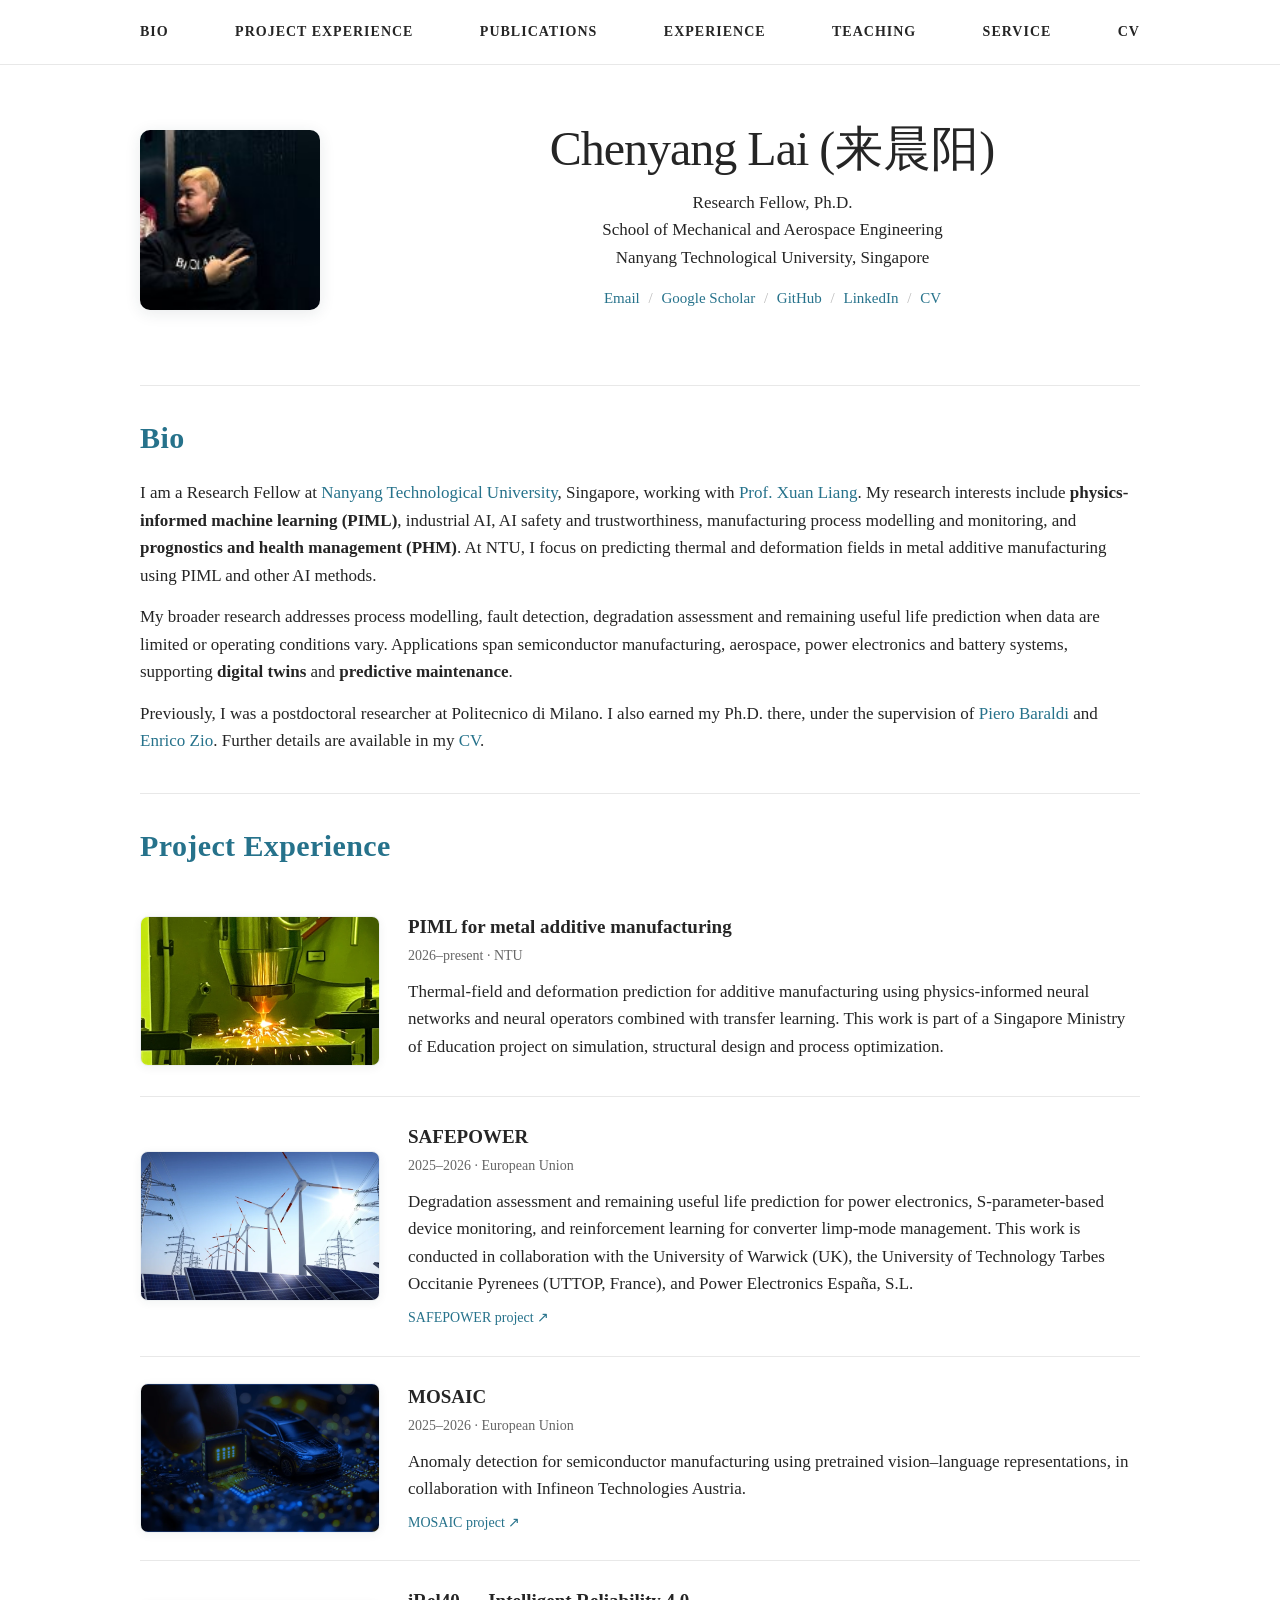
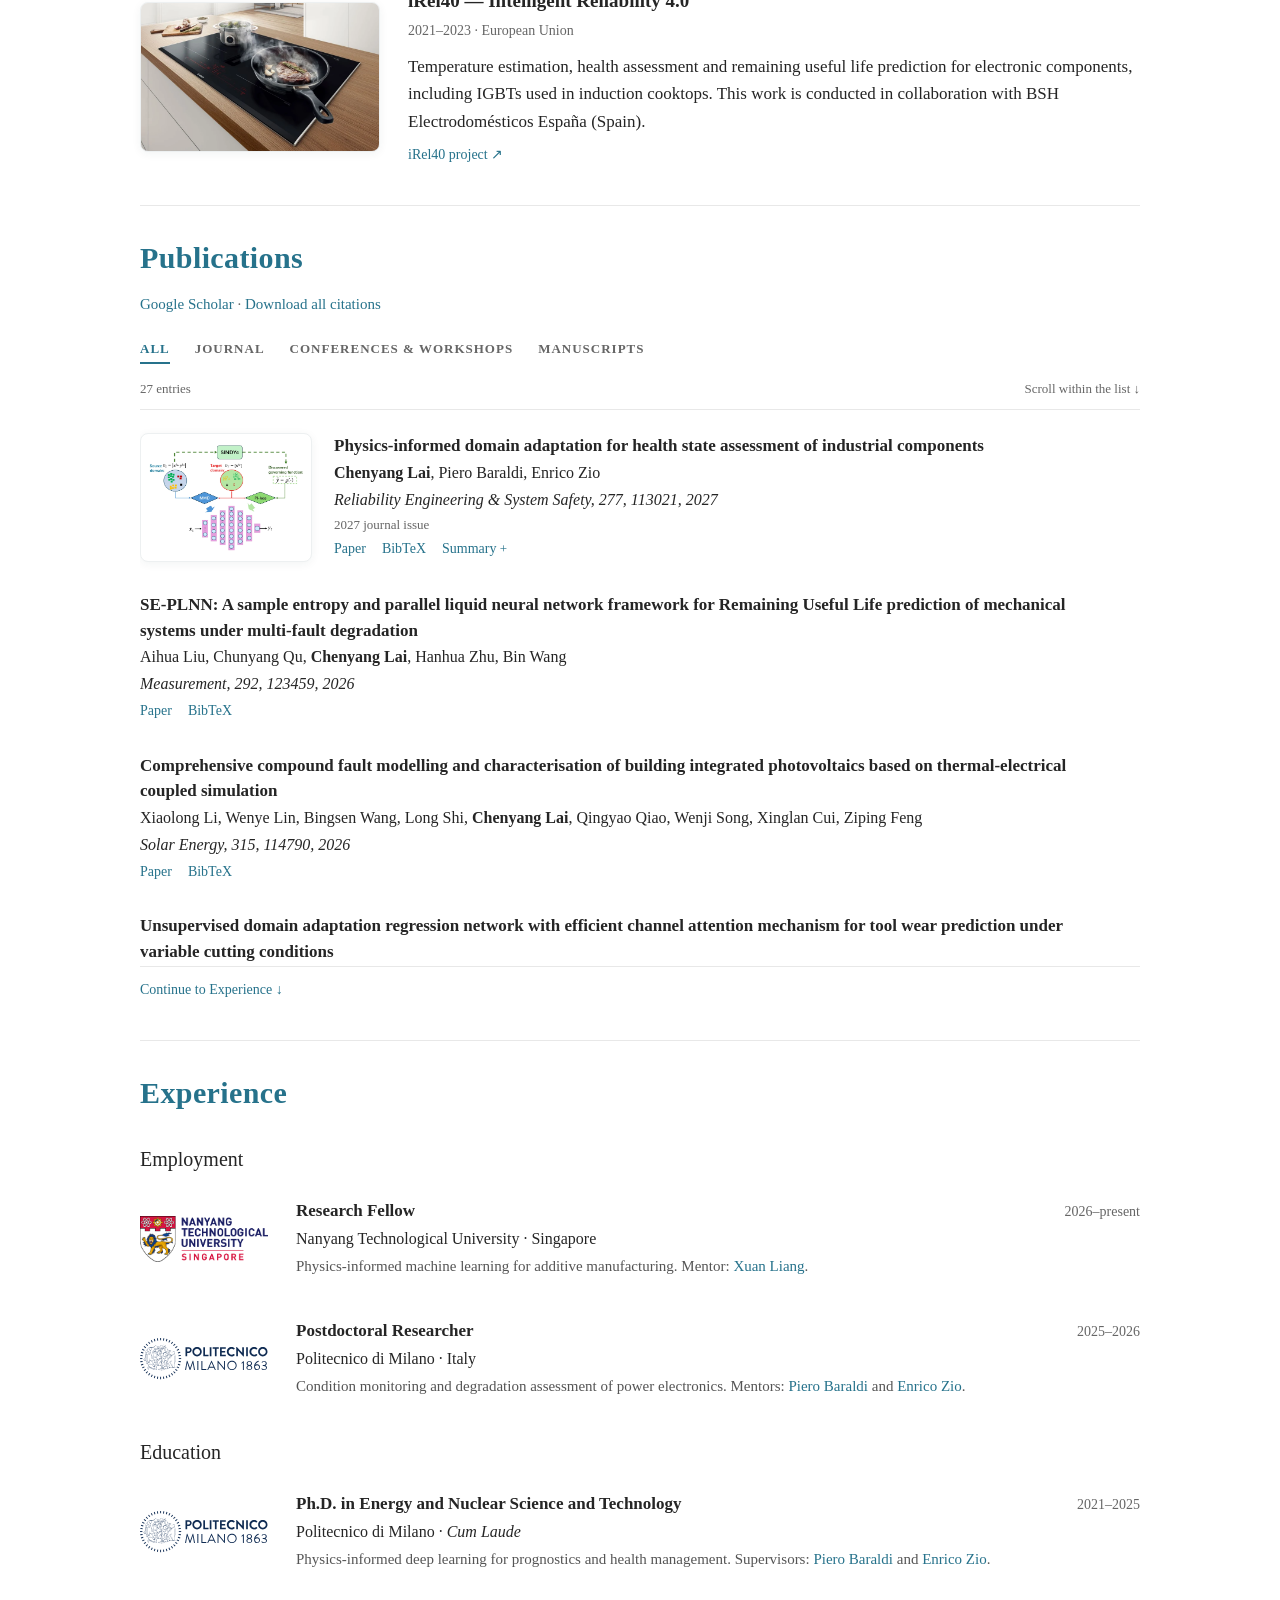
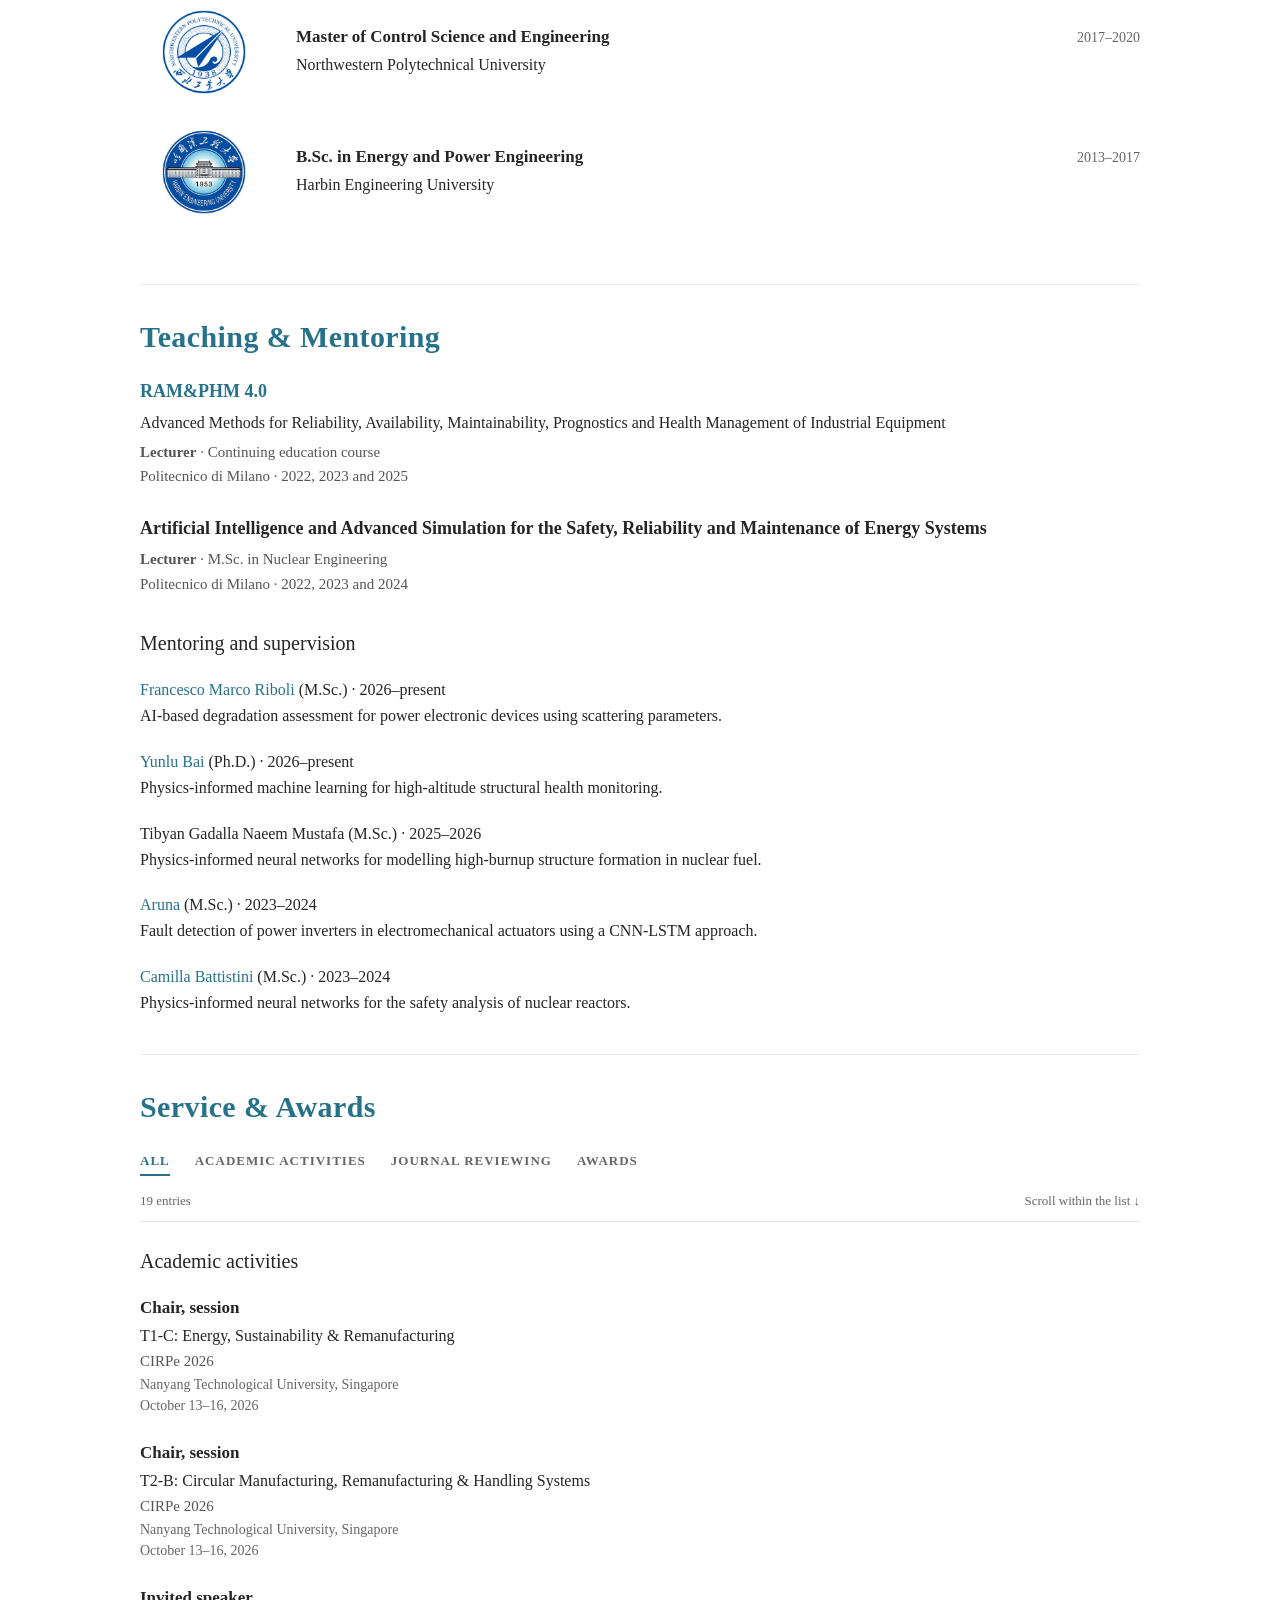
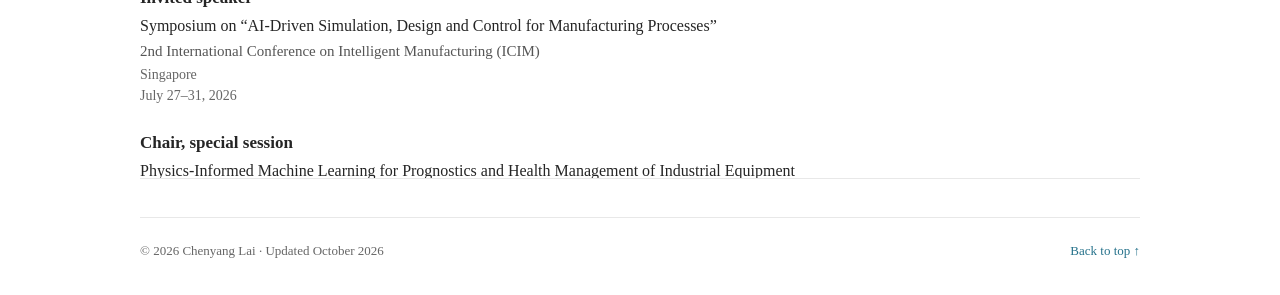
==== commit 23c86409: "Rename project to PIML for metal additive manufacturing" ====
--- a/index.html
+++ b/index.html
@@ -5,7 +5,7 @@
 <body><a class="skip" href="#main">Skip to content</a><header class="site-header"><div class="nav-wrap"><button class="menu-toggle" aria-expanded="false" aria-controls="main-navigation" type="button">Menu <span aria-hidden="true">☰</span></button><nav id="main-navigation" aria-label="Main navigation"><a href="#bio">Bio</a><a href="#projects">Project Experience</a><a href="#publications">Publications</a><a href="#experience">Experience</a><a href="#teaching">Teaching</a><a href="#service">Service</a><a href="assets/Chenyang_Lai_CV.pdf">CV</a></nav></div></header>
 <main id="main" class="wrap"><div class="profile" id="home"><img class="portrait" src="assets/chenyang-lai-scholar.jpg" alt="Chenyang Lai — Google Scholar profile photo" width="180" height="180"><div class="profile-info"><h1>Chenyang Lai <span class="chinese-name" lang="zh-Hans">(来晨阳)</span></h1><p>Research Fellow, Ph.D.<br>School of Mechanical and Aerospace Engineering<br>Nanyang Technological University, Singapore</p><p class="profile-links"><a href="mailto:chenyang.lai@ntu.edu.sg">Email</a><span aria-hidden="true"> / </span><a href="https://scholar.google.com/citations?user=Lm9uZqEAAAAJ">Google Scholar</a><span aria-hidden="true"> / </span><a href="https://github.com/wowSUNBOY">GitHub</a><span aria-hidden="true"> / </span><a href="https://www.linkedin.com/in/chenyang-lai-a20016196">LinkedIn</a><span aria-hidden="true"> / </span><a href="assets/Chenyang_Lai_CV.pdf">CV</a></p></div></div><section id="bio" aria-labelledby="bio-heading"><h2 id="bio-heading">Bio</h2><p>I am a Research Fellow at <a href="https://www.ntu.edu.sg/">Nanyang Technological University</a>, Singapore, working with <a href="https://dr.ntu.edu.sg/entities/person/Liang-Xuan">Prof. Xuan Liang</a>. My research interests include <strong>physics-informed machine learning (PIML)</strong>, industrial AI, AI safety and trustworthiness, manufacturing process modelling and monitoring, and <strong>prognostics and health management (PHM)</strong>. At NTU, I focus on predicting thermal and deformation fields in metal additive manufacturing using PIML and other AI methods.</p>
 <p>My broader research addresses process modelling, fault detection, degradation assessment and remaining useful life prediction when data are limited or operating conditions vary. Applications span semiconductor manufacturing, aerospace, power electronics and battery systems, supporting <strong>digital twins</strong> and <strong>predictive maintenance</strong>.</p>
-<p>Previously, I was a postdoctoral researcher at Politecnico di Milano. I also earned my Ph.D. there, under the supervision of <a href="https://www.energia.polimi.it/en/people/baraldi-piero-2/">Piero Baraldi</a> and <a href="https://www.energia.polimi.it/en/people/zio-enrico-2/">Enrico Zio</a>. Further details are available in my <a href="assets/Chenyang_Lai_CV.pdf">CV</a>.</p></section><section id="projects" aria-labelledby="projects-heading"><h2 id="projects-heading">Project Experience</h2><article class="project project-with-image"><figure class="project-visual"><div class="image-frame"><img src="assets/research/additive.webp" alt="Laser additive manufacturing equipment at NTU SC3DP" width="320" height="200" loading="lazy"></div></figure><div class="project-copy"><div class="project-head"><h3>Physics-informed additive manufacturing</h3><span class="project-time">2026–present · NTU</span></div><p>Thermal-field and deformation prediction for additive manufacturing using physics-informed neural networks and neural operators combined with transfer learning. This work is part of a Singapore Ministry of Education project on simulation, structural design and process optimization.</p><div class="project-links"></div></div></article><article class="project project-with-image"><figure class="project-visual"><div class="image-frame"><img src="assets/research/safepower-energy.webp" alt="Wind turbines, solar panels and electricity transmission lines from the SAFEPOWER project homepage" width="320" height="200" loading="lazy"></div></figure><div class="project-copy"><div class="project-head"><h3>SAFEPOWER</h3><span class="project-time">2025–2026 · European Union</span></div><p>Degradation assessment and remaining useful life prediction for power electronics, S-parameter-based device monitoring, and reinforcement learning for converter limp-mode management. This work is conducted in collaboration with the University of Warwick (UK), the University of Technology Tarbes Occitanie Pyrenees (UTTOP, France), and Power Electronics España, S.L.</p><div class="project-links"><a href="https://www.safepowerproject.eu/">SAFEPOWER project ↗</a></div></div></article><article class="project project-with-image"><figure class="project-visual"><div class="image-frame"><img src="assets/research/mosaic.webp" alt="Electronic components and semiconductor technology from the MOSAIC project website" width="320" height="200" loading="lazy"></div></figure><div class="project-copy"><div class="project-head"><h3>MOSAIC</h3><span class="project-time">2025–2026 · European Union</span></div><p>Anomaly detection for semiconductor manufacturing using pretrained vision–language representations, in collaboration with Infineon Technologies Austria.</p><div class="project-links"><a href="https://chips-mosaic.eu/">MOSAIC project ↗</a></div></div></article><article class="project project-with-image"><figure class="project-visual"><div class="image-frame"><img src="assets/research/irel40.webp" alt="Bosch induction cooktop featured by the iRel40 project" width="320" height="200" loading="lazy"></div></figure><div class="project-copy"><div class="project-head"><h3>iRel40 — Intelligent Reliability 4.0</h3><span class="project-time">2021–2023 · European Union</span></div><p>Temperature estimation, health assessment and remaining useful life prediction for electronic components, including IGBTs used in induction cooktops. This work is conducted in collaboration with BSH Electrodomésticos España (Spain).</p><div class="project-links"><a href="https://www.irel40.eu/">iRel40 project ↗</a></div></div></article></section><section id="publications" aria-labelledby="publications-heading"><h2 id="publications-heading">Publications</h2><p class="section-intro"><a href="https://scholar.google.com/citations?user=Lm9uZqEAAAAJ">Google Scholar</a> · <a href="assets/publications.bib" download>Download all citations</a></p>
+<p>Previously, I was a postdoctoral researcher at Politecnico di Milano. I also earned my Ph.D. there, under the supervision of <a href="https://www.energia.polimi.it/en/people/baraldi-piero-2/">Piero Baraldi</a> and <a href="https://www.energia.polimi.it/en/people/zio-enrico-2/">Enrico Zio</a>. Further details are available in my <a href="assets/Chenyang_Lai_CV.pdf">CV</a>.</p></section><section id="projects" aria-labelledby="projects-heading"><h2 id="projects-heading">Project Experience</h2><article class="project project-with-image"><figure class="project-visual"><div class="image-frame"><img src="assets/research/additive.webp" alt="Laser additive manufacturing equipment at NTU SC3DP" width="320" height="200" loading="lazy"></div></figure><div class="project-copy"><div class="project-head"><h3>PIML for metal additive manufacturing</h3><span class="project-time">2026–present · NTU</span></div><p>Thermal-field and deformation prediction for additive manufacturing using physics-informed neural networks and neural operators combined with transfer learning. This work is part of a Singapore Ministry of Education project on simulation, structural design and process optimization.</p><div class="project-links"></div></div></article><article class="project project-with-image"><figure class="project-visual"><div class="image-frame"><img src="assets/research/safepower-energy.webp" alt="Wind turbines, solar panels and electricity transmission lines from the SAFEPOWER project homepage" width="320" height="200" loading="lazy"></div></figure><div class="project-copy"><div class="project-head"><h3>SAFEPOWER</h3><span class="project-time">2025–2026 · European Union</span></div><p>Degradation assessment and remaining useful life prediction for power electronics, S-parameter-based device monitoring, and reinforcement learning for converter limp-mode management. This work is conducted in collaboration with the University of Warwick (UK), the University of Technology Tarbes Occitanie Pyrenees (UTTOP, France), and Power Electronics España, S.L.</p><div class="project-links"><a href="https://www.safepowerproject.eu/">SAFEPOWER project ↗</a></div></div></article><article class="project project-with-image"><figure class="project-visual"><div class="image-frame"><img src="assets/research/mosaic.webp" alt="Electronic components and semiconductor technology from the MOSAIC project website" width="320" height="200" loading="lazy"></div></figure><div class="project-copy"><div class="project-head"><h3>MOSAIC</h3><span class="project-time">2025–2026 · European Union</span></div><p>Anomaly detection for semiconductor manufacturing using pretrained vision–language representations, in collaboration with Infineon Technologies Austria.</p><div class="project-links"><a href="https://chips-mosaic.eu/">MOSAIC project ↗</a></div></div></article><article class="project project-with-image"><figure class="project-visual"><div class="image-frame"><img src="assets/research/irel40.webp" alt="Bosch induction cooktop featured by the iRel40 project" width="320" height="200" loading="lazy"></div></figure><div class="project-copy"><div class="project-head"><h3>iRel40 — Intelligent Reliability 4.0</h3><span class="project-time">2021–2023 · European Union</span></div><p>Temperature estimation, health assessment and remaining useful life prediction for electronic components, including IGBTs used in induction cooktops. This work is conducted in collaboration with BSH Electrodomésticos España (Spain).</p><div class="project-links"><a href="https://www.irel40.eu/">iRel40 project ↗</a></div></div></article></section><section id="publications" aria-labelledby="publications-heading"><h2 id="publications-heading">Publications</h2><p class="section-intro"><a href="https://scholar.google.com/citations?user=Lm9uZqEAAAAJ">Google Scholar</a> · <a href="assets/publications.bib" download>Download all citations</a></p>
 <div class="filters" role="group" aria-label="Publication filter"><button type="button" data-filter="all" aria-pressed="true">All</button><button type="button" data-filter="journal" aria-pressed="false">Journal</button><button type="button" data-filter="conference" aria-pressed="false">Conferences &amp; Workshops</button><button type="button" data-filter="manuscript" aria-pressed="false">Manuscripts</button></div>
 <div class="publication-help"><span id="filter-status" role="status">27 entries</span><span id="scroll-hint">Scroll within the list ↓</span></div>
 <div id="publication-window" class="publication-window" tabindex="0" role="region" aria-label="Publications and presentations" aria-describedby="scroll-hint"><article class="publication publication-with-image" data-type="journal" data-id="pida"><figure class="paper-visual"><div class="image-frame"><img src="assets/research/pida.webp" alt="Fig. 1 · physics-informed domain adaptation from the author’s original manuscript" width="320" height="200" loading="lazy"></div></figure><div class="publication-copy">
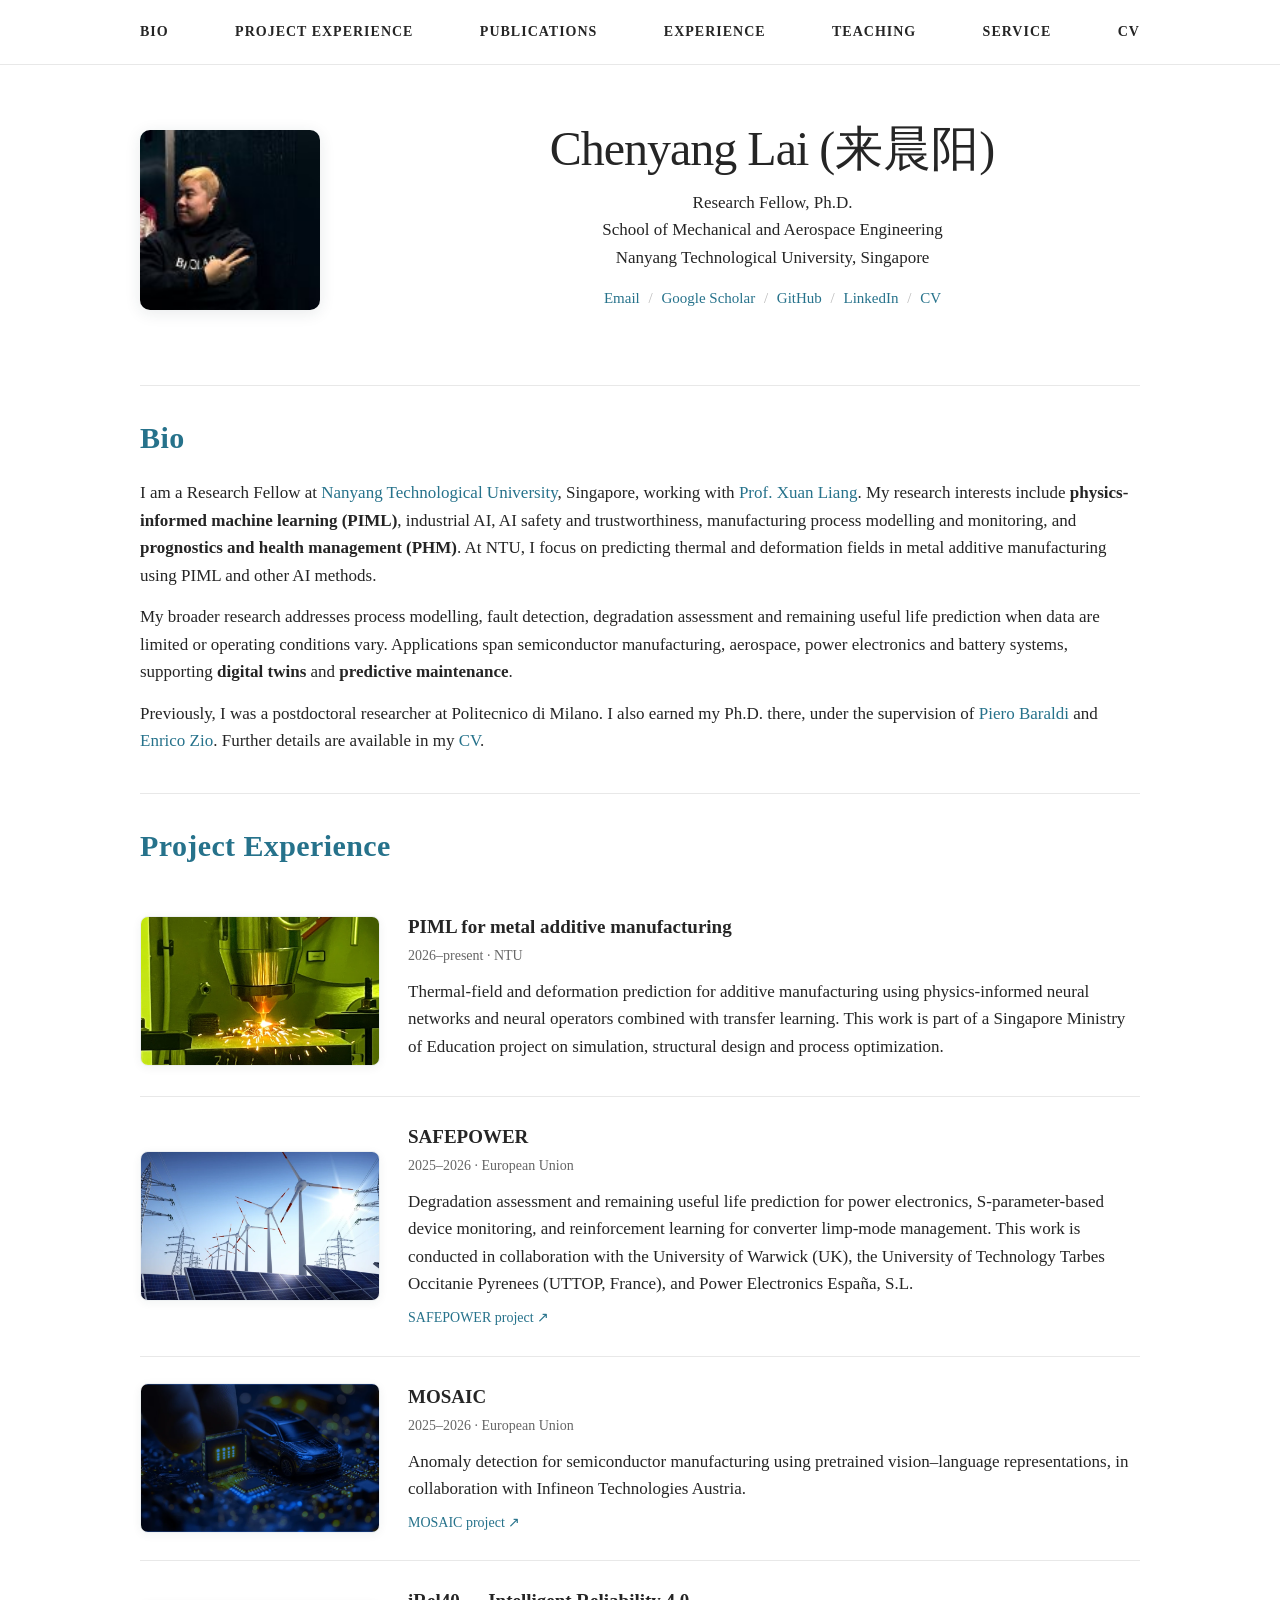
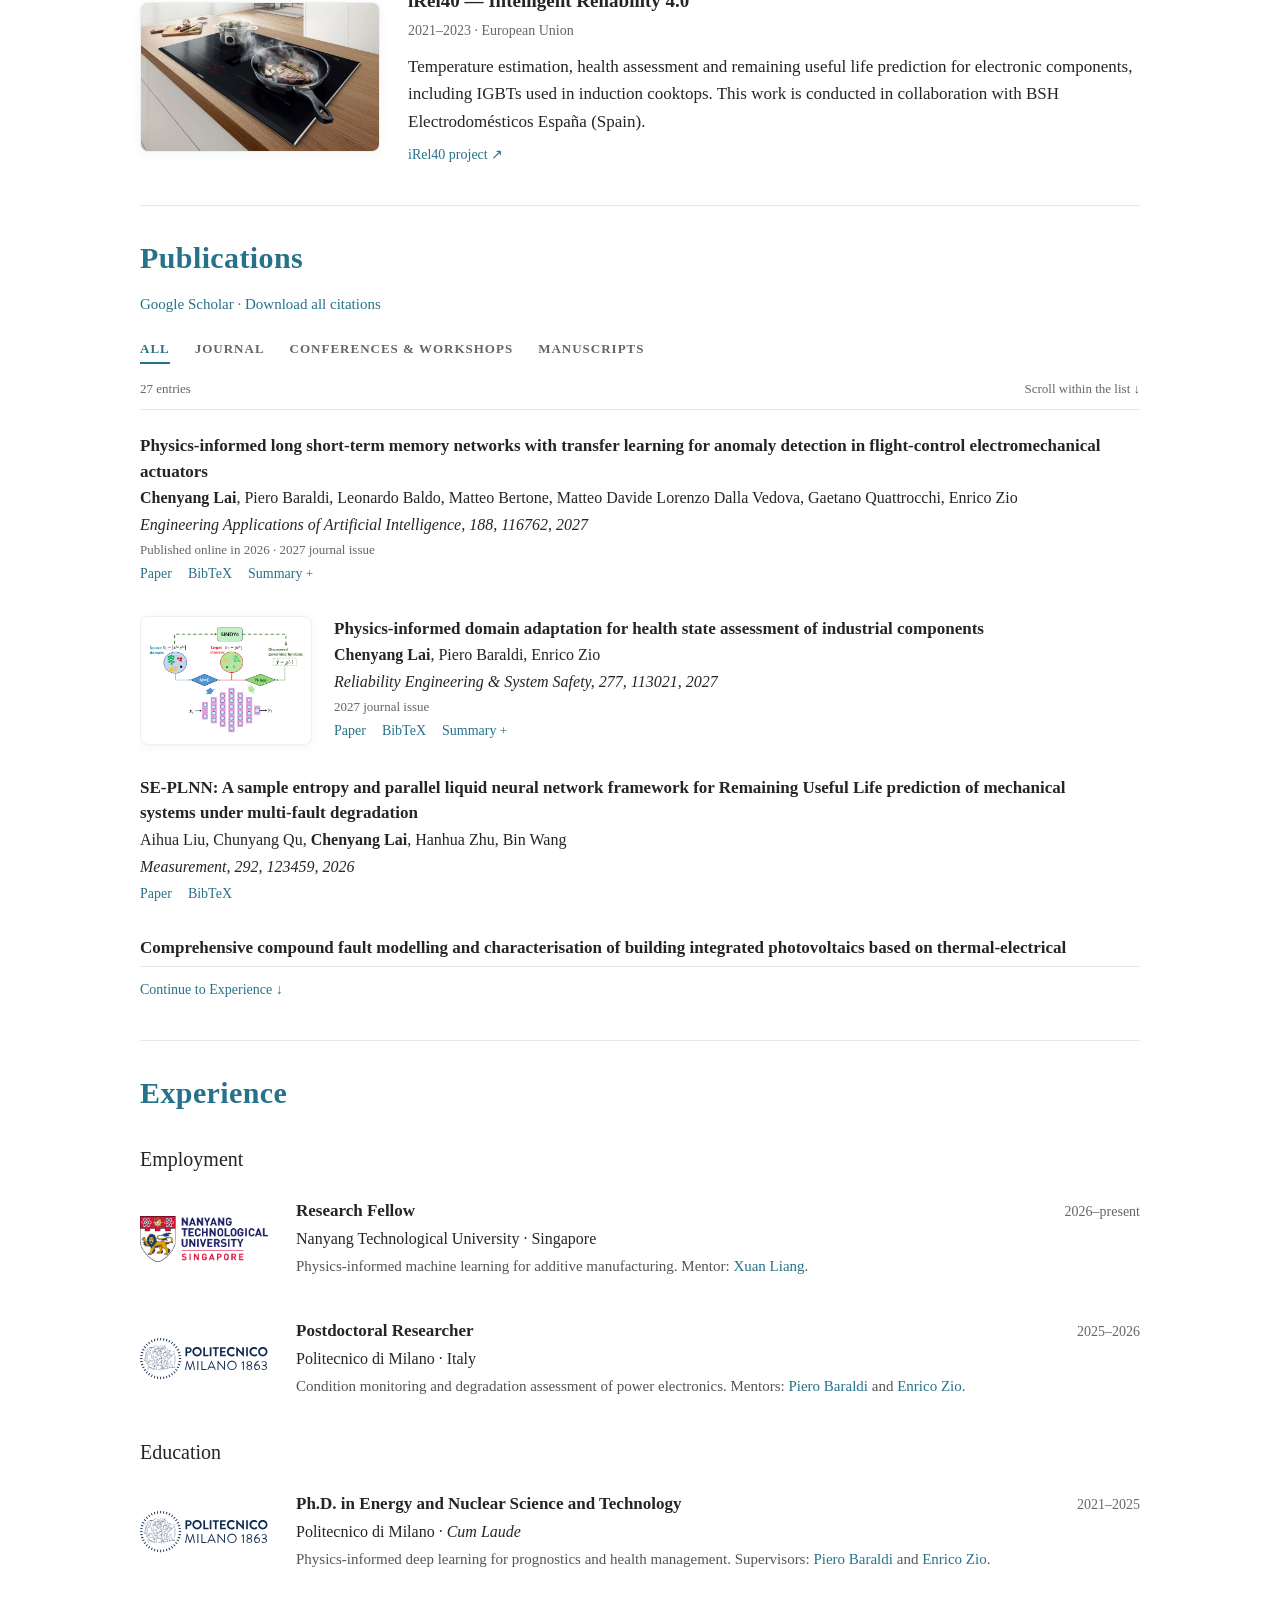
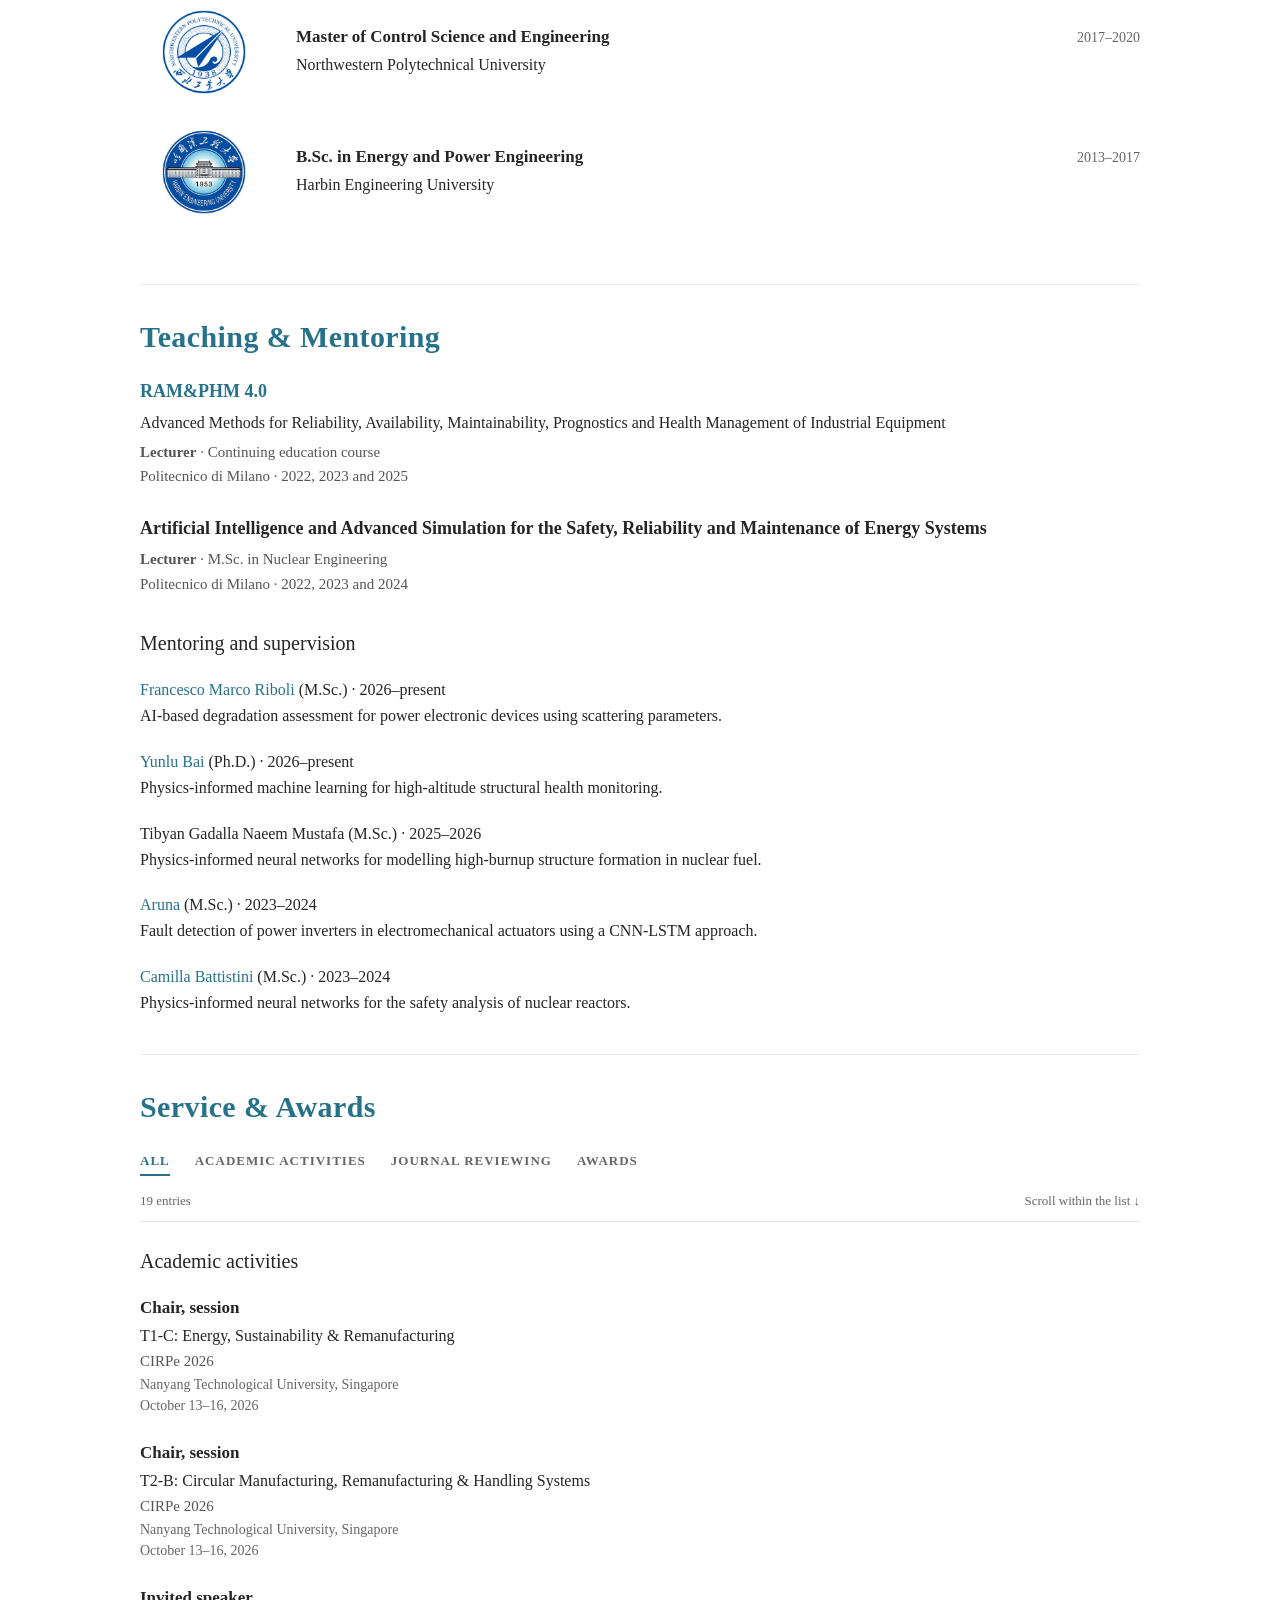
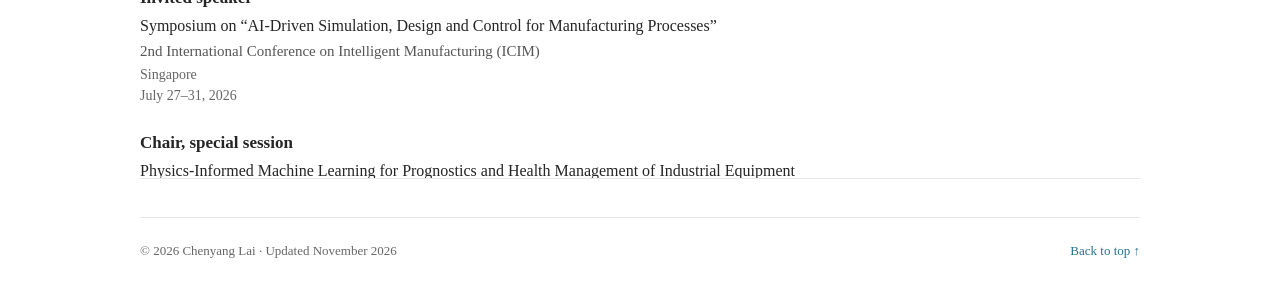
==== commit 76a9e255: "Add published EAAI TL-PILSTM article and updated CV" ====
--- a/index.html
+++ b/index.html
@@ -3,12 +3,14 @@
 <title>Chenyang Lai (来晨阳)</title><meta name="description" content="Chenyang Lai (来晨阳), Research Fellow at Nanyang Technological University. Physics-informed AI for manufacturing, energy and infrastructure; industrial AI and predictive maintenance.">
 <meta name="theme-color" content="#ffffff"><link rel="icon" href="assets/favicon.svg" type="image/svg+xml"><link rel="stylesheet" href="style.css"><script src="app.js" defer></script></head>
 <body><a class="skip" href="#main">Skip to content</a><header class="site-header"><div class="nav-wrap"><button class="menu-toggle" aria-expanded="false" aria-controls="main-navigation" type="button">Menu <span aria-hidden="true">☰</span></button><nav id="main-navigation" aria-label="Main navigation"><a href="#bio">Bio</a><a href="#projects">Project Experience</a><a href="#publications">Publications</a><a href="#experience">Experience</a><a href="#teaching">Teaching</a><a href="#service">Service</a><a href="assets/Chenyang_Lai_CV.pdf">CV</a></nav></div></header>
-<main id="main" class="wrap"><div class="profile" id="home"><img class="portrait" src="assets/chenyang-lai-scholar.jpg" alt="Chenyang Lai — Google Scholar profile photo" width="180" height="180"><div class="profile-info"><h1>Chenyang Lai <span class="chinese-name" lang="zh-Hans">(来晨阳)</span></h1><p>Research Fellow, Ph.D.<br>School of Mechanical and Aerospace Engineering<br>Nanyang Technological University, Singapore</p><p class="profile-links"><a href="mailto:chenyang.lai@ntu.edu.sg">Email</a><span aria-hidden="true"> / </span><a href="https://scholar.google.com/citations?user=Lm9uZqEAAAAJ">Google Scholar</a><span aria-hidden="true"> / </span><a href="https://github.com/wowSUNBOY">GitHub</a><span aria-hidden="true"> / </span><a href="https://www.linkedin.com/in/chenyang-lai-a20016196">LinkedIn</a><span aria-hidden="true"> / </span><a href="assets/Chenyang_Lai_CV.pdf">CV</a></p></div></div><section id="bio" aria-labelledby="bio-heading"><h2 id="bio-heading">Bio</h2><p>I am a Research Fellow at <a href="https://www.ntu.edu.sg/">Nanyang Technological University</a>, Singapore, working with <a href="https://dr.ntu.edu.sg/entities/person/Liang-Xuan">Prof. Xuan Liang</a>. My research interests include <strong>physics-informed machine learning (PIML)</strong>, industrial AI, AI safety and trustworthiness, manufacturing process modelling and monitoring, and <strong>prognostics and health management (PHM)</strong>. At NTU, I focus on predicting thermal and deformation fields in metal additive manufacturing using PIML and other AI methods.</p>
+<main id="main" class="wrap"><div class="profile" id="home"><img class="portrait" src="assets/chenyang-lai-scholar.jpg" alt="Chenyang Lai — Google Scholar profile photo" width="180" height="180"><div class="profile-info"><h1>Chenyang Lai <span class="chinese-name" lang="zh-Hans">(来晨阳)</span></h1><p>Research Fellow, Ph.D.<br>School of Mechanical and Aerospace Engineering<br>Nanyang Technological University, Singapore</p><p class="profile-links"><a href="mailto:chenyang.lai@ntu.edu.sg">Email</a><span aria-hidden="true"> / </span><a href="https://scholar.google.com/citations?user=Lm9uZqEAAAAJ">Google Scholar</a><span aria-hidden="true"> / </span><a href="https://github.com/ChenyangLai-Research">GitHub</a><span aria-hidden="true"> / </span><a href="https://www.linkedin.com/in/chenyang-lai-a20016196">LinkedIn</a><span aria-hidden="true"> / </span><a href="assets/Chenyang_Lai_CV.pdf">CV</a></p></div></div><section id="bio" aria-labelledby="bio-heading"><h2 id="bio-heading">Bio</h2><p>I am a Research Fellow at <a href="https://www.ntu.edu.sg/">Nanyang Technological University</a>, Singapore, working with <a href="https://dr.ntu.edu.sg/entities/person/Liang-Xuan">Prof. Xuan Liang</a>. My research interests include <strong>physics-informed machine learning (PIML)</strong>, industrial AI, AI safety and trustworthiness, manufacturing process modelling and monitoring, and <strong>prognostics and health management (PHM)</strong>. At NTU, I focus on predicting thermal and deformation fields in metal additive manufacturing using PIML and other AI methods.</p>
 <p>My broader research addresses process modelling, fault detection, degradation assessment and remaining useful life prediction when data are limited or operating conditions vary. Applications span semiconductor manufacturing, aerospace, power electronics and battery systems, supporting <strong>digital twins</strong> and <strong>predictive maintenance</strong>.</p>
 <p>Previously, I was a postdoctoral researcher at Politecnico di Milano. I also earned my Ph.D. there, under the supervision of <a href="https://www.energia.polimi.it/en/people/baraldi-piero-2/">Piero Baraldi</a> and <a href="https://www.energia.polimi.it/en/people/zio-enrico-2/">Enrico Zio</a>. Further details are available in my <a href="assets/Chenyang_Lai_CV.pdf">CV</a>.</p></section><section id="projects" aria-labelledby="projects-heading"><h2 id="projects-heading">Project Experience</h2><article class="project project-with-image"><figure class="project-visual"><div class="image-frame"><img src="assets/research/additive.webp" alt="Laser additive manufacturing equipment at NTU SC3DP" width="320" height="200" loading="lazy"></div></figure><div class="project-copy"><div class="project-head"><h3>PIML for metal additive manufacturing</h3><span class="project-time">2026–present · NTU</span></div><p>Thermal-field and deformation prediction for additive manufacturing using physics-informed neural networks and neural operators combined with transfer learning. This work is part of a Singapore Ministry of Education project on simulation, structural design and process optimization.</p><div class="project-links"></div></div></article><article class="project project-with-image"><figure class="project-visual"><div class="image-frame"><img src="assets/research/safepower-energy.webp" alt="Wind turbines, solar panels and electricity transmission lines from the SAFEPOWER project homepage" width="320" height="200" loading="lazy"></div></figure><div class="project-copy"><div class="project-head"><h3>SAFEPOWER</h3><span class="project-time">2025–2026 · European Union</span></div><p>Degradation assessment and remaining useful life prediction for power electronics, S-parameter-based device monitoring, and reinforcement learning for converter limp-mode management. This work is conducted in collaboration with the University of Warwick (UK), the University of Technology Tarbes Occitanie Pyrenees (UTTOP, France), and Power Electronics España, S.L.</p><div class="project-links"><a href="https://www.safepowerproject.eu/">SAFEPOWER project ↗</a></div></div></article><article class="project project-with-image"><figure class="project-visual"><div class="image-frame"><img src="assets/research/mosaic.webp" alt="Electronic components and semiconductor technology from the MOSAIC project website" width="320" height="200" loading="lazy"></div></figure><div class="project-copy"><div class="project-head"><h3>MOSAIC</h3><span class="project-time">2025–2026 · European Union</span></div><p>Anomaly detection for semiconductor manufacturing using pretrained vision–language representations, in collaboration with Infineon Technologies Austria.</p><div class="project-links"><a href="https://chips-mosaic.eu/">MOSAIC project ↗</a></div></div></article><article class="project project-with-image"><figure class="project-visual"><div class="image-frame"><img src="assets/research/irel40.webp" alt="Bosch induction cooktop featured by the iRel40 project" width="320" height="200" loading="lazy"></div></figure><div class="project-copy"><div class="project-head"><h3>iRel40 — Intelligent Reliability 4.0</h3><span class="project-time">2021–2023 · European Union</span></div><p>Temperature estimation, health assessment and remaining useful life prediction for electronic components, including IGBTs used in induction cooktops. This work is conducted in collaboration with BSH Electrodomésticos España (Spain).</p><div class="project-links"><a href="https://www.irel40.eu/">iRel40 project ↗</a></div></div></article></section><section id="publications" aria-labelledby="publications-heading"><h2 id="publications-heading">Publications</h2><p class="section-intro"><a href="https://scholar.google.com/citations?user=Lm9uZqEAAAAJ">Google Scholar</a> · <a href="assets/publications.bib" download>Download all citations</a></p>
 <div class="filters" role="group" aria-label="Publication filter"><button type="button" data-filter="all" aria-pressed="true">All</button><button type="button" data-filter="journal" aria-pressed="false">Journal</button><button type="button" data-filter="conference" aria-pressed="false">Conferences &amp; Workshops</button><button type="button" data-filter="manuscript" aria-pressed="false">Manuscripts</button></div>
 <div class="publication-help"><span id="filter-status" role="status">27 entries</span><span id="scroll-hint">Scroll within the list ↓</span></div>
-<div id="publication-window" class="publication-window" tabindex="0" role="region" aria-label="Publications and presentations" aria-describedby="scroll-hint"><article class="publication publication-with-image" data-type="journal" data-id="pida"><figure class="paper-visual"><div class="image-frame"><img src="assets/research/pida.webp" alt="Fig. 1 · physics-informed domain adaptation from the author’s original manuscript" width="320" height="200" loading="lazy"></div></figure><div class="publication-copy">
+<div id="publication-window" class="publication-window" tabindex="0" role="region" aria-label="Publications and presentations" aria-describedby="scroll-hint"><article class="publication " data-type="journal" data-id="ema-transfer"><div class="publication-copy">
+<h3><a href="https://doi.org/10.1016/j.engappai.2026.116762">Physics-informed long short-term memory networks with transfer learning for anomaly detection in flight-control electromechanical actuators</a></h3><p class="authors"><strong>Chenyang Lai</strong>, Piero Baraldi, Leonardo Baldo, Matteo Bertone, Matteo Davide Lorenzo Dalla Vedova, Gaetano Quattrocchi, Enrico Zio</p><p class="venue"><em>Engineering Applications of Artificial Intelligence, 188, 116762, 2027</em></p><p class="pub-note">Published online in 2026 · 2027 journal issue</p>
+<div class="pub-links"><a href="https://doi.org/10.1016/j.engappai.2026.116762">Paper</a><a href="assets/ema-transfer.bib" download>BibTeX</a><details><summary>Summary</summary><p>Physics-informed LSTM networks reconstruct the motor position of flight-control electromechanical actuators. Pre-training on simulated data and fine-tuning on scarce field data support transfer to real operation; a sequential probability ratio test detects anomalies from reconstruction residuals.</p></details></div></div></article><article class="publication publication-with-image" data-type="journal" data-id="pida"><figure class="paper-visual"><div class="image-frame"><img src="assets/research/pida.webp" alt="Fig. 1 · physics-informed domain adaptation from the author’s original manuscript" width="320" height="200" loading="lazy"></div></figure><div class="publication-copy">
 <h3><a href="https://doi.org/10.1016/j.ress.2026.113021">Physics-informed domain adaptation for health state assessment of industrial components</a></h3><p class="authors"><strong>Chenyang Lai</strong>, Piero Baraldi, Enrico Zio</p><p class="venue"><em>Reliability Engineering &amp; System Safety, 277, 113021, 2027</em></p><p class="pub-note">2027 journal issue</p>
 <div class="pub-links"><a href="https://doi.org/10.1016/j.ress.2026.113021">Paper</a><a href="assets/pida.bib" download>BibTeX</a><details><summary>Summary</summary><p>Transferring health assessment between operating domains by combining shared representations, distribution alignment and physical degradation dynamics. The aim is to make use of labelled source data when health labels in the target domain are scarce.</p></details></div></div></article><article class="publication " data-type="journal" data-id="se-plnn"><div class="publication-copy">
 <h3><a href="https://doi.org/10.1016/j.measurement.2026.123459">SE-PLNN: A sample entropy and parallel liquid neural network framework for Remaining Useful Life prediction of mechanical systems under multi-fault degradation</a></h3><p class="authors">Aihua Liu, Chunyang Qu, <strong>Chenyang Lai</strong>, Hanhua Zhu, Bin Wang</p><p class="venue"><em>Measurement, 292, 123459, 2026</em></p>
@@ -60,6 +62,4 @@
 <h3>PIDEL: Physics-Informed Deep Evidential Long Short-Term Memory Networks for Remaining Useful Life Prediction with Uncertainty Quantification of Electronic Components</h3><p class="authors"><strong>Chenyang Lai</strong>, Piero Baraldi, Enrico Zio</p><p class="venue"><em>2026</em></p><p class="pub-note">In preparation</p>
 <div class="pub-links"><a href="assets/pidel.bib" download>BibTeX</a></div></div></article><article class="publication " data-type="manuscript" data-id="few-shot-vlm"><div class="publication-copy">
 <h3>Few-Shot Anomaly Detection under Data Scarcity Using Pretrained Vision-Language Representations and Dropout-Calibrated Decision Boundaries</h3><p class="authors"><strong>Chenyang Lai</strong>, Xuan Liang, Li Ran, Enrico Zio</p><p class="venue"><em>Advanced Engineering Informatics, 2026</em></p><p class="pub-note">Under review</p>
-<div class="pub-links"><a href="assets/few-shot-vlm.bib" download>BibTeX</a></div></div></article><article class="publication " data-type="manuscript" data-id="ema-transfer"><div class="publication-copy">
-<h3>Physics-informed long short-term memory networks with transfer learning for anomaly detection in electromechanical actuators</h3><p class="authors"><strong>Chenyang Lai</strong>, Piero Baraldi, Leonardo Baldo, Matteo Bertone, Matteo Davide Lorenzo Dalla Vedova, Gaetano Quattrocchi, Enrico Zio</p><p class="venue"><em>Engineering Applications of Artificial Intelligence, 2026</em></p><p class="pub-note">Under review</p>
-<div class="pub-links"><a href="assets/ema-transfer.bib" download>BibTeX</a></div></div></article></div><p class="after-publications"><a href="#experience">Continue to Experience ↓</a></p></section><section id="experience" aria-labelledby="experience-heading"><h2 id="experience-heading">Experience</h2><h3 class="subheading">Employment</h3><div class="timeline-row"><div class="institution-logo"><img src="assets/institutions/ntu.png" alt="Nanyang Technological University emblem" width="128" height="84" loading="lazy"></div><div class="timeline-content"><div class="appointment-heading"><h3>Research Fellow</h3><span class="time">2026–present</span></div><p class="institution-name">Nanyang Technological University · Singapore</p><p class="detail">Physics-informed machine learning for additive manufacturing. Mentor: <a class="text-link" href="https://dr.ntu.edu.sg/entities/person/Liang-Xuan">Xuan Liang</a>.</p></div></div><div class="timeline-row"><div class="institution-logo"><img src="assets/institutions/polimi.svg" alt="Politecnico di Milano emblem" width="128" height="84" loading="lazy"></div><div class="timeline-content"><div class="appointment-heading"><h3>Postdoctoral Researcher</h3><span class="time">2025–2026</span></div><p class="institution-name">Politecnico di Milano · Italy</p><p class="detail">Condition monitoring and degradation assessment of power electronics. Mentors: <a href="https://www.energia.polimi.it/en/people/baraldi-piero-2/">Piero Baraldi</a> and <a href="https://www.energia.polimi.it/en/people/zio-enrico-2/">Enrico Zio</a>.</p></div></div><h3 class="subheading">Education</h3><div class="timeline-row"><div class="institution-logo"><img src="assets/institutions/polimi.svg" alt="Politecnico di Milano emblem" width="128" height="84" loading="lazy"></div><div class="timeline-content"><div class="appointment-heading"><h3>Ph.D. in Energy and Nuclear Science and Technology</h3><span class="time">2021–2025</span></div><p class="institution-name">Politecnico di Milano · <i>Cum Laude</i></p><p class="detail">Physics-informed deep learning for prognostics and health management. Supervisors: <a href="https://www.energia.polimi.it/en/people/baraldi-piero-2/">Piero Baraldi</a> and <a href="https://www.energia.polimi.it/en/people/zio-enrico-2/">Enrico Zio</a>.</p></div></div><div class="timeline-row"><div class="institution-logo circular-emblem"><img src="assets/institutions/npu-normalized.png" alt="Northwestern Polytechnical University emblem" width="128" height="84" loading="lazy"></div><div class="timeline-content"><div class="appointment-heading"><h3>Master of Control Science and Engineering</h3><span class="time">2017–2020</span></div><p class="institution-name">Northwestern Polytechnical University</p><p class="detail"></p></div></div><div class="timeline-row"><div class="institution-logo circular-emblem"><img src="assets/institutions/heu-normalized.png" alt="Harbin Engineering University emblem" width="128" height="84" loading="lazy"></div><div class="timeline-content"><div class="appointment-heading"><h3>B.Sc. in Energy and Power Engineering</h3><span class="time">2013–2017</span></div><p class="institution-name">Harbin Engineering University</p><p class="detail"></p></div></div></section><section id="teaching" aria-labelledby="teaching-heading"><h2 id="teaching-heading">Teaching &amp; Mentoring</h2><ul class="plain-list teaching-courses"><li><h3><a href="https://www.corsoram-phm.energia.polimi.it/">RAM&amp;PHM 4.0</a></h3><p class="course-title">Advanced Methods for Reliability, Availability, Maintainability, Prognostics and Health Management of Industrial Equipment</p><p class="course-context"><strong>Lecturer</strong> · Continuing education course<br>Politecnico di Milano · 2022, 2023 and 2025</p></li><li><h3>Artificial Intelligence and Advanced Simulation for the Safety, Reliability and Maintenance of Energy Systems</h3><p class="course-context"><strong>Lecturer</strong> · M.Sc. in Nuclear Engineering<br>Politecnico di Milano · 2022, 2023 and 2024</p></li></ul><h3 class="subheading">Mentoring and supervision</h3><ul class="plain-list mentoring"><li><a href="https://www.linkedin.com/in/francesco-marco-riboli/">Francesco Marco Riboli</a> (M.Sc.) · 2026–present<br>AI-based degradation assessment for power electronic devices using scattering parameters.</li><li><a href="https://www.linkedin.com/in/yunlu-bai-727a303a8/">Yunlu Bai</a> (Ph.D.) · 2026–present<br>Physics-informed machine learning for high-altitude structural health monitoring.</li><li>Tibyan Gadalla Naeem Mustafa (M.Sc.) · 2025–2026<br>Physics-informed neural networks for modelling high-burnup structure formation in nuclear fuel.</li><li><a href="https://www.linkedin.com/in/arunaaruna/">Aruna</a> (M.Sc.) · 2023–2024<br>Fault detection of power inverters in electromechanical actuators using a CNN-LSTM approach.</li><li><a href="https://www.linkedin.com/in/battistinicamilla/">Camilla Battistini</a> (M.Sc.) · 2023–2024<br>Physics-informed neural networks for the safety analysis of nuclear reactors.</li></ul></section><section id="service" aria-labelledby="service-heading"><h2 id="service-heading">Service &amp; Awards</h2><div class="filters service-filters" role="group" aria-label="Service and awards filter"><button type="button" data-service-filter="all" aria-pressed="true" aria-controls="service-window">All</button><button type="button" data-service-filter="activities" aria-pressed="false" aria-controls="service-window">Academic activities</button><button type="button" data-service-filter="reviewing" aria-pressed="false" aria-controls="service-window">Journal reviewing</button><button type="button" data-service-filter="awards" aria-pressed="false" aria-controls="service-window">Awards</button></div><div class="service-help"><span id="service-filter-status" role="status">19 entries</span><span id="service-scroll-hint">Scroll within the list ↓</span></div><div id="service-window" class="service-window" tabindex="0" role="region" aria-label="Academic service and awards" aria-describedby="service-scroll-hint"><div class="service-category" data-service-type="activities"><h3 class="subheading">Academic activities</h3><ul class="plain-list service-activities"><li><h4>Chair, session</h4><p class="service-title">T1-C: Energy, Sustainability &amp; Remanufacturing</p><p class="service-event">CIRPe 2026</p><p class="service-meta"><span>Nanyang Technological University, Singapore</span><time>October 13–16, 2026</time></p></li><li><h4>Chair, session</h4><p class="service-title">T2-B: Circular Manufacturing, Remanufacturing &amp; Handling Systems</p><p class="service-event">CIRPe 2026</p><p class="service-meta"><span>Nanyang Technological University, Singapore</span><time>October 13–16, 2026</time></p></li><li><h4>Invited speaker</h4><p class="service-title">Symposium on “AI-Driven Simulation, Design and Control for Manufacturing Processes”</p><p class="service-event">2nd International Conference on Intelligent Manufacturing (ICIM)</p><p class="service-meta"><span>Singapore</span><time>July 27–31, 2026</time></p></li><li><h4>Chair, special session</h4><p class="service-title">Physics-Informed Machine Learning for Prognostics and Health Management of Industrial Equipment</p><p class="service-event">10th International Conference on Reliability Engineering (ICRE)</p><p class="service-meta"><span>Hangzhou, China</span><time>July 19–21, 2026</time></p></li><li><h4>Co-chair</h4><p class="service-event">10th International Conference on Reliability Engineering (ICRE)</p><p class="service-meta"><span>Hangzhou, China</span><time>July 19–21, 2026</time></p></li><li><h4>Chair, special session</h4><p class="service-title">SS-06: Physics-Informed Machine Learning for Reliability, Availability, Maintainability and Safety (RAMS)</p><p class="service-event">European Safety and Reliability Conference (ESREL)</p><p class="service-meta"><span>Braga, Portugal</span><time>June 14–19, 2026</time></p></li><li><h4>Chair, special session</h4><p class="service-title">SS-10: Development and Application of Methods for Enhancing the Reliability of Power Electronics Devices</p><p class="service-event">European Safety and Reliability Conference (ESREL)</p><p class="service-meta"><span>Braga, Portugal</span><time>June 14–19, 2026</time></p></li><li><h4>Invited scholar</h4><p class="service-event">Silk Road International Symposium (SRIS)</p><p class="service-meta"><span>Xi’an Jiaotong University, Xi’an, China</span><time>November 1–4, 2025</time></p></li></ul></div><div class="service-category" data-service-type="reviewing"><h3 class="subheading">Journal reviewing</h3><ul class="plain-list reviewing-list"><li><em>Mechanical Systems and Signal Processing</em></li><li><em>Reliability Engineering &amp; System Safety</em></li><li><em>Proceedings of the Institution of Mechanical Engineers, Part O: Journal of Risk and Reliability</em></li><li><em>IEEE Transactions on Industrial Informatics</em></li><li><em>IEEE Transactions on Transportation Electrification</em></li><li><em>IEEE Journal of Emerging and Selected Topics in Power Electronics</em></li><li><em>Applied Soft Computing</em></li></ul></div><div class="service-category" data-service-type="awards"><h3 class="subheading">Awards</h3><ul class="plain-list awards-list"><li><h4>Best Presentation Award</h4><p class="award-work">Anomaly detection in power inverters of electromechanical actuators based on convolutional neural network and long short-term memory cells</p><p class="award-organization">9th International Conference on System Reliability and Safety (ICSRS), IEEE</p><p class="service-meta"><time>2025</time></p></li><li><h4>Best Presentation Award</h4><p class="award-work">Fault detection in electro-mechanical actuators by physics-informed long short-term memory networks</p><p class="award-organization">7th International Conference on System Reliability and Safety (ICSRS), IEEE</p><p class="service-meta"><time>2023</time></p></li><li><h4>Outstanding Postgraduate Award</h4><p class="award-organization">Northwestern Polytechnical University</p><p class="service-meta"><time>2020</time></p></li><li><h4>Second Prize in the National Postgraduate Mathematical Modeling Competition</h4><p class="service-meta"><time>2018</time></p></li></ul></div></div></section><footer><span>© 2026 Chenyang Lai · Updated October 2026</span><a href="#home">Back to top ↑</a></footer></main></body></html>+<div class="pub-links"><a href="assets/few-shot-vlm.bib" download>BibTeX</a></div></div></article></div><p class="after-publications"><a href="#experience">Continue to Experience ↓</a></p></section><section id="experience" aria-labelledby="experience-heading"><h2 id="experience-heading">Experience</h2><h3 class="subheading">Employment</h3><div class="timeline-row"><div class="institution-logo"><img src="assets/institutions/ntu.png" alt="Nanyang Technological University emblem" width="128" height="84" loading="lazy"></div><div class="timeline-content"><div class="appointment-heading"><h3>Research Fellow</h3><span class="time">2026–present</span></div><p class="institution-name">Nanyang Technological University · Singapore</p><p class="detail">Physics-informed machine learning for additive manufacturing. Mentor: <a class="text-link" href="https://dr.ntu.edu.sg/entities/person/Liang-Xuan">Xuan Liang</a>.</p></div></div><div class="timeline-row"><div class="institution-logo"><img src="assets/institutions/polimi.svg" alt="Politecnico di Milano emblem" width="128" height="84" loading="lazy"></div><div class="timeline-content"><div class="appointment-heading"><h3>Postdoctoral Researcher</h3><span class="time">2025–2026</span></div><p class="institution-name">Politecnico di Milano · Italy</p><p class="detail">Condition monitoring and degradation assessment of power electronics. Mentors: <a href="https://www.energia.polimi.it/en/people/baraldi-piero-2/">Piero Baraldi</a> and <a href="https://www.energia.polimi.it/en/people/zio-enrico-2/">Enrico Zio</a>.</p></div></div><h3 class="subheading">Education</h3><div class="timeline-row"><div class="institution-logo"><img src="assets/institutions/polimi.svg" alt="Politecnico di Milano emblem" width="128" height="84" loading="lazy"></div><div class="timeline-content"><div class="appointment-heading"><h3>Ph.D. in Energy and Nuclear Science and Technology</h3><span class="time">2021–2025</span></div><p class="institution-name">Politecnico di Milano · <i>Cum Laude</i></p><p class="detail">Physics-informed deep learning for prognostics and health management. Supervisors: <a href="https://www.energia.polimi.it/en/people/baraldi-piero-2/">Piero Baraldi</a> and <a href="https://www.energia.polimi.it/en/people/zio-enrico-2/">Enrico Zio</a>.</p></div></div><div class="timeline-row"><div class="institution-logo circular-emblem"><img src="assets/institutions/npu-normalized.png" alt="Northwestern Polytechnical University emblem" width="128" height="84" loading="lazy"></div><div class="timeline-content"><div class="appointment-heading"><h3>Master of Control Science and Engineering</h3><span class="time">2017–2020</span></div><p class="institution-name">Northwestern Polytechnical University</p><p class="detail"></p></div></div><div class="timeline-row"><div class="institution-logo circular-emblem"><img src="assets/institutions/heu-normalized.png" alt="Harbin Engineering University emblem" width="128" height="84" loading="lazy"></div><div class="timeline-content"><div class="appointment-heading"><h3>B.Sc. in Energy and Power Engineering</h3><span class="time">2013–2017</span></div><p class="institution-name">Harbin Engineering University</p><p class="detail"></p></div></div></section><section id="teaching" aria-labelledby="teaching-heading"><h2 id="teaching-heading">Teaching &amp; Mentoring</h2><ul class="plain-list teaching-courses"><li><h3><a href="https://www.corsoram-phm.energia.polimi.it/">RAM&amp;PHM 4.0</a></h3><p class="course-title">Advanced Methods for Reliability, Availability, Maintainability, Prognostics and Health Management of Industrial Equipment</p><p class="course-context"><strong>Lecturer</strong> · Continuing education course<br>Politecnico di Milano · 2022, 2023 and 2025</p></li><li><h3>Artificial Intelligence and Advanced Simulation for the Safety, Reliability and Maintenance of Energy Systems</h3><p class="course-context"><strong>Lecturer</strong> · M.Sc. in Nuclear Engineering<br>Politecnico di Milano · 2022, 2023 and 2024</p></li></ul><h3 class="subheading">Mentoring and supervision</h3><ul class="plain-list mentoring"><li><a href="https://www.linkedin.com/in/francesco-marco-riboli/">Francesco Marco Riboli</a> (M.Sc.) · 2026–present<br>AI-based degradation assessment for power electronic devices using scattering parameters.</li><li><a href="https://www.linkedin.com/in/yunlu-bai-727a303a8/">Yunlu Bai</a> (Ph.D.) · 2026–present<br>Physics-informed machine learning for high-altitude structural health monitoring.</li><li>Tibyan Gadalla Naeem Mustafa (M.Sc.) · 2025–2026<br>Physics-informed neural networks for modelling high-burnup structure formation in nuclear fuel.</li><li><a href="https://www.linkedin.com/in/arunaaruna/">Aruna</a> (M.Sc.) · 2023–2024<br>Fault detection of power inverters in electromechanical actuators using a CNN-LSTM approach.</li><li><a href="https://www.linkedin.com/in/battistinicamilla/">Camilla Battistini</a> (M.Sc.) · 2023–2024<br>Physics-informed neural networks for the safety analysis of nuclear reactors.</li></ul></section><section id="service" aria-labelledby="service-heading"><h2 id="service-heading">Service &amp; Awards</h2><div class="filters service-filters" role="group" aria-label="Service and awards filter"><button type="button" data-service-filter="all" aria-pressed="true" aria-controls="service-window">All</button><button type="button" data-service-filter="activities" aria-pressed="false" aria-controls="service-window">Academic activities</button><button type="button" data-service-filter="reviewing" aria-pressed="false" aria-controls="service-window">Journal reviewing</button><button type="button" data-service-filter="awards" aria-pressed="false" aria-controls="service-window">Awards</button></div><div class="service-help"><span id="service-filter-status" role="status">19 entries</span><span id="service-scroll-hint">Scroll within the list ↓</span></div><div id="service-window" class="service-window" tabindex="0" role="region" aria-label="Academic service and awards" aria-describedby="service-scroll-hint"><div class="service-category" data-service-type="activities"><h3 class="subheading">Academic activities</h3><ul class="plain-list service-activities"><li><h4>Chair, session</h4><p class="service-title">T1-C: Energy, Sustainability &amp; Remanufacturing</p><p class="service-event">CIRPe 2026</p><p class="service-meta"><span>Nanyang Technological University, Singapore</span><time>October 13–16, 2026</time></p></li><li><h4>Chair, session</h4><p class="service-title">T2-B: Circular Manufacturing, Remanufacturing &amp; Handling Systems</p><p class="service-event">CIRPe 2026</p><p class="service-meta"><span>Nanyang Technological University, Singapore</span><time>October 13–16, 2026</time></p></li><li><h4>Invited speaker</h4><p class="service-title">Symposium on “AI-Driven Simulation, Design and Control for Manufacturing Processes”</p><p class="service-event">2nd International Conference on Intelligent Manufacturing (ICIM)</p><p class="service-meta"><span>Singapore</span><time>July 27–31, 2026</time></p></li><li><h4>Chair, special session</h4><p class="service-title">Physics-Informed Machine Learning for Prognostics and Health Management of Industrial Equipment</p><p class="service-event">10th International Conference on Reliability Engineering (ICRE)</p><p class="service-meta"><span>Hangzhou, China</span><time>July 19–21, 2026</time></p></li><li><h4>Co-chair</h4><p class="service-event">10th International Conference on Reliability Engineering (ICRE)</p><p class="service-meta"><span>Hangzhou, China</span><time>July 19–21, 2026</time></p></li><li><h4>Chair, special session</h4><p class="service-title">SS-06: Physics-Informed Machine Learning for Reliability, Availability, Maintainability and Safety (RAMS)</p><p class="service-event">European Safety and Reliability Conference (ESREL)</p><p class="service-meta"><span>Braga, Portugal</span><time>June 14–19, 2026</time></p></li><li><h4>Chair, special session</h4><p class="service-title">SS-10: Development and Application of Methods for Enhancing the Reliability of Power Electronics Devices</p><p class="service-event">European Safety and Reliability Conference (ESREL)</p><p class="service-meta"><span>Braga, Portugal</span><time>June 14–19, 2026</time></p></li><li><h4>Invited scholar</h4><p class="service-event">Silk Road International Symposium (SRIS)</p><p class="service-meta"><span>Xi’an Jiaotong University, Xi’an, China</span><time>November 1–4, 2025</time></p></li></ul></div><div class="service-category" data-service-type="reviewing"><h3 class="subheading">Journal reviewing</h3><ul class="plain-list reviewing-list"><li><em>Mechanical Systems and Signal Processing</em></li><li><em>Reliability Engineering &amp; System Safety</em></li><li><em>Proceedings of the Institution of Mechanical Engineers, Part O: Journal of Risk and Reliability</em></li><li><em>IEEE Transactions on Industrial Informatics</em></li><li><em>IEEE Transactions on Transportation Electrification</em></li><li><em>IEEE Journal of Emerging and Selected Topics in Power Electronics</em></li><li><em>Applied Soft Computing</em></li></ul></div><div class="service-category" data-service-type="awards"><h3 class="subheading">Awards</h3><ul class="plain-list awards-list"><li><h4>Best Presentation Award</h4><p class="award-work">Anomaly detection in power inverters of electromechanical actuators based on convolutional neural network and long short-term memory cells</p><p class="award-organization">9th International Conference on System Reliability and Safety (ICSRS), IEEE</p><p class="service-meta"><time>2025</time></p></li><li><h4>Best Presentation Award</h4><p class="award-work">Fault detection in electro-mechanical actuators by physics-informed long short-term memory networks</p><p class="award-organization">7th International Conference on System Reliability and Safety (ICSRS), IEEE</p><p class="service-meta"><time>2023</time></p></li><li><h4>Outstanding Postgraduate Award</h4><p class="award-organization">Northwestern Polytechnical University</p><p class="service-meta"><time>2020</time></p></li><li><h4>Second Prize in the National Postgraduate Mathematical Modeling Competition</h4><p class="service-meta"><time>2018</time></p></li></ul></div></div></section><footer><span>© 2026 Chenyang Lai · Updated November 2026</span><a href="#home">Back to top ↑</a></footer></main></body></html>
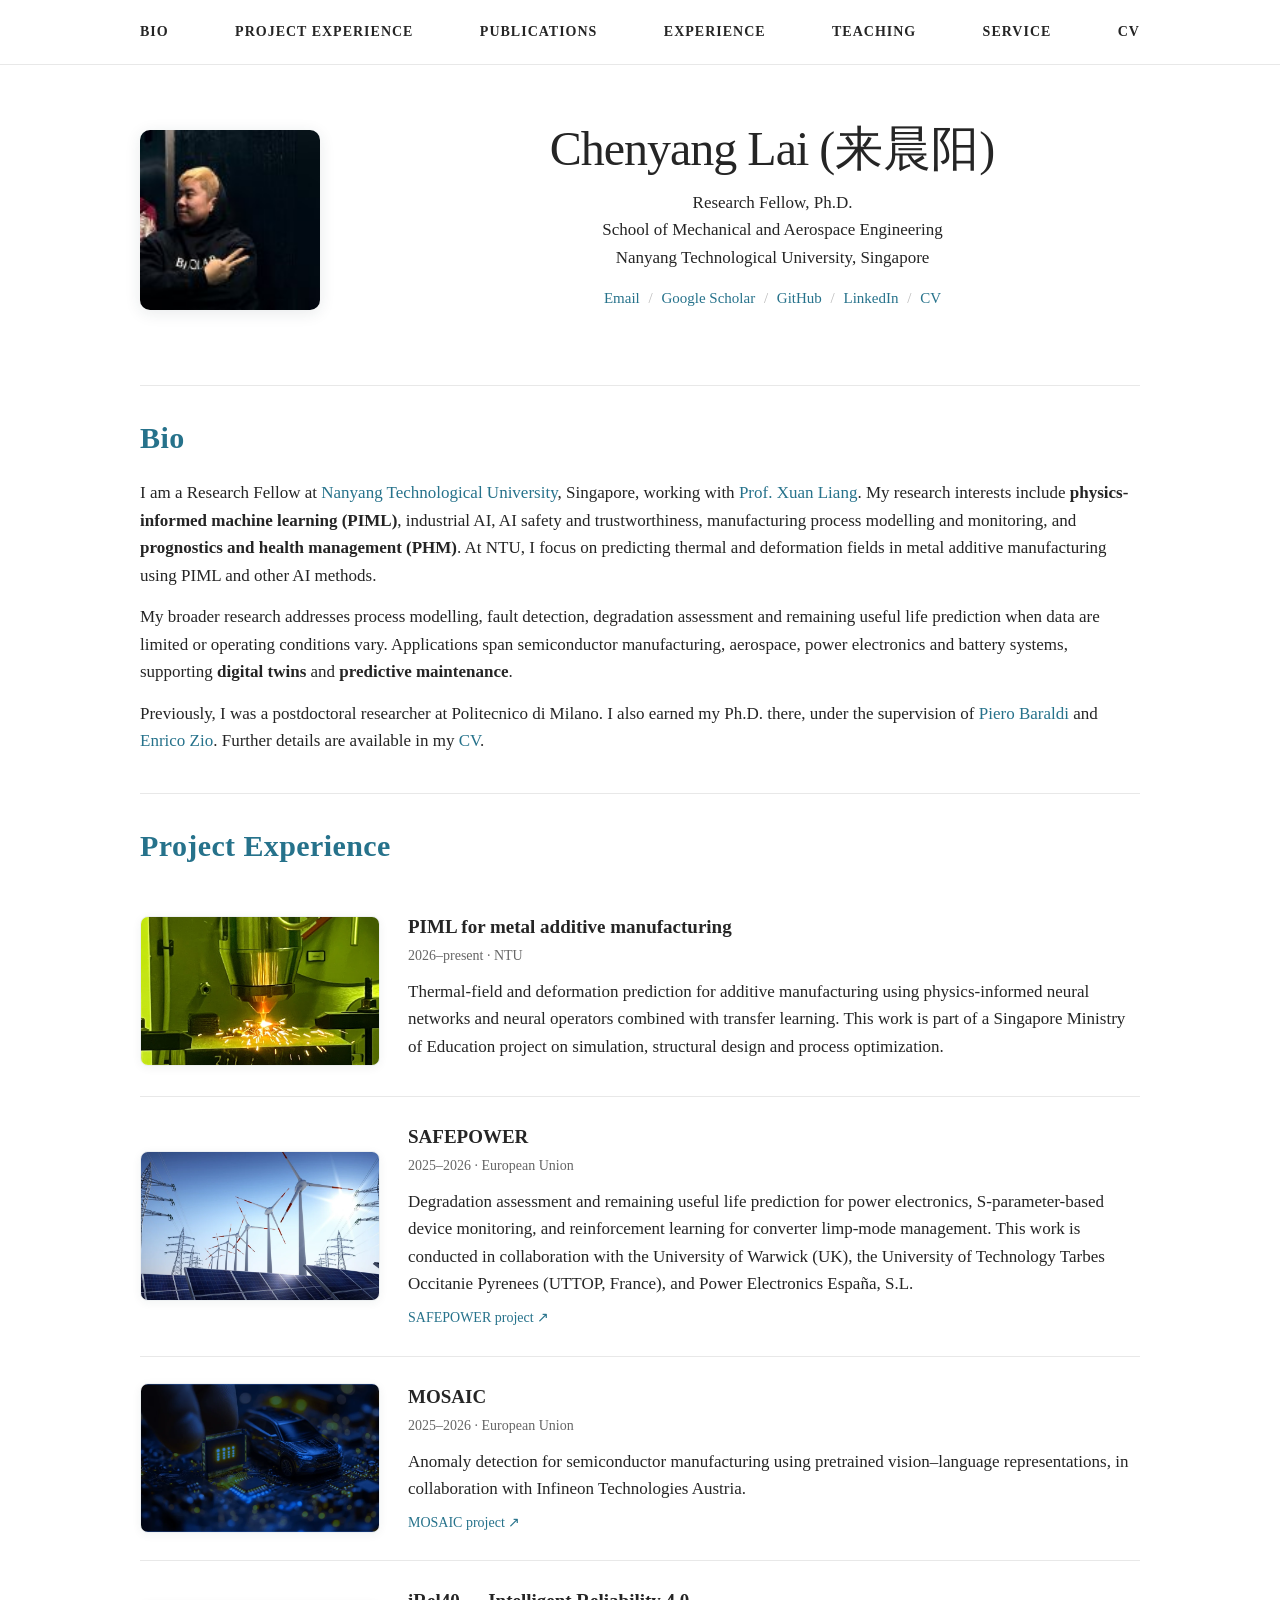
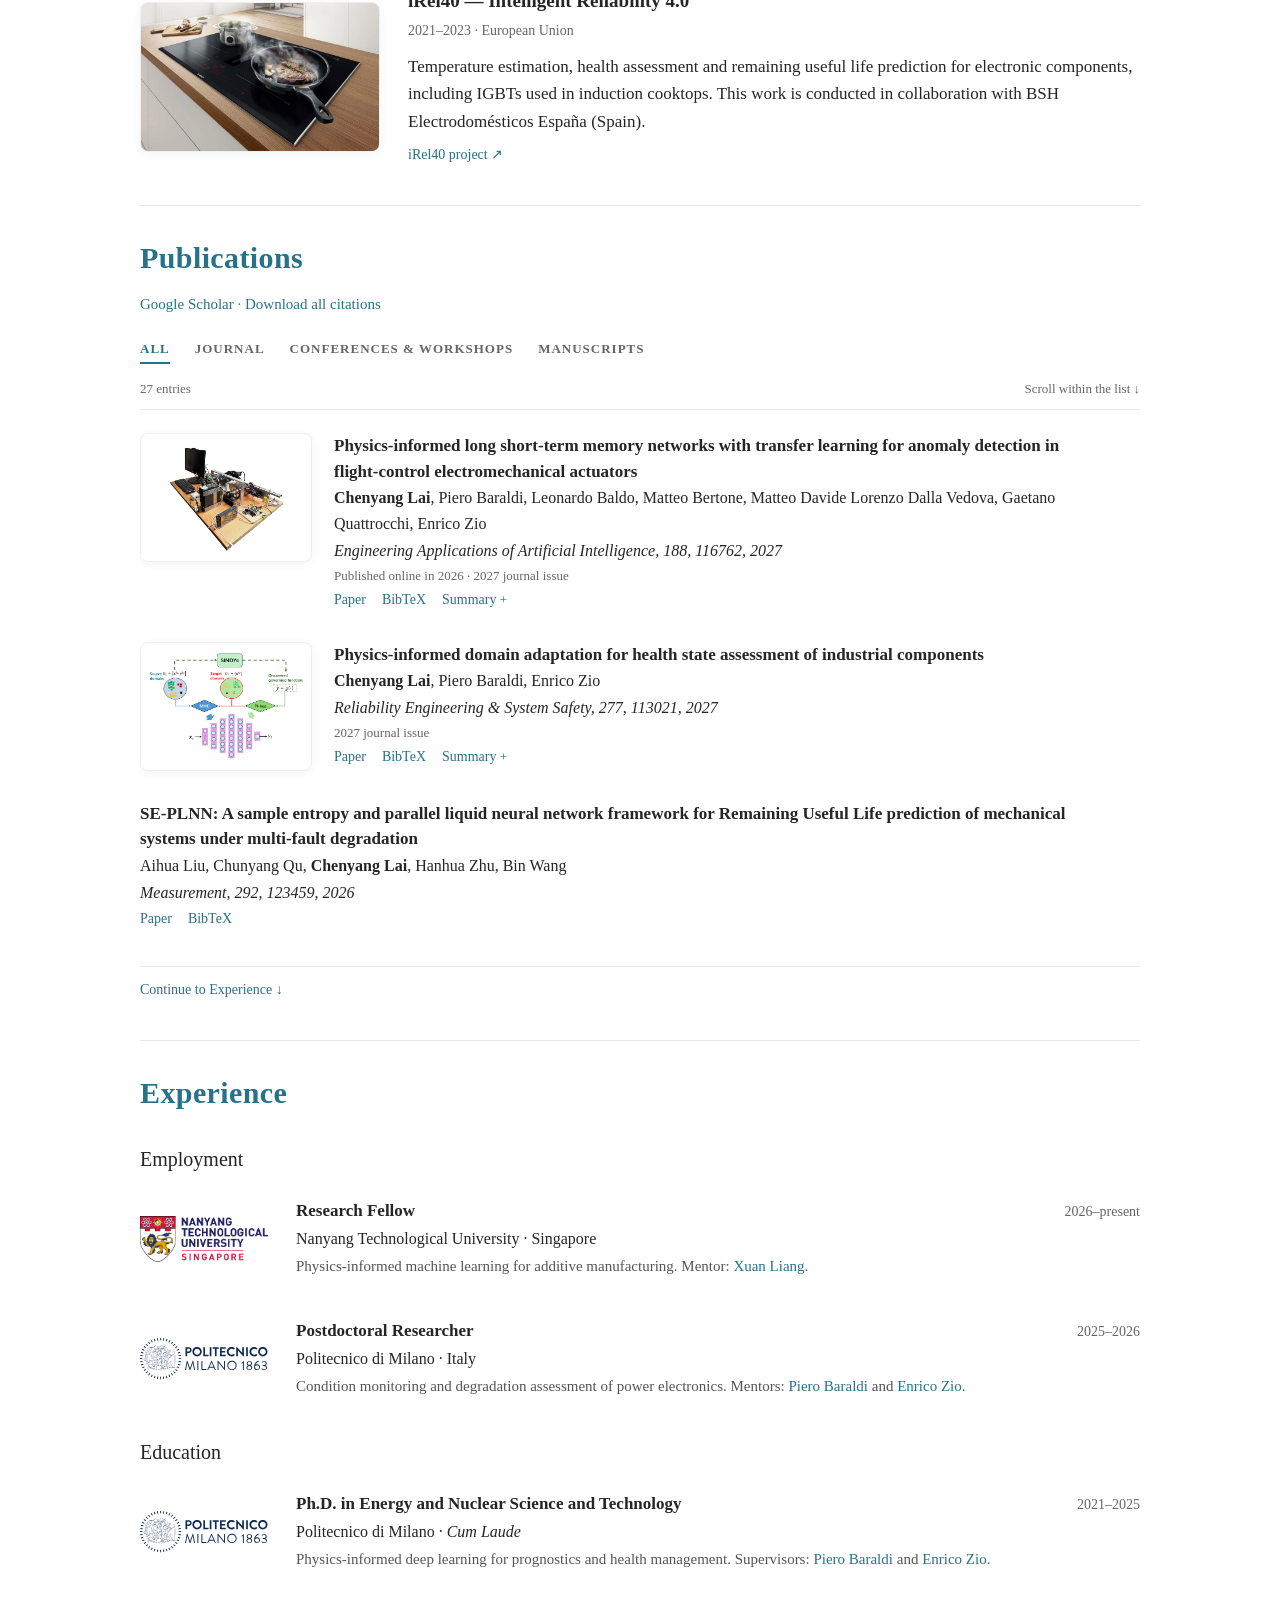
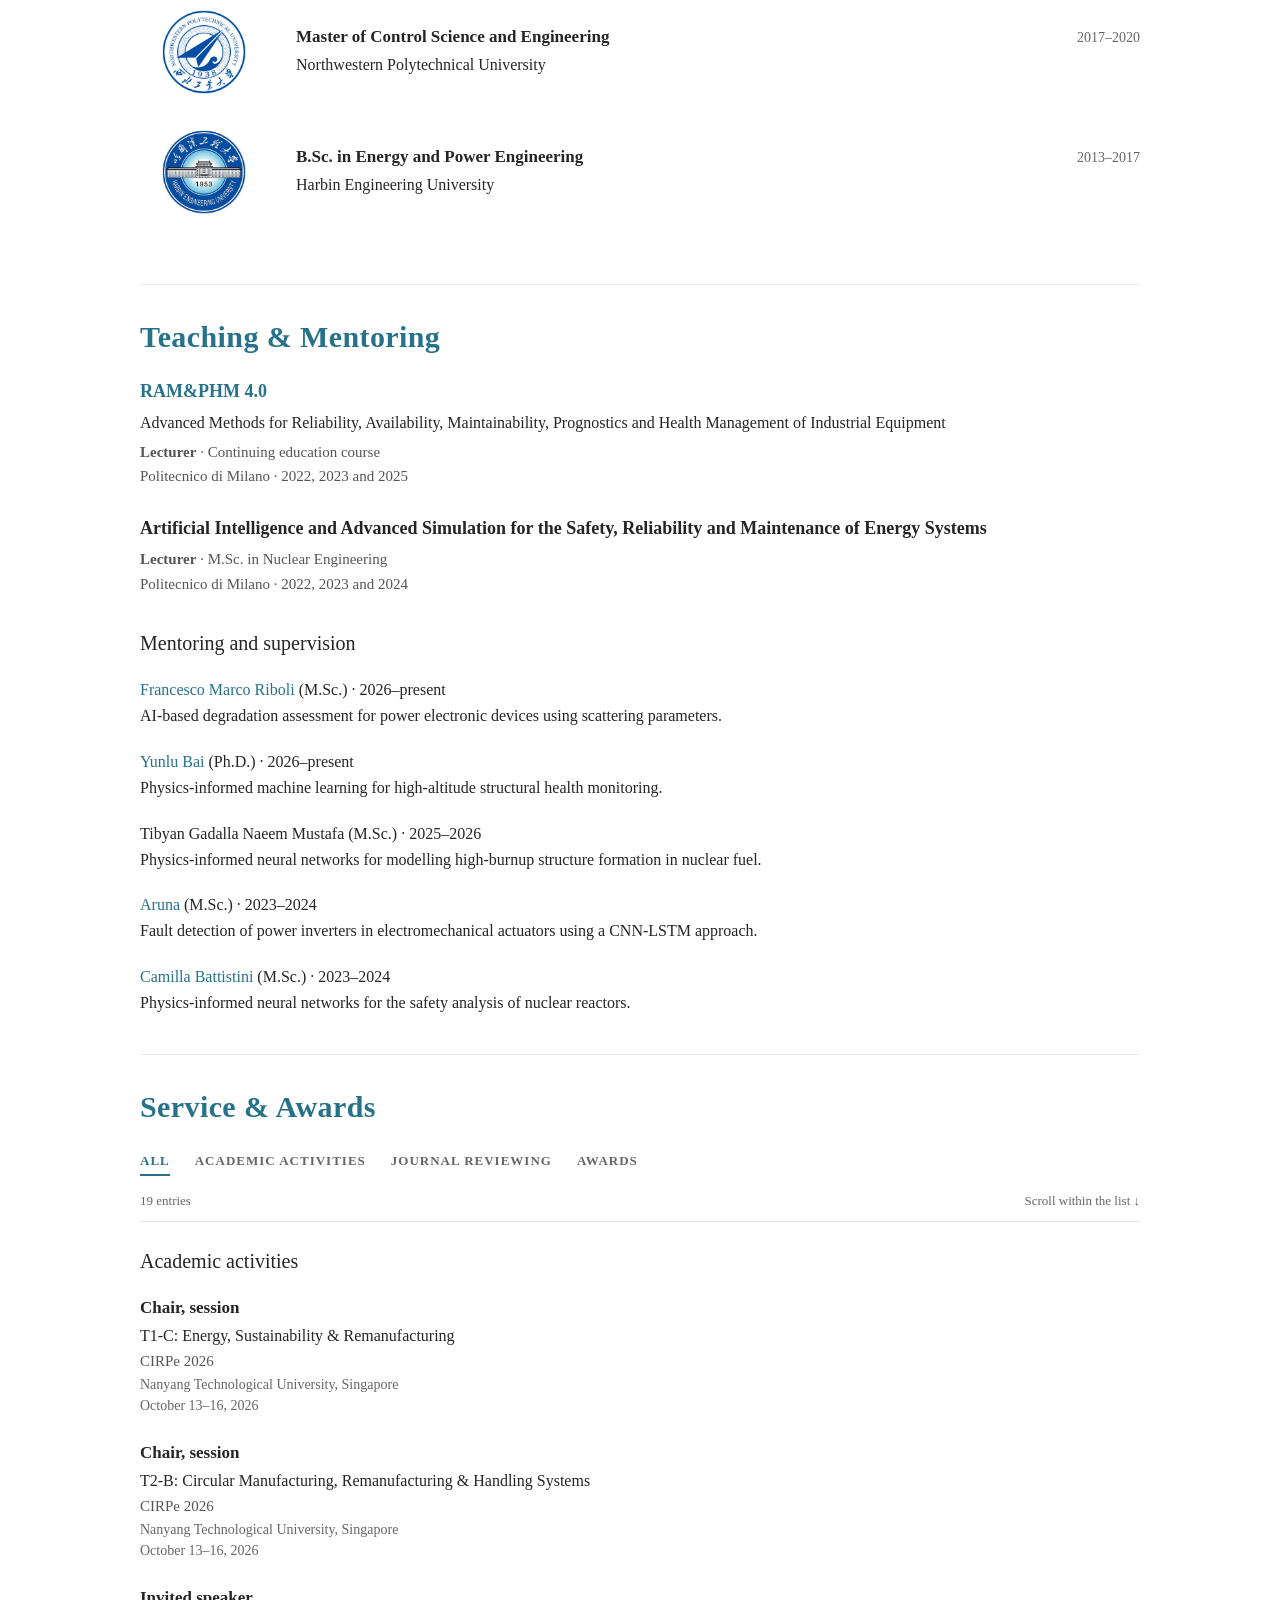
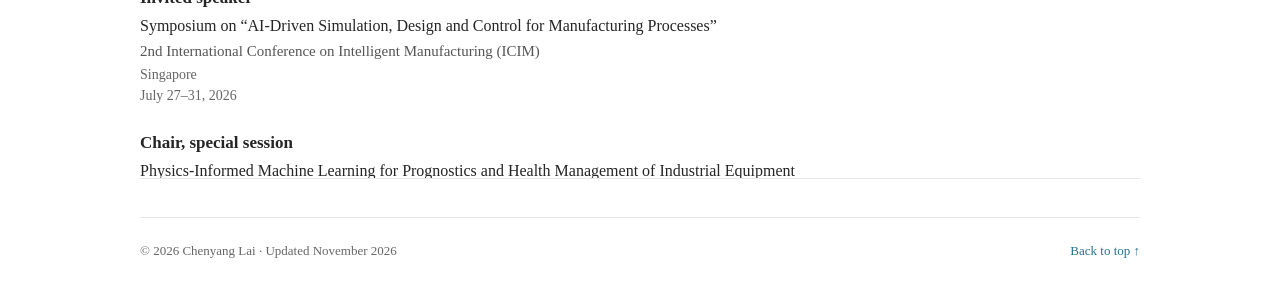
==== commit ed118594: "Show supplied experimental test bench photo beside TL-PILSTM paper" ====
--- a/index.html
+++ b/index.html
@@ -8,7 +8,7 @@
 <p>Previously, I was a postdoctoral researcher at Politecnico di Milano. I also earned my Ph.D. there, under the supervision of <a href="https://www.energia.polimi.it/en/people/baraldi-piero-2/">Piero Baraldi</a> and <a href="https://www.energia.polimi.it/en/people/zio-enrico-2/">Enrico Zio</a>. Further details are available in my <a href="assets/Chenyang_Lai_CV.pdf">CV</a>.</p></section><section id="projects" aria-labelledby="projects-heading"><h2 id="projects-heading">Project Experience</h2><article class="project project-with-image"><figure class="project-visual"><div class="image-frame"><img src="assets/research/additive.webp" alt="Laser additive manufacturing equipment at NTU SC3DP" width="320" height="200" loading="lazy"></div></figure><div class="project-copy"><div class="project-head"><h3>PIML for metal additive manufacturing</h3><span class="project-time">2026–present · NTU</span></div><p>Thermal-field and deformation prediction for additive manufacturing using physics-informed neural networks and neural operators combined with transfer learning. This work is part of a Singapore Ministry of Education project on simulation, structural design and process optimization.</p><div class="project-links"></div></div></article><article class="project project-with-image"><figure class="project-visual"><div class="image-frame"><img src="assets/research/safepower-energy.webp" alt="Wind turbines, solar panels and electricity transmission lines from the SAFEPOWER project homepage" width="320" height="200" loading="lazy"></div></figure><div class="project-copy"><div class="project-head"><h3>SAFEPOWER</h3><span class="project-time">2025–2026 · European Union</span></div><p>Degradation assessment and remaining useful life prediction for power electronics, S-parameter-based device monitoring, and reinforcement learning for converter limp-mode management. This work is conducted in collaboration with the University of Warwick (UK), the University of Technology Tarbes Occitanie Pyrenees (UTTOP, France), and Power Electronics España, S.L.</p><div class="project-links"><a href="https://www.safepowerproject.eu/">SAFEPOWER project ↗</a></div></div></article><article class="project project-with-image"><figure class="project-visual"><div class="image-frame"><img src="assets/research/mosaic.webp" alt="Electronic components and semiconductor technology from the MOSAIC project website" width="320" height="200" loading="lazy"></div></figure><div class="project-copy"><div class="project-head"><h3>MOSAIC</h3><span class="project-time">2025–2026 · European Union</span></div><p>Anomaly detection for semiconductor manufacturing using pretrained vision–language representations, in collaboration with Infineon Technologies Austria.</p><div class="project-links"><a href="https://chips-mosaic.eu/">MOSAIC project ↗</a></div></div></article><article class="project project-with-image"><figure class="project-visual"><div class="image-frame"><img src="assets/research/irel40.webp" alt="Bosch induction cooktop featured by the iRel40 project" width="320" height="200" loading="lazy"></div></figure><div class="project-copy"><div class="project-head"><h3>iRel40 — Intelligent Reliability 4.0</h3><span class="project-time">2021–2023 · European Union</span></div><p>Temperature estimation, health assessment and remaining useful life prediction for electronic components, including IGBTs used in induction cooktops. This work is conducted in collaboration with BSH Electrodomésticos España (Spain).</p><div class="project-links"><a href="https://www.irel40.eu/">iRel40 project ↗</a></div></div></article></section><section id="publications" aria-labelledby="publications-heading"><h2 id="publications-heading">Publications</h2><p class="section-intro"><a href="https://scholar.google.com/citations?user=Lm9uZqEAAAAJ">Google Scholar</a> · <a href="assets/publications.bib" download>Download all citations</a></p>
 <div class="filters" role="group" aria-label="Publication filter"><button type="button" data-filter="all" aria-pressed="true">All</button><button type="button" data-filter="journal" aria-pressed="false">Journal</button><button type="button" data-filter="conference" aria-pressed="false">Conferences &amp; Workshops</button><button type="button" data-filter="manuscript" aria-pressed="false">Manuscripts</button></div>
 <div class="publication-help"><span id="filter-status" role="status">27 entries</span><span id="scroll-hint">Scroll within the list ↓</span></div>
-<div id="publication-window" class="publication-window" tabindex="0" role="region" aria-label="Publications and presentations" aria-describedby="scroll-hint"><article class="publication " data-type="journal" data-id="ema-transfer"><div class="publication-copy">
+<div id="publication-window" class="publication-window" tabindex="0" role="region" aria-label="Publications and presentations" aria-describedby="scroll-hint"><article class="publication publication-with-image" data-type="journal" data-id="ema-transfer"><figure class="paper-visual"><div class="image-frame"><img src="assets/research/ema-transfer-testbench.png" alt="Experimental test bench for flight-control electromechanical actuator monitoring" width="320" height="200" loading="lazy"></div></figure><div class="publication-copy">
 <h3><a href="https://doi.org/10.1016/j.engappai.2026.116762">Physics-informed long short-term memory networks with transfer learning for anomaly detection in flight-control electromechanical actuators</a></h3><p class="authors"><strong>Chenyang Lai</strong>, Piero Baraldi, Leonardo Baldo, Matteo Bertone, Matteo Davide Lorenzo Dalla Vedova, Gaetano Quattrocchi, Enrico Zio</p><p class="venue"><em>Engineering Applications of Artificial Intelligence, 188, 116762, 2027</em></p><p class="pub-note">Published online in 2026 · 2027 journal issue</p>
 <div class="pub-links"><a href="https://doi.org/10.1016/j.engappai.2026.116762">Paper</a><a href="assets/ema-transfer.bib" download>BibTeX</a><details><summary>Summary</summary><p>Physics-informed LSTM networks reconstruct the motor position of flight-control electromechanical actuators. Pre-training on simulated data and fine-tuning on scarce field data support transfer to real operation; a sequential probability ratio test detects anomalies from reconstruction residuals.</p></details></div></div></article><article class="publication publication-with-image" data-type="journal" data-id="pida"><figure class="paper-visual"><div class="image-frame"><img src="assets/research/pida.webp" alt="Fig. 1 · physics-informed domain adaptation from the author’s original manuscript" width="320" height="200" loading="lazy"></div></figure><div class="publication-copy">
 <h3><a href="https://doi.org/10.1016/j.ress.2026.113021">Physics-informed domain adaptation for health state assessment of industrial components</a></h3><p class="authors"><strong>Chenyang Lai</strong>, Piero Baraldi, Enrico Zio</p><p class="venue"><em>Reliability Engineering &amp; System Safety, 277, 113021, 2027</em></p><p class="pub-note">2027 journal issue</p>
